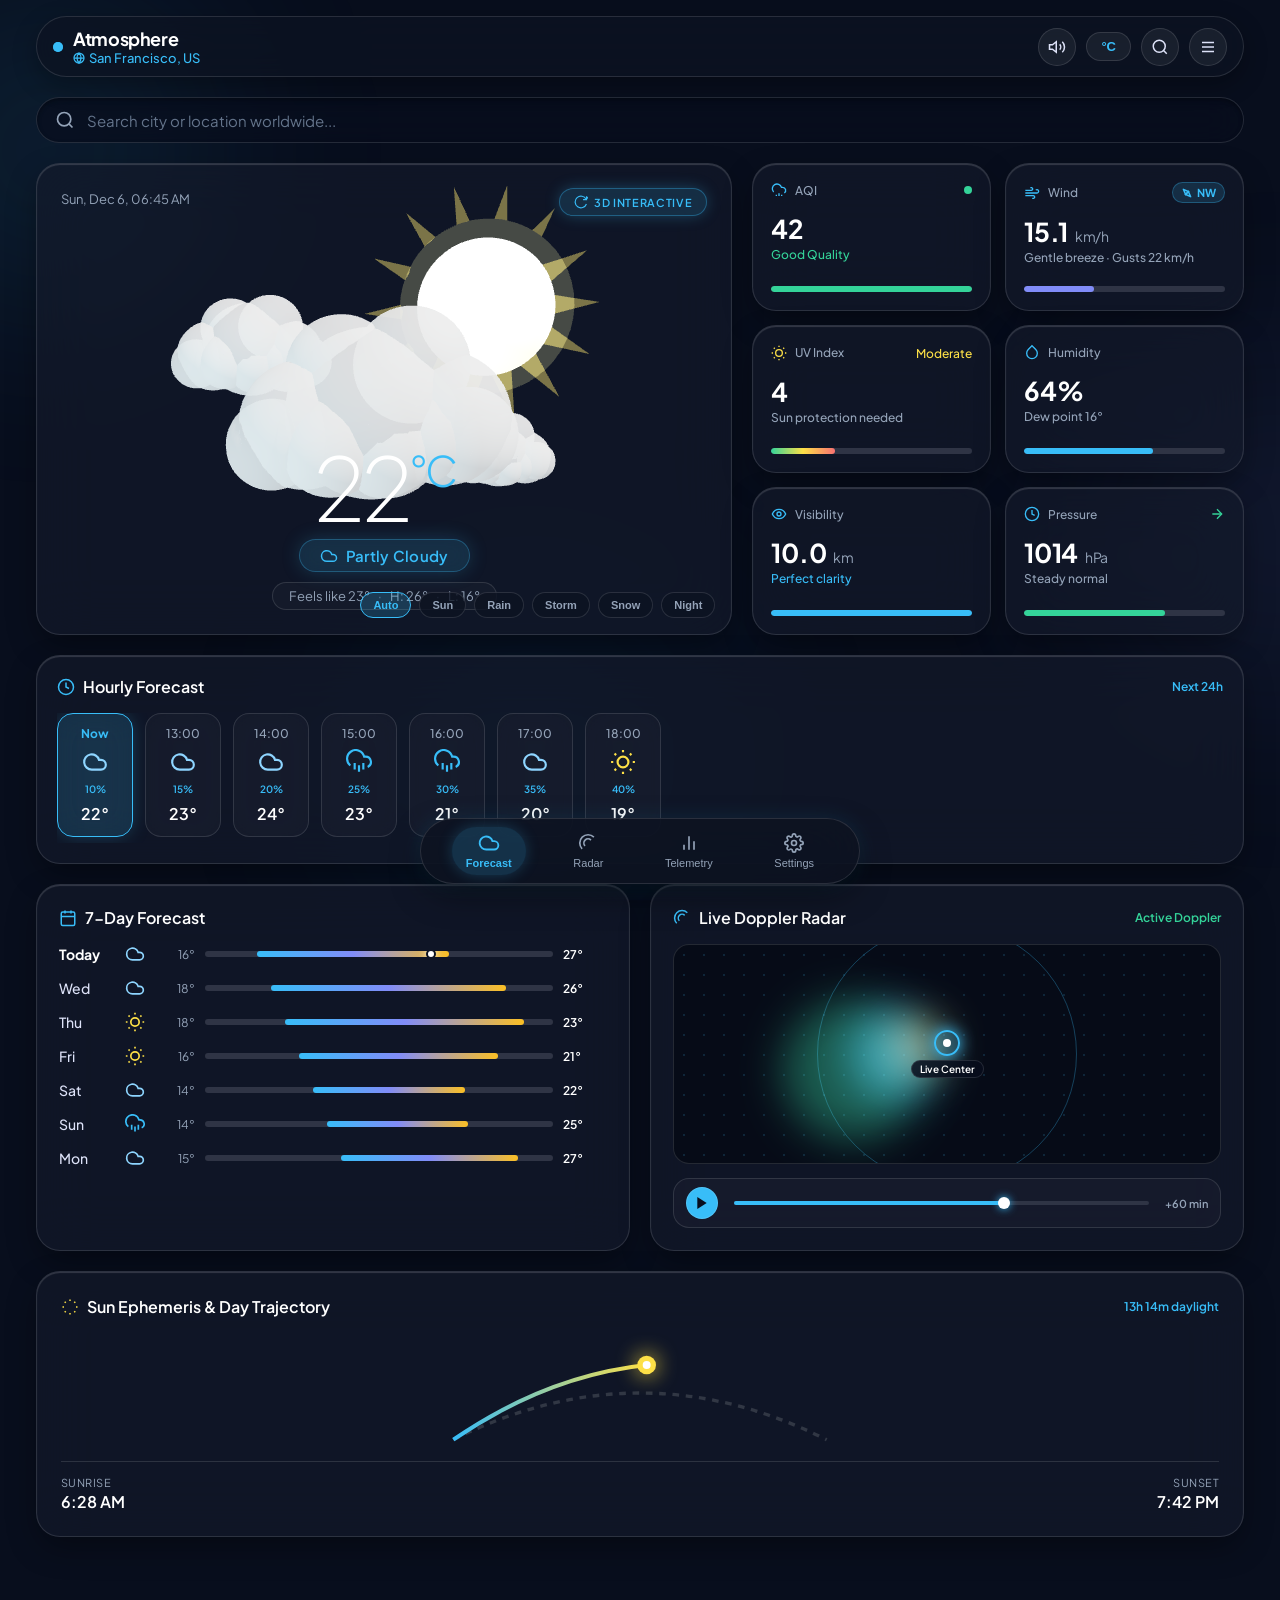
==== app/src/main/assets/weather3d/index.html @ 13c04c40 "feat(3d): Elevate UI into 3D Atmosphere weather application (v2.0.0) - Integrated Three.js WebGL 3D " ====
<!DOCTYPE html>
<html lang="en">
<head>
    <meta charset="UTF-8">
    <meta name="viewport" content="width=device-width, initial-scale=1.0, maximum-scale=1.0, user-scalable=no">
    <title>Atmosphere 3D - Premium Modern Weather Application</title>
    <!-- Google Fonts: Plus Jakarta Sans -->
    <link rel="preconnect" href="https://fonts.googleapis.com">
    <link rel="preconnect" href="https://fonts.gstatic.com" crossorigin>
    <link href="https://fonts.googleapis.com/css2?family=Plus+Jakarta+Sans:wght@200;300;400;500;600;700;800&display=swap" rel="stylesheet">
    <link rel="stylesheet" href="css/style.css">
</head>
<body>

    <!-- Atmospheric Radiant Background Spheres -->
    <div class="aurora-bg">
        <div class="aurora-sphere sphere-1"></div>
        <div class="aurora-sphere sphere-2"></div>
        <div class="aurora-sphere sphere-3"></div>
    </div>

    <!-- Main Application Shell -->
    <div class="app-container">

        <!-- Top Navigation Bar -->
        <header class="top-nav">
            <div class="nav-brand" id="locationBtn">
                <div class="live-dot">
                    <span class="pulse"></span>
                    <span></span>
                </div>
                <div>
                    <div class="brand-text">Atmosphere</div>
                    <div class="location-badge">
                        <svg width="12" height="12" viewBox="0 0 24 24" fill="none" stroke="currentColor" stroke-width="2.5"><circle cx="12" cy="12" r="10"/><path d="M12 2a14.5 14.5 0 0 0 0 20 14.5 14.5 0 0 0 0-20M2 12h20"/></svg>
                        <span id="tvCityName">San Francisco, US</span>
                    </div>
                </div>
            </div>

            <div class="nav-actions">
                <button class="icon-btn" id="soundToggleBtn" aria-label="Toggle Sound" title="Toggle Ambient Audio">
                    <svg width="18" height="18" viewBox="0 0 24 24" fill="none" stroke="currentColor" stroke-width="2"><path d="M11 5L6 9H2v6h4l5 4V5z"/><path d="M19.07 4.93a10 10 0 0 1 0 14.14M15.54 8.46a5 5 0 0 1 0 7.07"/></svg>
                </button>
                <button class="unit-toggle" id="unitToggleBtn" aria-label="Toggle Temperature Unit">°C</button>
                <button class="icon-btn" id="openSearchDrawerBtn" aria-label="Search Locations">
                    <svg width="18" height="18" viewBox="0 0 24 24" fill="none" stroke="currentColor" stroke-width="2"><circle cx="11" cy="11" r="8"/><path d="m21 21-4.3-4.3"/></svg>
                </button>
                <button class="icon-btn" id="openSettingsDrawerBtn" aria-label="Settings & Menu">
                    <svg width="18" height="18" viewBox="0 0 24 24" fill="none" stroke="currentColor" stroke-width="2"><line x1="4" y1="12" x2="20" y2="12"/><line x1="4" y1="6" x2="20" y2="6"/><line x1="4" y1="18" x2="20" y2="18"/></svg>
                </button>
            </div>
        </header>

        <!-- Recessed Search Input Field -->
        <div class="search-bar-wrap">
            <div class="search-bar">
                <svg width="20" height="20" viewBox="0 0 24 24" fill="none" stroke="currentColor" stroke-width="2"><circle cx="11" cy="11" r="8"/><path d="m21 21-4.3-4.3"/></svg>
                <input type="text" id="citySearchInput" placeholder="Search city or location worldwide..." autocomplete="off">
            </div>
        </div>

        <!-- Weather Advisory Banner -->
        <div class="alert-banner" id="alertBanner" style="display: none;">
            <div class="alert-content">
                <svg width="22" height="22" viewBox="0 0 24 24" fill="none" stroke="#f59e0b" stroke-width="2"><path d="m21.73 18-8-14a2 2 0 0 0-3.48 0l-8 14A2 2 0 0 0 4 21h16a2 2 0 0 0 1.73-3Z"/><line x1="12" y1="9" x2="12" y2="13"/><line x1="12" y1="17" x2="12.01" y2="17"/></svg>
                <div>
                    <div class="alert-title" id="alertTitle">High Wind Advisory</div>
                    <div class="alert-desc" id="alertDesc">In effect until 8:00 PM PST · Sustained gusts detected</div>
                </div>
            </div>
            <svg width="18" height="18" viewBox="0 0 24 24" fill="none" stroke="#fde047" stroke-width="2"><path d="m9 18 6-6-6-6"/></svg>
        </div>

        <!-- Bento Grid Dashboard -->
        <div class="dashboard-grid">

            <!-- 1. 3D Hero Weather Stage Card -->
            <div class="glass-panel hero-stage-card hero-weather-col">
                <!-- Three.js Canvas Container -->
                <div class="canvas-3d-wrapper" id="heroWeatherCanvas"></div>

                <!-- Overlay Typography -->
                <div class="hero-overlay-content">
                    <div class="hero-top-meta">
                        <div>
                            <div class="date-subtitle" id="tvCurrentDate">Tuesday, Nov 18 · 10:45 AM</div>
                        </div>
                        <div class="interactive-pill-badge" title="Drag with mouse or touch to rotate 3D scene">
                            <svg width="14" height="14" viewBox="0 0 24 24" fill="none" stroke="currentColor" stroke-width="2"><path d="M21.5 2v6h-6M21.34 15.57a10 10 0 1 1-.57-8.38l5.67-5.67"/></svg>
                            3D Interactive
                        </div>
                    </div>

                    <div class="hero-bottom-metrics">
                        <div class="temperature-display">
                            <span id="tvHeroTemperature">22</span>
                            <span class="temp-unit-symbol" id="tvTempUnitSymbol">°C</span>
                        </div>
                        <div class="weather-condition-pill">
                            <svg width="18" height="18" viewBox="0 0 24 24" fill="none" stroke="currentColor" stroke-width="2"><path d="M17.5 19H9a7 7 0 1 1 6.71-9h1.79a4.5 4.5 0 1 1 0 9Z"/></svg>
                            <span id="tvConditionText">Partly Cloudy</span>
                        </div>
                        <div class="high-low-capsule" id="tvHighLowSummary">
                            Feels like 23° <span class="dot">·</span> H: 26° <span class="dot">·</span> L: 16°
                        </div>
                    </div>
                </div>

                <!-- 3D Scene Controls Preset Switcher -->
                <div class="scene-controls-toolbar">
                    <button class="scene-btn active" data-condition="partly_cloudy" data-day="true">Auto</button>
                    <button class="scene-btn" data-condition="clear" data-day="true">Sun</button>
                    <button class="scene-btn" data-condition="rain" data-day="true">Rain</button>
                    <button class="scene-btn" data-condition="thunderstorm" data-day="true">Storm</button>
                    <button class="scene-btn" data-condition="snow" data-day="true">Snow</button>
                    <button class="scene-btn" data-condition="clear" data-day="false">Night</button>
                </div>
            </div>

            <!-- 2. Precision Weather Telemetry Grid -->
            <div class="telemetry-col" id="telemetrySection">
                <div class="telemetry-grid">
                    <!-- AQI Card -->
                    <div class="glass-panel telemetry-card">
                        <div class="telemetry-top">
                            <div class="telemetry-label">
                                <svg width="16" height="16" viewBox="0 0 24 24" fill="none" stroke="#38bdf8" stroke-width="2"><path d="M4 14.899A7 7 0 1 1 15.71 8h1.79a4.5 4.5 0 0 1 2.5 8.242M8 19v2M12 17v4M16 19v2"/></svg>
                                <span>AQI</span>
                            </div>
                            <div class="telemetry-indicator-dot" id="aqiDot" style="background-color: #34d399;"></div>
                        </div>
                        <div>
                            <div class="telemetry-val" id="tvAqiNumber">42</div>
                            <div class="telemetry-desc" id="tvAqiDescription" style="color: #34d399;">Good Quality</div>
                        </div>
                        <div class="progress-track">
                            <div class="progress-fill" id="aqiFill" style="width: 42%; background-color: #34d399;"></div>
                        </div>
                    </div>

                    <!-- Wind Card with 3D Compass -->
                    <div class="glass-panel telemetry-card">
                        <div class="telemetry-top">
                            <div class="telemetry-label">
                                <svg width="16" height="16" viewBox="0 0 24 24" fill="none" stroke="#38bdf8" stroke-width="2"><path d="M17.7 7.7a2.5 2.5 0 1 1 1.8 4.3H2M9.6 4.6A2 2 0 1 1 11 8H2M12.6 19.4A2 2 0 1 0 14 16H2"/></svg>
                                <span>Wind</span>
                            </div>
                            <div class="compass-badge">
                                <svg class="compass-arrow" id="windNeedleIcon" width="12" height="12" viewBox="0 0 24 24" fill="none" stroke="currentColor" stroke-width="3"><path d="m12 2 4 10H8l4-10Z"/><path d="m12 22 4-10H8l4 10Z"/></svg>
                                <span id="tvWindDirectionBadge">NW</span>
                            </div>
                        </div>
                        <div>
                            <div class="telemetry-val"><span id="tvWindSpeedVal">14</span> <small>km/h</small></div>
                            <div class="telemetry-desc" style="color: var(--text-variant);">Gentle breeze · Gusts 22 km/h</div>
                        </div>
                        <div class="progress-track">
                            <div class="progress-fill" style="width: 35%; background: var(--secondary-indigo);"></div>
                        </div>
                    </div>

                    <!-- UV Index Card -->
                    <div class="glass-panel telemetry-card">
                        <div class="telemetry-top">
                            <div class="telemetry-label">
                                <svg width="16" height="16" viewBox="0 0 24 24" fill="none" stroke="#fde047" stroke-width="2"><circle cx="12" cy="12" r="5"/><path d="M12 1v2M12 21v2M4.22 4.22l1.42 1.42M18.36 18.36l1.42 1.42M1 12h2M21 12h2M4.22 19.78l1.42-1.42M18.36 5.64l1.42-1.42"/></svg>
                                <span>UV Index</span>
                            </div>
                            <span class="telemetry-desc" id="tvUvDesc" style="color: #fde047;">Moderate</span>
                        </div>
                        <div>
                            <div class="telemetry-val" id="tvUvVal">3</div>
                            <div class="telemetry-desc" style="color: var(--text-variant);">Sun protection needed</div>
                        </div>
                        <div class="progress-track">
                            <div class="progress-fill" id="uvFill" style="width: 35%; background: linear-gradient(90deg, #34d399, #fde047, #f87171);"></div>
                        </div>
                    </div>

                    <!-- Humidity Card -->
                    <div class="glass-panel telemetry-card">
                        <div class="telemetry-top">
                            <div class="telemetry-label">
                                <svg width="16" height="16" viewBox="0 0 24 24" fill="none" stroke="#38bdf8" stroke-width="2"><path d="M12 2.69l5.66 5.66a8 8 0 1 1-11.31 0z"/></svg>
                                <span>Humidity</span>
                            </div>
                        </div>
                        <div>
                            <div class="telemetry-val" id="tvHumidityVal">64%</div>
                            <div class="telemetry-desc" style="color: var(--text-variant);">Dew point 16°</div>
                        </div>
                        <div class="progress-track">
                            <div class="progress-fill" id="humFill" style="width: 64%; background: var(--primary-cyan);"></div>
                        </div>
                    </div>

                    <!-- Visibility Card -->
                    <div class="glass-panel telemetry-card">
                        <div class="telemetry-top">
                            <div class="telemetry-label">
                                <svg width="16" height="16" viewBox="0 0 24 24" fill="none" stroke="#38bdf8" stroke-width="2"><path d="M2 12s3-7 10-7 10 7 10 7-3 7-10 7-10-7-10-7Z"/><circle cx="12" cy="12" r="3"/></svg>
                                <span>Visibility</span>
                            </div>
                        </div>
                        <div>
                            <div class="telemetry-val"><span id="tvVisibilityVal">10.0</span> <small>km</small></div>
                            <div class="telemetry-desc" style="color: var(--primary-cyan);">Perfect clarity</div>
                        </div>
                        <div class="progress-track">
                            <div class="progress-fill" style="width: 100%; background: var(--primary-cyan);"></div>
                        </div>
                    </div>

                    <!-- Pressure Card -->
                    <div class="glass-panel telemetry-card">
                        <div class="telemetry-top">
                            <div class="telemetry-label">
                                <svg width="16" height="16" viewBox="0 0 24 24" fill="none" stroke="#38bdf8" stroke-width="2"><circle cx="12" cy="12" r="10"/><path d="M12 6v6l4 2"/></svg>
                                <span>Pressure</span>
                            </div>
                            <svg width="16" height="16" viewBox="0 0 24 24" fill="none" stroke="#34d399" stroke-width="2"><line x1="5" y1="12" x2="19" y2="12"/><polyline points="12 5 19 12 12 19"/></svg>
                        </div>
                        <div>
                            <div class="telemetry-val"><span id="tvPressureVal">1014</span> <small>hPa</small></div>
                            <div class="telemetry-desc" style="color: var(--text-variant);">Steady normal</div>
                        </div>
                        <div class="progress-track">
                            <div class="progress-fill" style="width: 70%; background: var(--emerald-green);"></div>
                        </div>
                    </div>
                </div>
            </div>

            <!-- 3. Hourly Forecast Carousel Card -->
            <div class="glass-panel hourly-card forecast-hourly-col" id="hourlySection">
                <div class="section-header">
                    <div class="section-title">
                        <svg width="18" height="18" viewBox="0 0 24 24" fill="none" stroke="#38bdf8" stroke-width="2"><circle cx="12" cy="12" r="10"/><polyline points="12 6 12 12 16 14"/></svg>
                        <span>Hourly Forecast</span>
                    </div>
                    <span class="section-badge">Next 24h</span>
                </div>
                <div class="hourly-track" id="hourlyTrack">
                    <!-- Injected dynamically by app.js -->
                </div>
            </div>

            <!-- 4. 7-Day Forecast Bento Panel -->
            <div class="glass-panel weekly-forecast-card forecast-weekly-col">
                <div class="section-header">
                    <div class="section-title">
                        <svg width="18" height="18" viewBox="0 0 24 24" fill="none" stroke="#38bdf8" stroke-width="2"><rect x="3" y="4" width="18" height="18" rx="2" ry="2"/><line x1="16" y1="2" x2="16" y2="6"/><line x1="8" y1="2" x2="8" y2="6"/><line x1="3" y1="10" x2="21" y2="10"/></svg>
                        <span>7-Day Forecast</span>
                    </div>
                </div>
                <div class="daily-rows-wrap" id="dailyRowsContainer">
                    <!-- Injected dynamically by app.js with Apple weather gradient range bars -->
                </div>
            </div>

            <!-- 5. Doppler Radar Preview Card -->
            <div class="glass-panel radar-card radar-col" id="radarSection">
                <div class="section-header">
                    <div class="section-title">
                        <svg width="18" height="18" viewBox="0 0 24 24" fill="none" stroke="#38bdf8" stroke-width="2"><path d="M19.07 4.93A10 10 0 0 0 4.93 19.07M15.54 8.46a5 5 0 0 0-7.07 7.07M12 12v.01"/></svg>
                        <span>Live Doppler Radar</span>
                    </div>
                    <span class="section-badge" style="color: #34d399;">Active Doppler</span>
                </div>

                <div class="radar-viewport">
                    <div class="radar-grid"></div>
                    <div class="radar-sweep-beam"></div>
                    <div class="radar-rain-bloom bloom-green"></div>
                    <div class="radar-rain-bloom bloom-cyan"></div>
                    <div class="radar-rain-bloom bloom-yellow"></div>
                    <div class="radar-pin">
                        <div class="pin-ring"><div class="pin-core"></div></div>
                        <div class="pin-label">Live Center</div>
                    </div>
                </div>

                <div class="radar-controls-strip">
                    <button class="icon-btn" id="radarPlayBtn" style="width: 32px; height: 32px; background: var(--primary-cyan); color: #080e1d;">
                        <svg width="16" height="16" viewBox="0 0 24 24" fill="currentColor"><polygon points="5 3 19 12 5 21 5 3"/></svg>
                    </button>
                    <div class="radar-timeline-track">
                        <div class="radar-timeline-progress"></div>
                        <div class="radar-thumb"></div>
                    </div>
                    <span style="font-size: 11px; color: var(--text-variant); font-weight: 600;">+60 min</span>
                </div>
            </div>

            <!-- 6. Solar Ephemeris & Daylight Trajectory Arc Card -->
            <div class="glass-panel ephemeris-card ephemeris-col">
                <div class="section-header">
                    <div class="section-title">
                        <svg width="18" height="18" viewBox="0 0 24 24" fill="none" stroke="#fde047" stroke-width="2"><path d="M12 2v2M12 20v2M4.93 4.93l1.41 1.41M17.66 17.66l1.41 1.41M2 12h2M20 12h2M6.34 17.66l-1.41 1.41M19.07 4.93l-1.41 1.41"/></svg>
                        <span>Sun Ephemeris & Day Trajectory</span>
                    </div>
                    <span class="section-badge">13h 14m daylight</span>
                </div>

                <div class="ephemeris-arc-wrap">
                    <svg viewBox="0 0 320 90" fill="none">
                        <!-- Arched Orbit Track -->
                        <path d="M 20 80 Q 160 10 300 80" stroke="rgba(255, 255, 255, 0.14)" stroke-width="2.5" stroke-dasharray="5 5"/>
                        <!-- Active Day Progress Arc -->
                        <path d="M 20 80 Q 90 32 165 24" stroke="url(#sunArcGrad)" stroke-width="3"/>
                        <defs>
                            <linearGradient id="sunArcGrad" x1="0%" y1="0%" x2="100%" y2="0%">
                                <stop offset="0%" stop-color="#38bdf8"/>
                                <stop offset="100%" stop-color="#fde047"/>
                            </linearGradient>
                        </defs>
                        <!-- Glowing Sun Marker -->
                        <circle cx="165" cy="24" r="7" fill="#fde047" filter="drop-shadow(0 0 8px #fde047)"/>
                        <circle cx="165" cy="24" r="3" fill="#ffffff"/>
                    </svg>
                </div>

                <div class="ephemeris-footer">
                    <div class="sun-stat-col">
                        <span class="sun-stat-label">Sunrise</span>
                        <span class="sun-stat-time" id="tvSunriseTime">6:28 AM</span>
                    </div>
                    <div class="sun-stat-col" style="text-align: right;">
                        <span class="sun-stat-label">Sunset</span>
                        <span class="sun-stat-time" id="tvSunsetTime">7:42 PM</span>
                    </div>
                </div>
            </div>

        </div>

        <!-- Floating Bottom Navigation Dock -->
        <div class="bottom-dock-wrap">
            <nav class="bottom-dock">
                <button class="dock-btn active" data-tab="forecast">
                    <svg viewBox="0 0 24 24" fill="none" stroke="currentColor" stroke-width="2"><path d="M17.5 19H9a7 7 0 1 1 6.71-9h1.79a4.5 4.5 0 1 1 0 9Z"/></svg>
                    <span>Forecast</span>
                </button>
                <button class="dock-btn" data-tab="radar">
                    <svg viewBox="0 0 24 24" fill="none" stroke="currentColor" stroke-width="2"><path d="M19.07 4.93A10 10 0 0 0 4.93 19.07M15.54 8.46a5 5 0 0 0-7.07 7.07M12 12v.01"/></svg>
                    <span>Radar</span>
                </button>
                <button class="dock-btn" data-tab="telemetry">
                    <svg viewBox="0 0 24 24" fill="none" stroke="currentColor" stroke-width="2"><path d="M18 20V10M12 20V4M6 20v-6"/></svg>
                    <span>Telemetry</span>
                </button>
                <button class="dock-btn" data-tab="settings">
                    <svg viewBox="0 0 24 24" fill="none" stroke="currentColor" stroke-width="2"><circle cx="12" cy="12" r="3"/><path d="M19.4 15a1.65 1.65 0 0 0 .33 1.82l.06.06a2 2 0 0 1 0 2.83 2 2 0 0 1-2.83 0l-.06-.06a1.65 1.65 0 0 0-1.82-.33 1.65 1.65 0 0 0-1 1.51V21a2 2 0 0 1-2 2 2 2 0 0 1-2-2v-.09A1.65 1.65 0 0 0 9 19.4a1.65 1.65 0 0 0-1.82.33l-.06.06a2 2 0 0 1-2.83 0 2 2 0 0 1 0-2.83l.06-.06a1.65 1.65 0 0 0 .33-1.82 1.65 1.65 0 0 0-1.51-1H3a2 2 0 0 1-2-2 2 2 0 0 1 2-2h.09A1.65 1.65 0 0 0 4.6 9a1.65 1.65 0 0 0-.33-1.82l-.06-.06a2 2 0 0 1 0-2.83 2 2 0 0 1 2.83 0l.06.06a1.65 1.65 0 0 0 1.82.33H9a1.65 1.65 0 0 0 1-1.51V3a2 2 0 0 1 2-2 2 2 0 0 1 2 2v.09a1.65 1.65 0 0 0 1 1.51 1.65 1.65 0 0 0 1.82-.33l.06-.06a2 2 0 0 1 2.83 0 2 2 0 0 1 0 2.83l-.06.06a1.65 1.65 0 0 0-.33 1.82V9a1.65 1.65 0 0 0 1.51 1H21a2 2 0 0 1 2 2 2 2 0 0 1-2 2h-.09a1.65 1.65 0 0 0-1.51 1z"/></svg>
                    <span>Settings</span>
                </button>
            </nav>
        </div>

    </div>

    <!-- Drawer Backdrop -->
    <div class="drawer-backdrop" id="drawerBackdrop"></div>

    <!-- Locations & Saved Cities Side Drawer -->
    <aside class="side-drawer" id="locationsDrawer">
        <div class="drawer-header">
            <h2 class="drawer-title">Saved Locations</h2>
            <button class="icon-btn close-drawer-btn" aria-label="Close Drawer">
                <svg width="20" height="20" viewBox="0 0 24 24" fill="none" stroke="currentColor" stroke-width="2"><line x1="18" y1="6" x2="6" y2="18"/><line x1="6" y1="6" x2="18" y2="18"/></svg>
            </button>
        </div>

        <div class="saved-city-card" data-city="San Francisco">
            <div>
                <div class="saved-city-name">San Francisco</div>
                <div class="saved-city-country">United States · Current Location</div>
            </div>
            <div class="saved-city-temp">22°</div>
        </div>

        <div class="saved-city-card" data-city="Tokyo">
            <div>
                <div class="saved-city-name">Tokyo</div>
                <div class="saved-city-country">Japan · Night Rain</div>
            </div>
            <div class="saved-city-temp">18°</div>
        </div>

        <div class="saved-city-card" data-city="London">
            <div>
                <div class="saved-city-name">London</div>
                <div class="saved-city-country">United Kingdom · Overcast</div>
            </div>
            <div class="saved-city-temp">14°</div>
        </div>

        <div class="saved-city-card" data-city="New York">
            <div>
                <div class="saved-city-name">New York</div>
                <div class="saved-city-country">United States · Sunny & Clear</div>
            </div>
            <div class="saved-city-temp">27°</div>
        </div>

        <div class="saved-city-card" data-city="Reykjavik">
            <div>
                <div class="saved-city-name">Reykjavik</div>
                <div class="saved-city-country">Iceland · Light Snow</div>
            </div>
            <div class="saved-city-temp">1°</div>
        </div>
    </aside>

    <!-- Settings & System Diagnostics Side Drawer -->
    <aside class="side-drawer" id="settingsDrawer">
        <div class="drawer-header">
            <h2 class="drawer-title">Settings & Diagnostics</h2>
            <button class="icon-btn close-drawer-btn" aria-label="Close Drawer">
                <svg width="20" height="20" viewBox="0 0 24 24" fill="none" stroke="currentColor" stroke-width="2"><line x1="18" y1="6" x2="6" y2="18"/><line x1="6" y1="6" x2="18" y2="18"/></svg>
            </button>
        </div>

        <div class="system-info-row">
            <span class="system-info-label">Application</span>
            <span class="system-info-val">Atmosphere 3D v2.0</span>
        </div>
        <div class="system-info-row">
            <span class="system-info-label">Renderer</span>
            <span class="system-info-val">Three.js WebGL (Hardware Accelerated)</span>
        </div>
        <div class="system-info-row">
            <span class="system-info-label">Weather Provider</span>
            <span class="system-info-val">OpenWeatherMap API 2.5</span>
        </div>
        <div class="system-info-row">
            <span class="system-info-label">Design Framework</span>
            <span class="system-info-val">Google Stitch Raytraced Glass</span>
        </div>
        <div class="system-info-row">
            <span class="system-info-label">GPS Geolocation</span>
            <span class="system-info-val" style="color: #34d399;">Active (Fine Accuracy)</span>
        </div>
        <div class="system-info-row">
            <span class="system-info-label">Target Refresh Rate</span>
            <span class="system-info-val" style="color: var(--primary-cyan);">60 FPS</span>
        </div>
    </aside>

    <!-- Bundled Three.js Engine & App Scripts -->
    <script src="js/three.min.js"></script>
    <script src="js/weather3d.js"></script>
    <script src="js/app.js"></script>
</body>
</html>
---- app/src/main/assets/weather3d/css/style.css ----
/* ==========================================================================
   Atmosphere 3D - Futuristic Premium Weather Application Stylesheet
   Google Stitch Design System & Raytraced Glassmorphism
   ========================================================================== */

:root {
    --bg-dark: #080e1d;
    --surface: #0d1322;
    --surface-low: #151b2b;
    --surface-container: #191f2f;
    --surface-high: #242a3a;
    --surface-highest: #2f3445;
    
    --primary: #8ed5ff;
    --primary-cyan: #38bdf8;
    --primary-glow: rgba(56, 189, 248, 0.35);
    
    --secondary-indigo: #818cf8;
    --secondary-purple: #bdc2ff;
    --tertiary-amber: #fde047;
    --alert-amber: #f59e0b;
    --emerald-green: #34d399;
    
    --text-white: #ffffff;
    --text-on-surface: #dde2f8;
    --text-variant: #94a3b8;
    --text-muted: #64748b;
    
    --border-glass: rgba(255, 255, 255, 0.12);
    --border-glass-light: rgba(255, 255, 255, 0.22);
    --border-focus: rgba(56, 189, 248, 0.55);
    
    --radius-sm: 10px;
    --radius-md: 16px;
    --radius-lg: 24px;
    --radius-pill: 9999px;
    
    --font-family: 'Plus Jakarta Sans', -apple-system, BlinkMacSystemFont, 'Segoe UI', Roboto, sans-serif;
}

* {
    margin: 0;
    padding: 0;
    box-sizing: border-box;
    -webkit-tap-highlight-color: transparent;
}

body {
    font-family: var(--font-family);
    background-color: var(--bg-dark);
    color: var(--text-on-surface);
    min-height: 100vh;
    overflow-x: hidden;
    position: relative;
    user-select: none;
    -webkit-font-smoothing: antialiased;
}

/* ==========================================================================
   Atmospheric Aurora Mesh & Radiance Spheres
   ========================================================================== */
.aurora-bg {
    position: fixed;
    top: 0;
    left: 0;
    width: 100vw;
    height: 100vh;
    pointer-events: none;
    z-index: 0;
    overflow: hidden;
    transition: background 1.5s ease;
}

.aurora-sphere {
    position: absolute;
    border-radius: 50%;
    filter: blur(100px);
    opacity: 0.35;
    animation: aurora-float 18s infinite alternate ease-in-out;
}

.sphere-1 {
    top: -10%;
    left: -15%;
    width: 480px;
    height: 480px;
    background: radial-gradient(circle, rgba(56, 189, 248, 0.45) 0%, transparent 70%);
}

.sphere-2 {
    top: 30%;
    right: -20%;
    width: 520px;
    height: 520px;
    background: radial-gradient(circle, rgba(129, 140, 248, 0.35) 0%, transparent 70%);
    animation-delay: -5s;
}

.sphere-3 {
    bottom: -15%;
    left: 20%;
    width: 550px;
    height: 550px;
    background: radial-gradient(circle, rgba(2, 132, 199, 0.3) 0%, transparent 70%);
    animation-delay: -10s;
}

@keyframes aurora-float {
    0% { transform: translate(0, 0) scale(1); }
    50% { transform: translate(40px, 60px) scale(1.12); }
    100% { transform: translate(-30px, 30px) scale(0.95); }
}

/* ==========================================================================
   Glassmorphism & Specular 3D Slabs
   ========================================================================== */
.glass-panel {
    background: rgba(21, 27, 43, 0.65);
    backdrop-filter: blur(28px);
    -webkit-backdrop-filter: blur(28px);
    border: 1px solid var(--border-glass);
    border-radius: var(--radius-lg);
    box-shadow: 
        inset 0 1px 1px 0 rgba(255, 255, 255, 0.16),
        0 12px 32px -4px rgba(0, 0, 0, 0.4);
    transition: transform 0.3s cubic-bezier(0.16, 1, 0.3, 1), box-shadow 0.3s ease, border-color 0.3s ease;
    position: relative;
    overflow: hidden;
}

.glass-panel:hover {
    border-color: rgba(56, 189, 248, 0.35);
    box-shadow: 
        inset 0 1px 1px 0 rgba(255, 255, 255, 0.22),
        0 16px 40px -6px rgba(56, 189, 248, 0.16),
        0 12px 32px -4px rgba(0, 0, 0, 0.5);
}

.glass-pill {
    background: rgba(25, 31, 47, 0.7);
    backdrop-filter: blur(16px);
    -webkit-backdrop-filter: blur(16px);
    border: 1px solid var(--border-glass);
    border-radius: var(--radius-pill);
    box-shadow: inset 0 1px 1px 0 rgba(255, 255, 255, 0.12);
}

/* ==========================================================================
   App Layout Shell
   ========================================================================== */
.app-container {
    position: relative;
    z-index: 1;
    width: 100%;
    max-width: 1240px;
    margin: 0 auto;
    padding: 16px 16px 100px 16px;
    min-height: 100vh;
}

/* Header & Top Bar */
.top-nav {
    display: flex;
    align-items: center;
    justify-content: space-between;
    padding: 10px 16px;
    border-radius: var(--radius-pill);
    background: rgba(13, 19, 34, 0.75);
    backdrop-filter: blur(24px);
    -webkit-backdrop-filter: blur(24px);
    border: 1px solid var(--border-glass);
    margin-bottom: 20px;
    position: sticky;
    top: 12px;
    z-index: 100;
    box-shadow: 0 8px 24px rgba(0, 0, 0, 0.3);
}

.nav-brand {
    display: flex;
    align-items: center;
    gap: 10px;
    cursor: pointer;
}

.live-dot {
    position: relative;
    width: 10px;
    height: 10px;
}

.live-dot span {
    position: absolute;
    width: 100%;
    height: 100%;
    border-radius: 50%;
    background-color: var(--primary-cyan);
}

.live-dot .pulse {
    animation: ping 1.8s cubic-bezier(0, 0, 0.2, 1) infinite;
    opacity: 0.75;
}

@keyframes ping {
    75%, 100% {
        transform: scale(2.2);
        opacity: 0;
    }
}

.brand-text {
    font-size: 18px;
    font-weight: 700;
    letter-spacing: -0.02em;
    color: var(--text-white);
}

.location-badge {
    font-size: 13px;
    color: var(--primary-cyan);
    font-weight: 500;
    display: flex;
    align-items: center;
    gap: 4px;
}

.nav-actions {
    display: flex;
    align-items: center;
    gap: 10px;
}

.icon-btn {
    width: 38px;
    height: 38px;
    border-radius: 50%;
    background: rgba(255, 255, 255, 0.06);
    border: 1px solid var(--border-glass);
    color: var(--text-on-surface);
    display: flex;
    align-items: center;
    justify-content: center;
    cursor: pointer;
    transition: all 0.2s ease;
}

.icon-btn:hover {
    background: rgba(56, 189, 248, 0.2);
    color: var(--primary-cyan);
    border-color: var(--primary-cyan);
    transform: scale(1.05);
}

.unit-toggle {
    padding: 6px 14px;
    border-radius: var(--radius-pill);
    background: rgba(255, 255, 255, 0.06);
    border: 1px solid var(--border-glass);
    color: var(--primary-cyan);
    font-size: 13px;
    font-weight: 600;
    cursor: pointer;
    transition: all 0.2s ease;
}

.unit-toggle:hover {
    background: rgba(56, 189, 248, 0.18);
}

/* ==========================================================================
   Search Input Bar
   ========================================================================== */
.search-bar-wrap {
    margin-bottom: 20px;
}

.search-bar {
    display: flex;
    align-items: center;
    padding: 12px 18px;
    border-radius: var(--radius-pill);
    background: rgba(8, 14, 29, 0.7);
    backdrop-filter: blur(20px);
    -webkit-backdrop-filter: blur(20px);
    border: 1px solid var(--border-glass);
    transition: all 0.25s ease;
    box-shadow: inset 0 2px 4px rgba(0, 0, 0, 0.3);
}

.search-bar:focus-within {
    border-color: var(--primary-cyan);
    box-shadow: 0 0 16px -2px var(--primary-glow), inset 0 2px 4px rgba(0, 0, 0, 0.2);
}

.search-bar svg {
    color: var(--text-variant);
    margin-right: 12px;
    flex-shrink: 0;
}

.search-bar input {
    flex: 1;
    background: transparent;
    border: none;
    outline: none;
    font-size: 15px;
    font-family: inherit;
    color: var(--text-white);
}

.search-bar input::placeholder {
    color: var(--text-muted);
}

/* Weather Advisory Alert Banner */
.alert-banner {
    display: flex;
    align-items: center;
    justify-content: space-between;
    padding: 14px 18px;
    background: rgba(245, 158, 11, 0.12);
    border: 1px solid rgba(245, 158, 11, 0.3);
    border-radius: var(--radius-md);
    margin-bottom: 24px;
    backdrop-filter: blur(16px);
    box-shadow: 0 0 20px -4px rgba(245, 158, 11, 0.2);
    animation: alert-pulse 3s infinite alternate ease-in-out;
}

@keyframes alert-pulse {
    0% { border-color: rgba(245, 158, 11, 0.3); }
    100% { border-color: rgba(245, 158, 11, 0.55); box-shadow: 0 0 24px -2px rgba(245, 158, 11, 0.35); }
}

.alert-content {
    display: flex;
    align-items: center;
    gap: 12px;
}

.alert-title {
    font-size: 14px;
    font-weight: 600;
    color: var(--tertiary-amber);
}

.alert-desc {
    font-size: 12px;
    color: rgba(253, 224, 71, 0.8);
    margin-top: 2px;
}

/* ==========================================================================
   Dashboard Bento Grid Layout (Responsive Multi-Screen)
   ========================================================================== */
.dashboard-grid {
    display: grid;
    grid-template-columns: 1fr;
    gap: 20px;
}

@media (min-width: 768px) {
    .dashboard-grid {
        grid-template-columns: repeat(12, 1fr);
    }
    
    .hero-weather-col {
        grid-column: span 12;
    }
    
    .forecast-hourly-col {
        grid-column: span 12;
    }
    
    .forecast-weekly-col {
        grid-column: span 6;
    }
    
    .telemetry-col {
        grid-column: span 6;
    }
    
    .ephemeris-col {
        grid-column: span 12;
    }
    
    .radar-col {
        grid-column: span 12;
    }
}

@media (min-width: 1080px) {
    .dashboard-grid {
        grid-template-columns: repeat(12, 1fr);
    }
    
    .hero-weather-col {
        grid-column: span 7;
    }
    
    .telemetry-col {
        grid-column: span 5;
    }
    
    .forecast-hourly-col {
        grid-column: span 12;
    }
    
    .forecast-weekly-col {
        grid-column: span 6;
    }
    
    .radar-col {
        grid-column: span 6;
    }
    
    .ephemeris-col {
        grid-column: span 12;
    }
}

/* ==========================================================================
   3D Hero Weather Stage Card
   ========================================================================== */
.hero-stage-card {
    padding: 24px;
    min-height: 440px;
    display: flex;
    flex-direction: column;
    justify-content: space-between;
    position: relative;
    overflow: hidden;
}

.canvas-3d-wrapper {
    position: absolute;
    top: 0;
    left: 0;
    width: 100%;
    height: 100%;
    z-index: 1;
    cursor: grab;
}

.canvas-3d-wrapper:active {
    cursor: grabbing;
}

.hero-overlay-content {
    position: relative;
    z-index: 10;
    pointer-events: none;
    display: flex;
    flex-direction: column;
    height: 100%;
    justify-content: space-between;
}

.hero-top-meta {
    display: flex;
    align-items: flex-start;
    justify-content: space-between;
}

.city-headline {
    font-size: 32px;
    font-weight: 700;
    letter-spacing: -0.02em;
    color: var(--text-white);
}

.date-subtitle {
    font-size: 13px;
    color: var(--text-variant);
    margin-top: 3px;
}

.interactive-pill-badge {
    pointer-events: auto;
    font-size: 11px;
    font-weight: 600;
    text-transform: uppercase;
    letter-spacing: 0.06em;
    padding: 6px 14px;
    border-radius: var(--radius-pill);
    background: rgba(56, 189, 248, 0.15);
    border: 1px solid rgba(56, 189, 248, 0.35);
    color: var(--primary-cyan);
    box-shadow: 0 0 16px -2px var(--primary-glow);
    display: inline-flex;
    align-items: center;
    gap: 6px;
    cursor: pointer;
    transition: all 0.2s ease;
}

.interactive-pill-badge:hover {
    background: rgba(56, 189, 248, 0.25);
    transform: translateY(-1px);
}

.hero-bottom-metrics {
    display: flex;
    flex-direction: column;
    align-items: center;
    text-align: center;
    margin-top: 140px;
}

.temperature-display {
    font-size: 88px;
    font-weight: 200;
    line-height: 1;
    letter-spacing: -0.04em;
    color: var(--text-white);
    display: flex;
    align-items: flex-start;
}

.temp-unit-symbol {
    font-size: 42px;
    font-weight: 300;
    color: var(--primary-cyan);
    margin-top: 6px;
}

.weather-condition-pill {
    margin-top: 8px;
    padding: 6px 20px;
    border-radius: var(--radius-pill);
    background: rgba(56, 189, 248, 0.14);
    border: 1px solid rgba(56, 189, 248, 0.3);
    backdrop-filter: blur(12px);
    color: var(--primary-cyan);
    font-size: 15px;
    font-weight: 600;
    letter-spacing: 0.02em;
    display: inline-flex;
    align-items: center;
    gap: 8px;
    box-shadow: 0 0 20px -2px rgba(56, 189, 248, 0.25);
}

.high-low-capsule {
    margin-top: 10px;
    padding: 5px 16px;
    border-radius: var(--radius-pill);
    background: rgba(25, 31, 47, 0.65);
    border: 1px solid var(--border-glass);
    font-size: 13px;
    color: var(--text-variant);
    display: inline-flex;
    gap: 8px;
}

.high-low-capsule span.dot {
    color: var(--text-muted);
}

/* 3D Scene Controls Toolbar */
.scene-controls-toolbar {
    pointer-events: auto;
    position: absolute;
    bottom: 16px;
    right: 16px;
    z-index: 20;
    display: flex;
    gap: 8px;
}

.scene-btn {
    padding: 6px 12px;
    border-radius: var(--radius-pill);
    background: rgba(13, 19, 34, 0.8);
    border: 1px solid var(--border-glass);
    color: var(--text-variant);
    font-size: 11px;
    font-weight: 600;
    cursor: pointer;
    transition: all 0.2s ease;
    display: flex;
    align-items: center;
    gap: 4px;
}

.scene-btn:hover, .scene-btn.active {
    background: rgba(56, 189, 248, 0.2);
    border-color: var(--primary-cyan);
    color: var(--primary-cyan);
}

/* ==========================================================================
   Hourly Forecast Horizon Carousel
   ========================================================================== */
.hourly-card {
    padding: 20px;
}

.section-header {
    display: flex;
    align-items: center;
    justify-content: space-between;
    margin-bottom: 16px;
}

.section-title {
    font-size: 16px;
    font-weight: 600;
    color: var(--text-white);
    display: flex;
    align-items: center;
    gap: 8px;
}

.section-badge {
    font-size: 12px;
    color: var(--primary-cyan);
    font-weight: 600;
}

.hourly-track {
    display: flex;
    gap: 12px;
    overflow-x: auto;
    padding-bottom: 6px;
    scrollbar-width: none;
}

.hourly-track::-webkit-scrollbar {
    display: none;
}

.hourly-item {
    flex: 0 0 76px;
    height: 124px;
    padding: 12px 8px;
    border-radius: var(--radius-md);
    background: rgba(25, 31, 47, 0.6);
    border: 1px solid var(--border-glass);
    backdrop-filter: blur(16px);
    display: flex;
    flex-direction: column;
    align-items: center;
    justify-content: space-between;
    transition: all 0.25s cubic-bezier(0.16, 1, 0.3, 1);
    cursor: pointer;
}

.hourly-item:hover {
    transform: translateY(-4px);
    border-color: rgba(56, 189, 248, 0.4);
    box-shadow: 0 8px 20px -4px rgba(56, 189, 248, 0.25);
}

.hourly-item.active {
    background: rgba(56, 189, 248, 0.16);
    border-color: var(--primary-cyan);
    box-shadow: 0 0 20px -4px var(--primary-glow);
}

.hourly-time {
    font-size: 12px;
    font-weight: 500;
    color: var(--text-variant);
}

.hourly-item.active .hourly-time {
    color: var(--primary-cyan);
    font-weight: 700;
}

.hourly-icon {
    width: 28px;
    height: 28px;
}

.hourly-temp {
    font-size: 16px;
    font-weight: 600;
    color: var(--text-white);
}

.hourly-rain {
    font-size: 10px;
    color: var(--primary-cyan);
    font-weight: 600;
}

/* ==========================================================================
   7-Day Forecast Bento Panel
   ========================================================================== */
.weekly-forecast-card {
    padding: 22px;
}

.daily-rows-wrap {
    display: flex;
    flex-direction: column;
    gap: 14px;
    margin-top: 14px;
}

.daily-row {
    display: flex;
    align-items: center;
    justify-content: space-between;
    font-size: 14px;
}

.daily-day {
    width: 60px;
    font-weight: 500;
    color: var(--text-on-surface);
}

.daily-row.today .daily-day {
    color: var(--text-white);
    font-weight: 700;
}

.daily-icon-wrap {
    width: 32px;
    display: flex;
    justify-content: center;
}

.temp-range-bar-wrap {
    flex: 1;
    margin: 0 16px;
    display: flex;
    align-items: center;
    gap: 10px;
}

.temp-min {
    font-size: 12px;
    color: var(--text-variant);
    width: 28px;
    text-align: right;
}

.temp-max {
    font-size: 12px;
    color: var(--text-white);
    width: 28px;
    font-weight: 600;
}

.temp-bar-track {
    flex: 1;
    height: 6px;
    border-radius: var(--radius-pill);
    background: var(--surface-highest);
    position: relative;
    overflow: hidden;
}

.temp-bar-fill {
    position: absolute;
    height: 100%;
    border-radius: var(--radius-pill);
    background: linear-gradient(90deg, #38bdf8 0%, #818cf8 50%, #fbbf24 100%);
}

.current-temp-pin {
    position: absolute;
    top: 50%;
    transform: translate(-50%, -50%);
    width: 10px;
    height: 10px;
    border-radius: 50%;
    background: #ffffff;
    box-shadow: 0 0 8px #ffffff;
    border: 2px solid var(--surface);
}

/* ==========================================================================
   Precision Telemetry 2-Column Bento Grid
   ========================================================================== */
.telemetry-grid {
    display: grid;
    grid-template-columns: repeat(2, 1fr);
    gap: 14px;
}

.telemetry-card {
    padding: 18px;
    min-height: 148px;
    display: flex;
    flex-direction: column;
    justify-content: space-between;
}

.telemetry-top {
    display: flex;
    align-items: center;
    justify-content: space-between;
}

.telemetry-label {
    display: flex;
    align-items: center;
    gap: 8px;
    font-size: 12px;
    font-weight: 500;
    color: var(--text-variant);
}

.telemetry-indicator-dot {
    width: 8px;
    height: 8px;
    border-radius: 50%;
}

.telemetry-val {
    font-size: 26px;
    font-weight: 700;
    color: var(--text-white);
    letter-spacing: -0.01em;
}

.telemetry-val small {
    font-size: 14px;
    font-weight: 400;
    color: var(--text-variant);
    margin-left: 2px;
}

.telemetry-desc {
    font-size: 12px;
    margin-top: 2px;
    font-weight: 500;
}

.progress-track {
    width: 100%;
    height: 6px;
    border-radius: var(--radius-pill);
    background: var(--surface-highest);
    overflow: hidden;
    margin-top: 10px;
}

.progress-fill {
    height: 100%;
    border-radius: var(--radius-pill);
    transition: width 0.6s ease;
}

/* Compass Needle Icon Animation */
.compass-badge {
    display: inline-flex;
    align-items: center;
    gap: 4px;
    padding: 3px 8px;
    border-radius: var(--radius-pill);
    background: rgba(56, 189, 248, 0.15);
    border: 1px solid rgba(56, 189, 248, 0.3);
    color: var(--primary-cyan);
    font-size: 11px;
    font-weight: 700;
}

.compass-arrow {
    transition: transform 0.8s cubic-bezier(0.16, 1, 0.3, 1);
}

/* ==========================================================================
   Solar Ephemeris Card (Sunrise / Sunset Trajectory Arc)
   ========================================================================== */
.ephemeris-card {
    padding: 24px;
}

.ephemeris-arc-wrap {
    position: relative;
    width: 100%;
    height: 120px;
    margin: 16px 0 8px 0;
}

.ephemeris-arc-wrap svg {
    width: 100%;
    height: 100%;
    overflow: visible;
}

.ephemeris-footer {
    display: flex;
    justify-content: space-between;
    align-items: center;
    padding-top: 14px;
    border-top: 1px solid var(--border-glass);
}

.sun-stat-col {
    display: flex;
    flex-direction: column;
}

.sun-stat-label {
    font-size: 11px;
    color: var(--text-variant);
    text-transform: uppercase;
    letter-spacing: 0.04em;
}

.sun-stat-time {
    font-size: 16px;
    font-weight: 600;
    color: var(--text-white);
    margin-top: 2px;
}

/* ==========================================================================
   Doppler Precipitation Radar Preview Card
   ========================================================================== */
.radar-card {
    padding: 22px;
}

.radar-viewport {
    position: relative;
    height: 220px;
    border-radius: var(--radius-md);
    background: #060b17;
    overflow: hidden;
    margin-top: 14px;
    border: 1px solid var(--border-glass);
    display: flex;
    align-items: center;
    justify-content: center;
}

.radar-grid {
    position: absolute;
    inset: 0;
    opacity: 0.15;
    background-image: radial-gradient(var(--primary-cyan) 1px, transparent 1px);
    background-size: 20px 20px;
}

.radar-sweep-beam {
    position: absolute;
    width: 260px;
    height: 260px;
    border-radius: 50%;
    border: 1px solid rgba(56, 189, 248, 0.3);
    animation: radar-sweep 6s linear infinite;
}

@keyframes radar-sweep {
    from { transform: rotate(0deg); }
    to { transform: rotate(360deg); }
}

.radar-rain-bloom {
    position: absolute;
    border-radius: 50%;
    filter: blur(20px);
    mix-blend-mode: screen;
}

.bloom-green {
    width: 140px;
    height: 140px;
    top: 25%;
    left: 20%;
    background: rgba(52, 211, 153, 0.4);
    animation: pulse-bloom 3s infinite alternate;
}

.bloom-cyan {
    width: 90px;
    height: 90px;
    top: 30%;
    left: 32%;
    background: rgba(56, 189, 248, 0.55);
}

.bloom-yellow {
    width: 50px;
    height: 50px;
    top: 35%;
    left: 40%;
    background: rgba(251, 191, 36, 0.6);
}

@keyframes pulse-bloom {
    0% { transform: scale(0.95); opacity: 0.8; }
    100% { transform: scale(1.08); opacity: 1; }
}

.radar-pin {
    position: absolute;
    z-index: 5;
    display: flex;
    flex-direction: column;
    align-items: center;
}

.pin-ring {
    width: 26px;
    height: 26px;
    border-radius: 50%;
    background: rgba(56, 189, 248, 0.25);
    border: 2px solid var(--primary-cyan);
    box-shadow: 0 0 16px var(--primary-cyan);
    display: flex;
    align-items: center;
    justify-content: center;
}

.pin-core {
    width: 8px;
    height: 8px;
    border-radius: 50%;
    background: #ffffff;
}

.pin-label {
    margin-top: 4px;
    padding: 2px 8px;
    border-radius: var(--radius-sm);
    background: rgba(8, 14, 29, 0.85);
    border: 1px solid var(--border-glass);
    font-size: 10px;
    font-weight: 600;
    color: var(--text-white);
}

.radar-controls-strip {
    display: flex;
    align-items: center;
    justify-content: space-between;
    margin-top: 14px;
    padding: 8px 12px;
    border-radius: var(--radius-md);
    background: rgba(25, 31, 47, 0.6);
    border: 1px solid var(--border-glass);
}

.radar-timeline-track {
    flex: 1;
    margin: 0 16px;
    height: 4px;
    border-radius: var(--radius-pill);
    background: var(--surface-highest);
    position: relative;
    cursor: pointer;
}

.radar-timeline-progress {
    width: 65%;
    height: 100%;
    background: var(--primary-cyan);
    border-radius: var(--radius-pill);
}

.radar-thumb {
    position: absolute;
    top: 50%;
    left: 65%;
    transform: translate(-50%, -50%);
    width: 12px;
    height: 12px;
    border-radius: 50%;
    background: #ffffff;
    box-shadow: 0 0 8px var(--primary-cyan);
}

/* ==========================================================================
   Floating Bottom Navigation Pill Dock
   ========================================================================== */
.bottom-dock-wrap {
    position: fixed;
    bottom: 16px;
    left: 50%;
    transform: translateX(-50%);
    z-index: 100;
    width: 90%;
    max-width: 440px;
    pointer-events: none;
}

.bottom-dock {
    pointer-events: auto;
    display: flex;
    align-items: center;
    justify-content: space-around;
    padding: 8px 14px;
    border-radius: var(--radius-pill);
    background: rgba(13, 19, 34, 0.85);
    backdrop-filter: blur(28px);
    -webkit-backdrop-filter: blur(28px);
    border: 1px solid var(--border-glass);
    box-shadow: 0 12px 32px -4px rgba(0, 0, 0, 0.5), 0 0 24px -2px rgba(56, 189, 248, 0.15);
}

.dock-btn {
    display: flex;
    flex-direction: column;
    align-items: center;
    gap: 4px;
    background: transparent;
    border: none;
    color: var(--text-variant);
    font-size: 11px;
    font-weight: 500;
    cursor: pointer;
    padding: 6px 14px;
    border-radius: var(--radius-pill);
    transition: all 0.2s ease;
}

.dock-btn svg {
    width: 20px;
    height: 20px;
    transition: transform 0.2s ease;
}

.dock-btn:hover {
    color: var(--primary-cyan);
}

.dock-btn.active {
    background: rgba(56, 189, 248, 0.18);
    color: var(--primary-cyan);
    font-weight: 700;
    box-shadow: 0 0 16px -2px rgba(56, 189, 248, 0.3);
}

.dock-btn.active svg {
    transform: scale(1.12);
}

/* ==========================================================================
   Modals & Drawers (Locations Search & System Status)
   ========================================================================== */
.drawer-backdrop {
    position: fixed;
    inset: 0;
    background: rgba(4, 7, 15, 0.7);
    backdrop-filter: blur(12px);
    -webkit-backdrop-filter: blur(12px);
    z-index: 200;
    opacity: 0;
    pointer-events: none;
    transition: opacity 0.3s ease;
}

.drawer-backdrop.open {
    opacity: 1;
    pointer-events: auto;
}

.side-drawer {
    position: fixed;
    top: 0;
    right: 0;
    width: 100%;
    max-width: 420px;
    height: 100vh;
    background: rgba(13, 19, 34, 0.95);
    backdrop-filter: blur(32px);
    -webkit-backdrop-filter: blur(32px);
    border-left: 1px solid var(--border-glass);
    z-index: 210;
    transform: translateX(100%);
    transition: transform 0.35s cubic-bezier(0.16, 1, 0.3, 1);
    display: flex;
    flex-direction: column;
    padding: 24px;
    overflow-y: auto;
}

.side-drawer.open {
    transform: translateX(0);
}

.drawer-header {
    display: flex;
    align-items: center;
    justify-content: space-between;
    padding-bottom: 18px;
    border-bottom: 1px solid var(--border-glass);
    margin-bottom: 20px;
}

.drawer-title {
    font-size: 20px;
    font-weight: 700;
    color: var(--text-white);
}

.saved-city-card {
    padding: 16px 18px;
    border-radius: var(--radius-md);
    background: rgba(25, 31, 47, 0.65);
    border: 1px solid var(--border-glass);
    margin-bottom: 12px;
    display: flex;
    align-items: center;
    justify-content: space-between;
    cursor: pointer;
    transition: all 0.2s ease;
}

.saved-city-card:hover {
    background: rgba(56, 189, 248, 0.12);
    border-color: rgba(56, 189, 248, 0.4);
    transform: scale(1.01);
}

.saved-city-name {
    font-size: 16px;
    font-weight: 700;
    color: var(--text-white);
}

.saved-city-country {
    font-size: 12px;
    color: var(--text-variant);
    margin-top: 2px;
}

.saved-city-temp {
    font-size: 26px;
    font-weight: 300;
    color: var(--text-white);
}

/* System Diagnostics Info Rows */
.system-info-row {
    display: flex;
    justify-content: space-between;
    align-items: center;
    padding: 12px 0;
    border-bottom: 1px solid rgba(255, 255, 255, 0.06);
    font-size: 13px;
}

.system-info-label {
    color: var(--text-variant);
}

.system-info-val {
    color: var(--text-white);
    font-weight: 600;
}
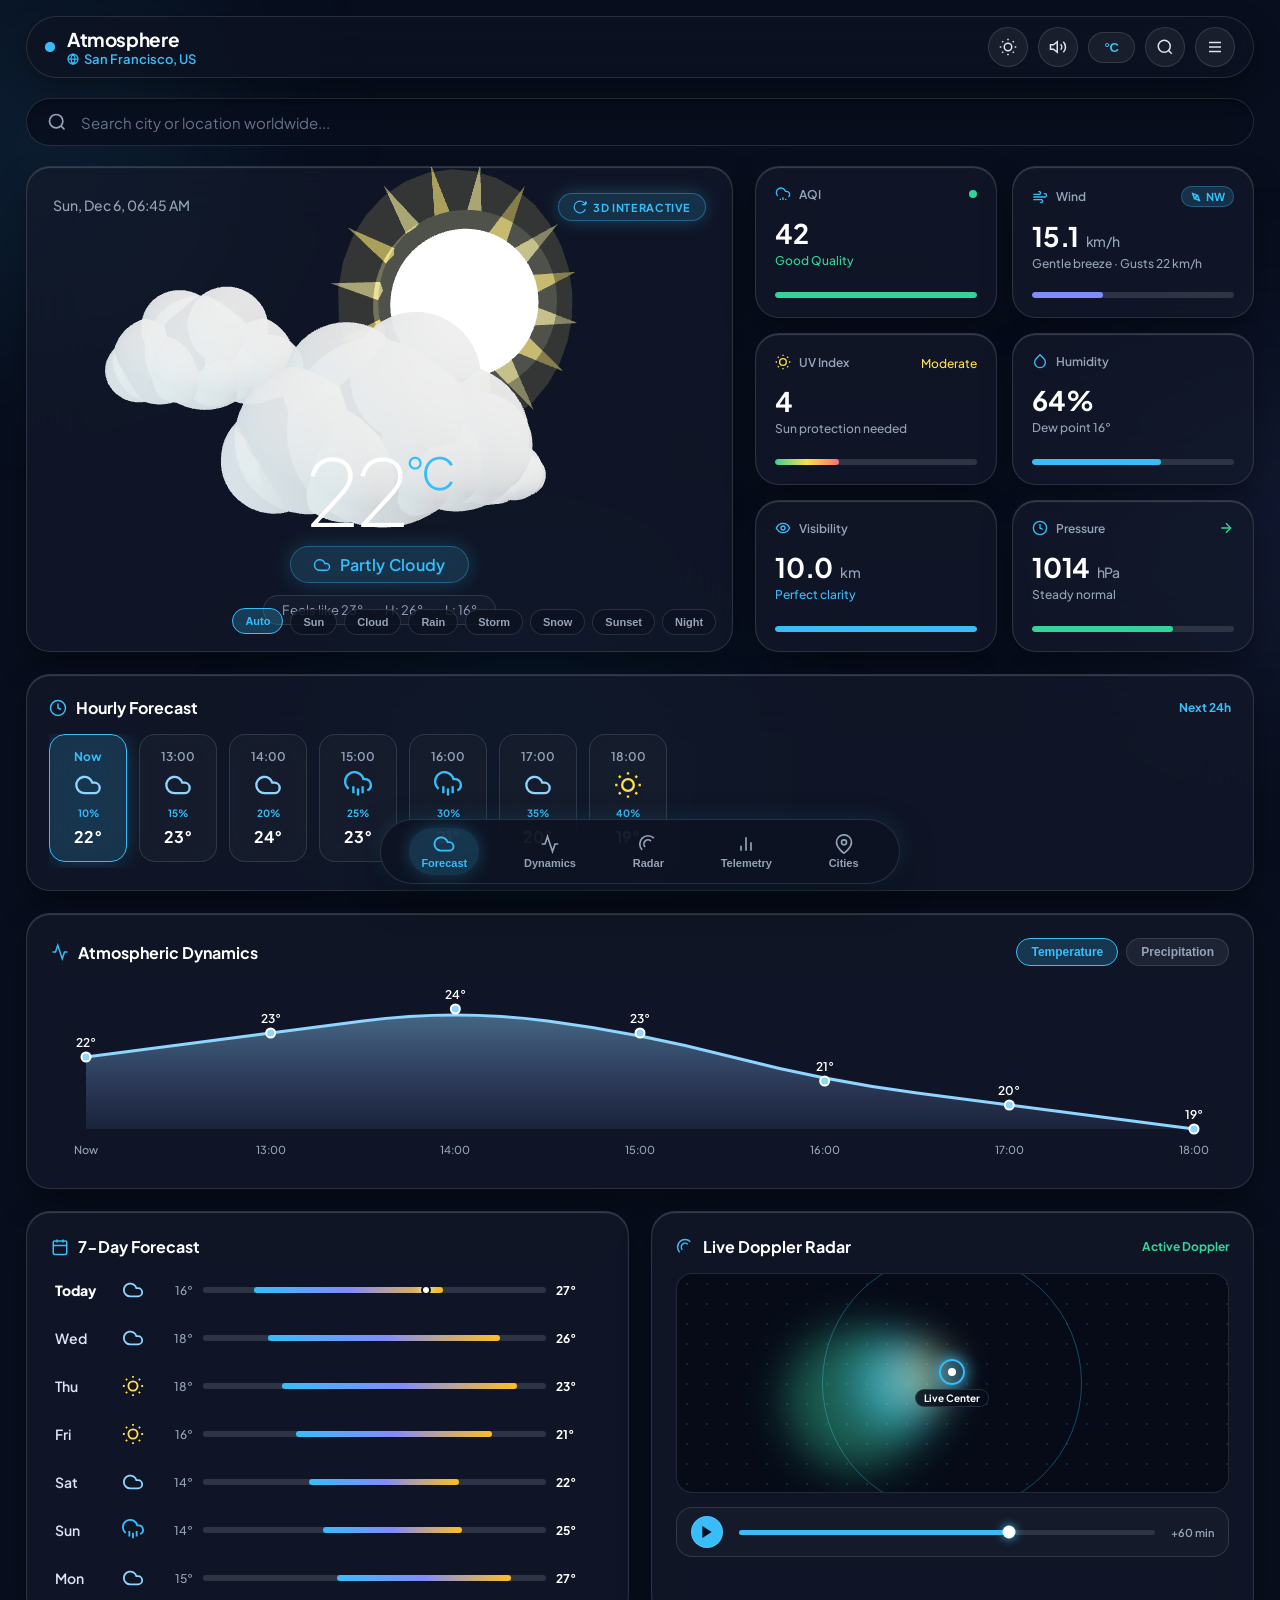
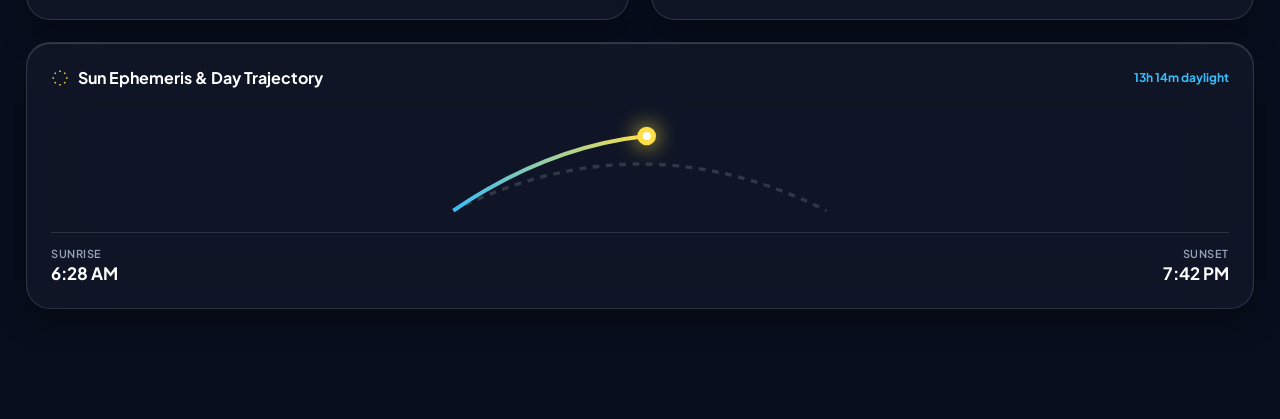
==== commit 8304c4df: "feat: Ultra-realistic 3D weather environments, interactive Bezier charts, light/dark mode, and dynam" ====
--- a/app/src/main/assets/weather3d/index.html
+++ b/app/src/main/assets/weather3d/index.html
@@ -39,6 +39,9 @@
             </div>
 
             <div class="nav-actions">
+                <button class="icon-btn" id="themeToggleBtn" aria-label="Toggle Theme" title="Toggle Light/Dark Theme">
+                    <svg width="18" height="18" viewBox="0 0 24 24" fill="none" stroke="currentColor" stroke-width="2"><circle cx="12" cy="12" r="5"/><path d="M12 1v2M12 21v2M4.22 4.22l1.42 1.42M18.36 18.36l1.42 1.42M1 12h2M21 12h2M4.22 19.78l1.42-1.42M18.36 5.64l1.42-1.42"/></svg>
+                </button>
                 <button class="icon-btn" id="soundToggleBtn" aria-label="Toggle Sound" title="Toggle Ambient Audio">
                     <svg width="18" height="18" viewBox="0 0 24 24" fill="none" stroke="currentColor" stroke-width="2"><path d="M11 5L6 9H2v6h4l5 4V5z"/><path d="M19.07 4.93a10 10 0 0 1 0 14.14M15.54 8.46a5 5 0 0 1 0 7.07"/></svg>
                 </button>
@@ -111,9 +114,11 @@
                 <div class="scene-controls-toolbar">
                     <button class="scene-btn active" data-condition="partly_cloudy" data-day="true">Auto</button>
                     <button class="scene-btn" data-condition="clear" data-day="true">Sun</button>
+                    <button class="scene-btn" data-condition="cloudy" data-day="true">Cloud</button>
                     <button class="scene-btn" data-condition="rain" data-day="true">Rain</button>
                     <button class="scene-btn" data-condition="thunderstorm" data-day="true">Storm</button>
                     <button class="scene-btn" data-condition="snow" data-day="true">Snow</button>
+                    <button class="scene-btn" data-condition="sunset" data-day="true" data-sunset="true">Sunset</button>
                     <button class="scene-btn" data-condition="clear" data-day="false">Night</button>
                 </div>
             </div>
@@ -243,6 +248,23 @@
                 </div>
                 <div class="hourly-track" id="hourlyTrack">
                     <!-- Injected dynamically by app.js -->
+                </div>
+            </div>
+
+            <!-- 4. Atmospheric Dynamics Interactive Bezier Curve Chart -->
+            <div class="glass-panel chart-card chart-col" id="chartSection">
+                <div class="section-header">
+                    <div class="section-title">
+                        <svg width="18" height="18" viewBox="0 0 24 24" fill="none" stroke="#38bdf8" stroke-width="2"><polyline points="22 12 18 12 15 21 9 3 6 12 2 12"/></svg>
+                        <span>Atmospheric Dynamics</span>
+                    </div>
+                    <div class="chart-header-actions">
+                        <button class="chart-pill-btn active" data-chart="temp">Temperature</button>
+                        <button class="chart-pill-btn" data-chart="rain">Precipitation</button>
+                    </div>
+                </div>
+                <div class="chart-canvas-wrap">
+                    <canvas id="tempCurveCanvas"></canvas>
                 </div>
             </div>
 
@@ -342,6 +364,10 @@
                     <svg viewBox="0 0 24 24" fill="none" stroke="currentColor" stroke-width="2"><path d="M17.5 19H9a7 7 0 1 1 6.71-9h1.79a4.5 4.5 0 1 1 0 9Z"/></svg>
                     <span>Forecast</span>
                 </button>
+                <button class="dock-btn" data-tab="chart">
+                    <svg viewBox="0 0 24 24" fill="none" stroke="currentColor" stroke-width="2"><polyline points="22 12 18 12 15 21 9 3 6 12 2 12"/></svg>
+                    <span>Dynamics</span>
+                </button>
                 <button class="dock-btn" data-tab="radar">
                     <svg viewBox="0 0 24 24" fill="none" stroke="currentColor" stroke-width="2"><path d="M19.07 4.93A10 10 0 0 0 4.93 19.07M15.54 8.46a5 5 0 0 0-7.07 7.07M12 12v.01"/></svg>
                     <span>Radar</span>
@@ -350,9 +376,9 @@
                     <svg viewBox="0 0 24 24" fill="none" stroke="currentColor" stroke-width="2"><path d="M18 20V10M12 20V4M6 20v-6"/></svg>
                     <span>Telemetry</span>
                 </button>
-                <button class="dock-btn" data-tab="settings">
-                    <svg viewBox="0 0 24 24" fill="none" stroke="currentColor" stroke-width="2"><circle cx="12" cy="12" r="3"/><path d="M19.4 15a1.65 1.65 0 0 0 .33 1.82l.06.06a2 2 0 0 1 0 2.83 2 2 0 0 1-2.83 0l-.06-.06a1.65 1.65 0 0 0-1.82-.33 1.65 1.65 0 0 0-1 1.51V21a2 2 0 0 1-2 2 2 2 0 0 1-2-2v-.09A1.65 1.65 0 0 0 9 19.4a1.65 1.65 0 0 0-1.82.33l-.06.06a2 2 0 0 1-2.83 0 2 2 0 0 1 0-2.83l.06-.06a1.65 1.65 0 0 0 .33-1.82 1.65 1.65 0 0 0-1.51-1H3a2 2 0 0 1-2-2 2 2 0 0 1 2-2h.09A1.65 1.65 0 0 0 4.6 9a1.65 1.65 0 0 0-.33-1.82l-.06-.06a2 2 0 0 1 0-2.83 2 2 0 0 1 2.83 0l.06.06a1.65 1.65 0 0 0 1.82.33H9a1.65 1.65 0 0 0 1-1.51V3a2 2 0 0 1 2-2 2 2 0 0 1 2 2v.09a1.65 1.65 0 0 0 1 1.51 1.65 1.65 0 0 0 1.82-.33l.06-.06a2 2 0 0 1 2.83 0 2 2 0 0 1 0 2.83l-.06.06a1.65 1.65 0 0 0-.33 1.82V9a1.65 1.65 0 0 0 1.51 1H21a2 2 0 0 1 2 2 2 2 0 0 1-2 2h-.09a1.65 1.65 0 0 0-1.51 1z"/></svg>
-                    <span>Settings</span>
+                <button class="dock-btn" data-tab="cities">
+                    <svg viewBox="0 0 24 24" fill="none" stroke="currentColor" stroke-width="2"><path d="M21 10c0 7-9 13-9 13s-9-6-9-13a9 9 0 0 1 18 0z"/><circle cx="12" cy="10" r="3"/></svg>
+                    <span>Cities</span>
                 </button>
             </nav>
         </div>
@@ -371,45 +397,14 @@
             </button>
         </div>
 
-        <div class="saved-city-card" data-city="San Francisco">
-            <div>
-                <div class="saved-city-name">San Francisco</div>
-                <div class="saved-city-country">United States · Current Location</div>
-            </div>
-            <div class="saved-city-temp">22°</div>
-        </div>
-
-        <div class="saved-city-card" data-city="Tokyo">
-            <div>
-                <div class="saved-city-name">Tokyo</div>
-                <div class="saved-city-country">Japan · Night Rain</div>
-            </div>
-            <div class="saved-city-temp">18°</div>
-        </div>
-
-        <div class="saved-city-card" data-city="London">
-            <div>
-                <div class="saved-city-name">London</div>
-                <div class="saved-city-country">United Kingdom · Overcast</div>
-            </div>
-            <div class="saved-city-temp">14°</div>
-        </div>
-
-        <div class="saved-city-card" data-city="New York">
-            <div>
-                <div class="saved-city-name">New York</div>
-                <div class="saved-city-country">United States · Sunny & Clear</div>
-            </div>
-            <div class="saved-city-temp">27°</div>
-        </div>
-
-        <div class="saved-city-card" data-city="Reykjavik">
-            <div>
-                <div class="saved-city-name">Reykjavik</div>
-                <div class="saved-city-country">Iceland · Light Snow</div>
-            </div>
-            <div class="saved-city-temp">1°</div>
-        </div>
+        <!-- Add City to Saved List -->
+        <div class="add-city-wrap">
+            <input type="text" id="inputAddSavedCity" class="add-city-input" placeholder="Add city name (e.g. Paris)..." autocomplete="off">
+            <button class="add-city-btn" id="btnAddSavedCity">Add</button>
+        </div>
+
+        <!-- Dynamic Saved Cities List Container -->
+        <div id="savedCitiesList"></div>
     </aside>
 
     <!-- Settings & System Diagnostics Side Drawer -->
@@ -447,6 +442,15 @@
         </div>
     </aside>
 
+    <!-- Cinematic Radar Loading Overlay -->
+    <div class="loading-overlay" id="loadingOverlay">
+        <div class="loading-content">
+            <div class="loading-radar-ring"></div>
+            <div class="loading-title">Updating Atmosphere 3D</div>
+            <div class="loading-subtitle">Synchronizing live satellite telemetry...</div>
+        </div>
+    </div>
+
     <!-- Bundled Three.js Engine & App Scripts -->
     <script src="js/three.min.js"></script>
     <script src="js/weather3d.js"></script>
--- a/app/src/main/assets/weather3d/css/style.css
+++ b/app/src/main/assets/weather3d/css/style.css
@@ -1,9 +1,10 @@
 /* ==========================================================================
-   Atmosphere 3D - Futuristic Premium Weather Application Stylesheet
-   Google Stitch Design System & Raytraced Glassmorphism
+   Atmosphere 3D - World-Class Ultra-Realistic Weather Application Stylesheet
+   Google Stitch Design System & Raytraced Glassmorphism Architecture
    ========================================================================== */
 
 :root {
+    /* Obsidian Midnight Dark Mode (Default) */
     --bg-dark: #080e1d;
     --surface: #0d1322;
     --surface-low: #151b2b;
@@ -18,6 +19,8 @@
     --secondary-indigo: #818cf8;
     --secondary-purple: #bdc2ff;
     --tertiary-amber: #fde047;
+    --sunset-orange: #f97316;
+    --sunset-magenta: #e11d48;
     --alert-amber: #f59e0b;
     --emerald-green: #34d399;
     
@@ -29,6 +32,7 @@
     --border-glass: rgba(255, 255, 255, 0.12);
     --border-glass-light: rgba(255, 255, 255, 0.22);
     --border-focus: rgba(56, 189, 248, 0.55);
+    --glass-card-bg: rgba(21, 27, 43, 0.65);
     
     --radius-sm: 10px;
     --radius-md: 16px;
@@ -36,6 +40,37 @@
     --radius-pill: 9999px;
     
     --font-family: 'Plus Jakarta Sans', -apple-system, BlinkMacSystemFont, 'Segoe UI', Roboto, sans-serif;
+    --transition-smooth: all 0.3s cubic-bezier(0.16, 1, 0.3, 1);
+}
+
+/* Light Theme Mode (Aero Aurora) */
+[data-theme="light"] {
+    --bg-dark: #f0f4f9;
+    --surface: #ffffff;
+    --surface-low: #f8fafc;
+    --surface-container: #ffffff;
+    --surface-high: #f1f5f9;
+    --surface-highest: #e2e8f0;
+    
+    --primary: #0284c7;
+    --primary-cyan: #0284c7;
+    --primary-glow: rgba(2, 132, 199, 0.25);
+    
+    --secondary-indigo: #6366f1;
+    --secondary-purple: #818cf8;
+    --tertiary-amber: #d97706;
+    --alert-amber: #d97706;
+    --emerald-green: #059669;
+    
+    --text-white: #0f172a;
+    --text-on-surface: #1e293b;
+    --text-variant: #475569;
+    --text-muted: #64748b;
+    
+    --border-glass: rgba(0, 0, 0, 0.09);
+    --border-glass-light: rgba(0, 0, 0, 0.15);
+    --border-focus: rgba(2, 132, 199, 0.45);
+    --glass-card-bg: rgba(255, 255, 255, 0.75);
 }
 
 * {
@@ -54,10 +89,11 @@
     position: relative;
     user-select: none;
     -webkit-font-smoothing: antialiased;
+    transition: background-color 0.5s ease, color 0.5s ease;
 }
 
 /* ==========================================================================
-   Atmospheric Aurora Mesh & Radiance Spheres
+   Atmospheric Aurora Mesh & Dynamic Radiance Spheres
    ========================================================================== */
 .aurora-bg {
     position: fixed;
@@ -75,8 +111,9 @@
     position: absolute;
     border-radius: 50%;
     filter: blur(100px);
-    opacity: 0.35;
+    opacity: 0.38;
     animation: aurora-float 18s infinite alternate ease-in-out;
+    transition: background 1.5s ease, opacity 1.5s ease;
 }
 
 .sphere-1 {
@@ -92,7 +129,7 @@
     right: -20%;
     width: 520px;
     height: 520px;
-    background: radial-gradient(circle, rgba(129, 140, 248, 0.35) 0%, transparent 70%);
+    background: radial-gradient(circle, rgba(129, 140, 248, 0.38) 0%, transparent 70%);
     animation-delay: -5s;
 }
 
@@ -101,48 +138,59 @@
     left: 20%;
     width: 550px;
     height: 550px;
-    background: radial-gradient(circle, rgba(2, 132, 199, 0.3) 0%, transparent 70%);
+    background: radial-gradient(circle, rgba(2, 132, 199, 0.32) 0%, transparent 70%);
     animation-delay: -10s;
+}
+
+/* Sunset Atmosphere Gradients */
+.sunset-theme .sphere-1 {
+    background: radial-gradient(circle, rgba(249, 115, 22, 0.5) 0%, transparent 70%);
+}
+.sunset-theme .sphere-2 {
+    background: radial-gradient(circle, rgba(225, 29, 72, 0.45) 0%, transparent 70%);
+}
+.sunset-theme .sphere-3 {
+    background: radial-gradient(circle, rgba(147, 51, 234, 0.4) 0%, transparent 70%);
 }
 
 @keyframes aurora-float {
     0% { transform: translate(0, 0) scale(1); }
-    50% { transform: translate(40px, 60px) scale(1.12); }
-    100% { transform: translate(-30px, 30px) scale(0.95); }
+    50% { transform: translate(45px, 65px) scale(1.14); }
+    100% { transform: translate(-35px, 35px) scale(0.94); }
 }
 
 /* ==========================================================================
    Glassmorphism & Specular 3D Slabs
    ========================================================================== */
 .glass-panel {
-    background: rgba(21, 27, 43, 0.65);
-    backdrop-filter: blur(28px);
-    -webkit-backdrop-filter: blur(28px);
+    background: var(--glass-card-bg);
+    backdrop-filter: blur(32px);
+    -webkit-backdrop-filter: blur(32px);
     border: 1px solid var(--border-glass);
     border-radius: var(--radius-lg);
     box-shadow: 
-        inset 0 1px 1px 0 rgba(255, 255, 255, 0.16),
-        0 12px 32px -4px rgba(0, 0, 0, 0.4);
-    transition: transform 0.3s cubic-bezier(0.16, 1, 0.3, 1), box-shadow 0.3s ease, border-color 0.3s ease;
+        inset 0 1px 1px 0 rgba(255, 255, 255, 0.18),
+        0 14px 34px -4px rgba(0, 0, 0, 0.42);
+    transition: var(--transition-smooth);
     position: relative;
     overflow: hidden;
 }
 
 .glass-panel:hover {
-    border-color: rgba(56, 189, 248, 0.35);
+    border-color: rgba(56, 189, 248, 0.42);
     box-shadow: 
-        inset 0 1px 1px 0 rgba(255, 255, 255, 0.22),
-        0 16px 40px -6px rgba(56, 189, 248, 0.16),
-        0 12px 32px -4px rgba(0, 0, 0, 0.5);
+        inset 0 1px 1px 0 rgba(255, 255, 255, 0.26),
+        0 20px 45px -6px rgba(56, 189, 248, 0.2),
+        0 14px 34px -4px rgba(0, 0, 0, 0.5);
 }
 
 .glass-pill {
-    background: rgba(25, 31, 47, 0.7);
-    backdrop-filter: blur(16px);
-    -webkit-backdrop-filter: blur(16px);
+    background: rgba(25, 31, 47, 0.72);
+    backdrop-filter: blur(18px);
+    -webkit-backdrop-filter: blur(18px);
     border: 1px solid var(--border-glass);
     border-radius: var(--radius-pill);
-    box-shadow: inset 0 1px 1px 0 rgba(255, 255, 255, 0.12);
+    box-shadow: inset 0 1px 1px 0 rgba(255, 255, 255, 0.14);
 }
 
 /* ==========================================================================
@@ -152,34 +200,39 @@
     position: relative;
     z-index: 1;
     width: 100%;
-    max-width: 1240px;
+    max-width: 1260px;
     margin: 0 auto;
-    padding: 16px 16px 100px 16px;
+    padding: 16px 16px 110px 16px;
     min-height: 100vh;
 }
 
-/* Header & Top Bar */
+/* Top Navigation Bar */
 .top-nav {
     display: flex;
     align-items: center;
     justify-content: space-between;
-    padding: 10px 16px;
-    border-radius: var(--radius-pill);
-    background: rgba(13, 19, 34, 0.75);
-    backdrop-filter: blur(24px);
-    -webkit-backdrop-filter: blur(24px);
+    padding: 10px 18px;
+    border-radius: var(--radius-pill);
+    background: rgba(13, 19, 34, 0.78);
+    backdrop-filter: blur(28px);
+    -webkit-backdrop-filter: blur(28px);
     border: 1px solid var(--border-glass);
     margin-bottom: 20px;
     position: sticky;
     top: 12px;
     z-index: 100;
-    box-shadow: 0 8px 24px rgba(0, 0, 0, 0.3);
+    box-shadow: 0 10px 28px rgba(0, 0, 0, 0.35);
+}
+
+[data-theme="light"] .top-nav {
+    background: rgba(255, 255, 255, 0.85);
+    box-shadow: 0 10px 28px rgba(0, 0, 0, 0.08);
 }
 
 .nav-brand {
     display: flex;
     align-items: center;
-    gap: 10px;
+    gap: 12px;
     cursor: pointer;
 }
 
@@ -204,13 +257,13 @@
 
 @keyframes ping {
     75%, 100% {
-        transform: scale(2.2);
+        transform: scale(2.4);
         opacity: 0;
     }
 }
 
 .brand-text {
-    font-size: 18px;
+    font-size: 19px;
     font-weight: 700;
     letter-spacing: -0.02em;
     color: var(--text-white);
@@ -219,10 +272,10 @@
 .location-badge {
     font-size: 13px;
     color: var(--primary-cyan);
-    font-weight: 500;
-    display: flex;
-    align-items: center;
-    gap: 4px;
+    font-weight: 600;
+    display: flex;
+    align-items: center;
+    gap: 5px;
 }
 
 .nav-actions {
@@ -232,8 +285,8 @@
 }
 
 .icon-btn {
-    width: 38px;
-    height: 38px;
+    width: 40px;
+    height: 40px;
     border-radius: 50%;
     background: rgba(255, 255, 255, 0.06);
     border: 1px solid var(--border-glass);
@@ -242,30 +295,39 @@
     align-items: center;
     justify-content: center;
     cursor: pointer;
-    transition: all 0.2s ease;
+    transition: var(--transition-smooth);
+}
+
+[data-theme="light"] .icon-btn {
+    background: rgba(0, 0, 0, 0.04);
 }
 
 .icon-btn:hover {
-    background: rgba(56, 189, 248, 0.2);
+    background: rgba(56, 189, 248, 0.22);
     color: var(--primary-cyan);
     border-color: var(--primary-cyan);
-    transform: scale(1.05);
+    transform: scale(1.06);
 }
 
 .unit-toggle {
-    padding: 6px 14px;
+    padding: 7px 15px;
     border-radius: var(--radius-pill);
     background: rgba(255, 255, 255, 0.06);
     border: 1px solid var(--border-glass);
     color: var(--primary-cyan);
     font-size: 13px;
-    font-weight: 600;
+    font-weight: 700;
     cursor: pointer;
-    transition: all 0.2s ease;
+    transition: var(--transition-smooth);
+}
+
+[data-theme="light"] .unit-toggle {
+    background: rgba(0, 0, 0, 0.04);
 }
 
 .unit-toggle:hover {
-    background: rgba(56, 189, 248, 0.18);
+    background: rgba(56, 189, 248, 0.2);
+    transform: scale(1.04);
 }
 
 /* ==========================================================================
@@ -278,24 +340,29 @@
 .search-bar {
     display: flex;
     align-items: center;
-    padding: 12px 18px;
-    border-radius: var(--radius-pill);
-    background: rgba(8, 14, 29, 0.7);
-    backdrop-filter: blur(20px);
-    -webkit-backdrop-filter: blur(20px);
+    padding: 13px 20px;
+    border-radius: var(--radius-pill);
+    background: rgba(8, 14, 29, 0.75);
+    backdrop-filter: blur(24px);
+    -webkit-backdrop-filter: blur(24px);
     border: 1px solid var(--border-glass);
-    transition: all 0.25s ease;
-    box-shadow: inset 0 2px 4px rgba(0, 0, 0, 0.3);
+    transition: var(--transition-smooth);
+    box-shadow: inset 0 2px 4px rgba(0, 0, 0, 0.35);
+}
+
+[data-theme="light"] .search-bar {
+    background: rgba(255, 255, 255, 0.85);
+    box-shadow: inset 0 1px 3px rgba(0, 0, 0, 0.06);
 }
 
 .search-bar:focus-within {
     border-color: var(--primary-cyan);
-    box-shadow: 0 0 16px -2px var(--primary-glow), inset 0 2px 4px rgba(0, 0, 0, 0.2);
+    box-shadow: 0 0 20px -2px var(--primary-glow), inset 0 2px 4px rgba(0, 0, 0, 0.2);
 }
 
 .search-bar svg {
     color: var(--text-variant);
-    margin-right: 12px;
+    margin-right: 14px;
     flex-shrink: 0;
 }
 
@@ -318,46 +385,46 @@
     display: flex;
     align-items: center;
     justify-content: space-between;
-    padding: 14px 18px;
-    background: rgba(245, 158, 11, 0.12);
-    border: 1px solid rgba(245, 158, 11, 0.3);
+    padding: 14px 20px;
+    background: rgba(245, 158, 11, 0.14);
+    border: 1px solid rgba(245, 158, 11, 0.35);
     border-radius: var(--radius-md);
     margin-bottom: 24px;
-    backdrop-filter: blur(16px);
-    box-shadow: 0 0 20px -4px rgba(245, 158, 11, 0.2);
+    backdrop-filter: blur(18px);
+    box-shadow: 0 0 24px -4px rgba(245, 158, 11, 0.25);
     animation: alert-pulse 3s infinite alternate ease-in-out;
 }
 
 @keyframes alert-pulse {
-    0% { border-color: rgba(245, 158, 11, 0.3); }
-    100% { border-color: rgba(245, 158, 11, 0.55); box-shadow: 0 0 24px -2px rgba(245, 158, 11, 0.35); }
+    0% { border-color: rgba(245, 158, 11, 0.35); }
+    100% { border-color: rgba(245, 158, 11, 0.65); box-shadow: 0 0 30px -2px rgba(245, 158, 11, 0.4); }
 }
 
 .alert-content {
     display: flex;
     align-items: center;
-    gap: 12px;
+    gap: 14px;
 }
 
 .alert-title {
     font-size: 14px;
-    font-weight: 600;
+    font-weight: 700;
     color: var(--tertiary-amber);
 }
 
 .alert-desc {
     font-size: 12px;
-    color: rgba(253, 224, 71, 0.8);
+    color: rgba(253, 224, 71, 0.85);
     margin-top: 2px;
 }
 
 /* ==========================================================================
-   Dashboard Bento Grid Layout (Responsive Multi-Screen)
+   Dashboard Bento Grid Layout
    ========================================================================== */
 .dashboard-grid {
     display: grid;
     grid-template-columns: 1fr;
-    gap: 20px;
+    gap: 22px;
 }
 
 @media (min-width: 768px) {
@@ -373,6 +440,10 @@
         grid-column: span 12;
     }
     
+    .chart-col {
+        grid-column: span 12;
+    }
+    
     .forecast-weekly-col {
         grid-column: span 6;
     }
@@ -401,6 +472,10 @@
     
     .telemetry-col {
         grid-column: span 5;
+    }
+    
+    .chart-col {
+        grid-column: span 12;
     }
     
     .forecast-hourly-col {
@@ -424,8 +499,8 @@
    3D Hero Weather Stage Card
    ========================================================================== */
 .hero-stage-card {
-    padding: 24px;
-    min-height: 440px;
+    padding: 26px;
+    min-height: 460px;
     display: flex;
     flex-direction: column;
     justify-content: space-between;
@@ -463,41 +538,35 @@
     justify-content: space-between;
 }
 
-.city-headline {
-    font-size: 32px;
-    font-weight: 700;
-    letter-spacing: -0.02em;
-    color: var(--text-white);
-}
-
 .date-subtitle {
-    font-size: 13px;
+    font-size: 14px;
     color: var(--text-variant);
     margin-top: 3px;
+    font-weight: 500;
 }
 
 .interactive-pill-badge {
     pointer-events: auto;
     font-size: 11px;
-    font-weight: 600;
+    font-weight: 700;
     text-transform: uppercase;
     letter-spacing: 0.06em;
     padding: 6px 14px;
     border-radius: var(--radius-pill);
-    background: rgba(56, 189, 248, 0.15);
-    border: 1px solid rgba(56, 189, 248, 0.35);
+    background: rgba(56, 189, 248, 0.16);
+    border: 1px solid rgba(56, 189, 248, 0.38);
     color: var(--primary-cyan);
-    box-shadow: 0 0 16px -2px var(--primary-glow);
+    box-shadow: 0 0 18px -2px var(--primary-glow);
     display: inline-flex;
     align-items: center;
     gap: 6px;
     cursor: pointer;
-    transition: all 0.2s ease;
+    transition: var(--transition-smooth);
 }
 
 .interactive-pill-badge:hover {
-    background: rgba(56, 189, 248, 0.25);
-    transform: translateY(-1px);
+    background: rgba(56, 189, 248, 0.28);
+    transform: translateY(-2px);
 }
 
 .hero-bottom-metrics {
@@ -505,11 +574,11 @@
     flex-direction: column;
     align-items: center;
     text-align: center;
-    margin-top: 140px;
+    margin-top: 150px;
 }
 
 .temperature-display {
-    font-size: 88px;
+    font-size: 92px;
     font-weight: 200;
     line-height: 1;
     letter-spacing: -0.04em;
@@ -519,46 +588,50 @@
 }
 
 .temp-unit-symbol {
-    font-size: 42px;
+    font-size: 44px;
     font-weight: 300;
     color: var(--primary-cyan);
     margin-top: 6px;
 }
 
 .weather-condition-pill {
-    margin-top: 8px;
-    padding: 6px 20px;
-    border-radius: var(--radius-pill);
-    background: rgba(56, 189, 248, 0.14);
-    border: 1px solid rgba(56, 189, 248, 0.3);
-    backdrop-filter: blur(12px);
+    margin-top: 10px;
+    padding: 7px 22px;
+    border-radius: var(--radius-pill);
+    background: rgba(56, 189, 248, 0.16);
+    border: 1px solid rgba(56, 189, 248, 0.35);
+    backdrop-filter: blur(14px);
     color: var(--primary-cyan);
-    font-size: 15px;
+    font-size: 16px;
     font-weight: 600;
     letter-spacing: 0.02em;
     display: inline-flex;
     align-items: center;
-    gap: 8px;
-    box-shadow: 0 0 20px -2px rgba(56, 189, 248, 0.25);
+    gap: 9px;
+    box-shadow: 0 0 22px -2px rgba(56, 189, 248, 0.28);
 }
 
 .high-low-capsule {
-    margin-top: 10px;
-    padding: 5px 16px;
-    border-radius: var(--radius-pill);
-    background: rgba(25, 31, 47, 0.65);
+    margin-top: 12px;
+    padding: 6px 18px;
+    border-radius: var(--radius-pill);
+    background: rgba(25, 31, 47, 0.7);
     border: 1px solid var(--border-glass);
     font-size: 13px;
     color: var(--text-variant);
     display: inline-flex;
-    gap: 8px;
+    gap: 9px;
+}
+
+[data-theme="light"] .high-low-capsule {
+    background: rgba(255, 255, 255, 0.8);
 }
 
 .high-low-capsule span.dot {
     color: var(--text-muted);
 }
 
-/* 3D Scene Controls Toolbar */
+/* 3D Scene Controls Preset Switcher */
 .scene-controls-toolbar {
     pointer-events: auto;
     position: absolute;
@@ -566,35 +639,90 @@
     right: 16px;
     z-index: 20;
     display: flex;
-    gap: 8px;
+    flex-wrap: wrap;
+    gap: 7px;
+    max-width: 90%;
+    justify-content: flex-end;
 }
 
 .scene-btn {
     padding: 6px 12px;
     border-radius: var(--radius-pill);
-    background: rgba(13, 19, 34, 0.8);
+    background: rgba(13, 19, 34, 0.85);
     border: 1px solid var(--border-glass);
     color: var(--text-variant);
     font-size: 11px;
     font-weight: 600;
     cursor: pointer;
-    transition: all 0.2s ease;
+    transition: var(--transition-smooth);
     display: flex;
     align-items: center;
     gap: 4px;
 }
 
+[data-theme="light"] .scene-btn {
+    background: rgba(255, 255, 255, 0.85);
+}
+
 .scene-btn:hover, .scene-btn.active {
+    background: rgba(56, 189, 248, 0.24);
+    border-color: var(--primary-cyan);
+    color: var(--primary-cyan);
+    transform: translateY(-1px);
+}
+
+/* ==========================================================================
+   Interactive 24-Hour Temperature Curve Chart
+   ========================================================================== */
+.chart-card {
+    padding: 24px;
+}
+
+.chart-header-actions {
+    display: flex;
+    gap: 8px;
+}
+
+.chart-pill-btn {
+    padding: 6px 14px;
+    border-radius: var(--radius-pill);
+    background: rgba(255, 255, 255, 0.06);
+    border: 1px solid var(--border-glass);
+    color: var(--text-variant);
+    font-size: 12px;
+    font-weight: 600;
+    cursor: pointer;
+    transition: var(--transition-smooth);
+}
+
+[data-theme="light"] .chart-pill-btn {
+    background: rgba(0, 0, 0, 0.04);
+}
+
+.chart-pill-btn.active {
     background: rgba(56, 189, 248, 0.2);
     border-color: var(--primary-cyan);
     color: var(--primary-cyan);
+}
+
+.chart-canvas-wrap {
+    position: relative;
+    width: 100%;
+    height: 180px;
+    margin-top: 18px;
+}
+
+.chart-canvas-wrap canvas {
+    width: 100%;
+    height: 100%;
+    display: block;
 }
 
 /* ==========================================================================
    Hourly Forecast Horizon Carousel
    ========================================================================== */
 .hourly-card {
-    padding: 20px;
+    padding: 22px;
 }
 
 .section-header {
@@ -606,17 +734,17 @@
 
 .section-title {
     font-size: 16px;
-    font-weight: 600;
+    font-weight: 700;
     color: var(--text-white);
     display: flex;
     align-items: center;
-    gap: 8px;
+    gap: 9px;
 }
 
 .section-badge {
     font-size: 12px;
     color: var(--primary-cyan);
-    font-weight: 600;
+    font-weight: 700;
 }
 
 .hourly-track {
@@ -632,36 +760,40 @@
 }
 
 .hourly-item {
-    flex: 0 0 76px;
-    height: 124px;
-    padding: 12px 8px;
+    flex: 0 0 78px;
+    height: 128px;
+    padding: 14px 8px;
     border-radius: var(--radius-md);
-    background: rgba(25, 31, 47, 0.6);
+    background: rgba(25, 31, 47, 0.65);
     border: 1px solid var(--border-glass);
-    backdrop-filter: blur(16px);
+    backdrop-filter: blur(18px);
     display: flex;
     flex-direction: column;
     align-items: center;
     justify-content: space-between;
-    transition: all 0.25s cubic-bezier(0.16, 1, 0.3, 1);
+    transition: var(--transition-smooth);
     cursor: pointer;
+}
+
+[data-theme="light"] .hourly-item {
+    background: rgba(255, 255, 255, 0.7);
 }
 
 .hourly-item:hover {
     transform: translateY(-4px);
-    border-color: rgba(56, 189, 248, 0.4);
-    box-shadow: 0 8px 20px -4px rgba(56, 189, 248, 0.25);
+    border-color: rgba(56, 189, 248, 0.45);
+    box-shadow: 0 10px 24px -4px rgba(56, 189, 248, 0.3);
 }
 
 .hourly-item.active {
-    background: rgba(56, 189, 248, 0.16);
+    background: rgba(56, 189, 248, 0.18);
     border-color: var(--primary-cyan);
-    box-shadow: 0 0 20px -4px var(--primary-glow);
+    box-shadow: 0 0 24px -4px var(--primary-glow);
 }
 
 .hourly-time {
     font-size: 12px;
-    font-weight: 500;
+    font-weight: 600;
     color: var(--text-variant);
 }
 
@@ -670,28 +802,23 @@
     font-weight: 700;
 }
 
-.hourly-icon {
-    width: 28px;
-    height: 28px;
-}
-
 .hourly-temp {
     font-size: 16px;
-    font-weight: 600;
+    font-weight: 700;
     color: var(--text-white);
 }
 
 .hourly-rain {
     font-size: 10px;
     color: var(--primary-cyan);
-    font-weight: 600;
+    font-weight: 700;
 }
 
 /* ==========================================================================
    7-Day Forecast Bento Panel
    ========================================================================== */
 .weekly-forecast-card {
-    padding: 22px;
+    padding: 24px;
 }
 
 .daily-rows-wrap {
@@ -706,17 +833,24 @@
     align-items: center;
     justify-content: space-between;
     font-size: 14px;
+    padding: 6px 4px;
+    border-radius: var(--radius-sm);
+    transition: background 0.2s ease;
+}
+
+.daily-row:hover {
+    background: rgba(255, 255, 255, 0.04);
 }
 
 .daily-day {
-    width: 60px;
-    font-weight: 500;
+    width: 62px;
+    font-weight: 600;
     color: var(--text-on-surface);
 }
 
 .daily-row.today .daily-day {
     color: var(--text-white);
-    font-weight: 700;
+    font-weight: 800;
 }
 
 .daily-icon-wrap {
@@ -738,13 +872,14 @@
     color: var(--text-variant);
     width: 28px;
     text-align: right;
+    font-weight: 500;
 }
 
 .temp-max {
     font-size: 12px;
     color: var(--text-white);
     width: 28px;
-    font-weight: 600;
+    font-weight: 700;
 }
 
 .temp-bar-track {
@@ -776,17 +911,17 @@
 }
 
 /* ==========================================================================
-   Precision Telemetry 2-Column Bento Grid
+   Precision Telemetry Bento Grid
    ========================================================================== */
 .telemetry-grid {
     display: grid;
     grid-template-columns: repeat(2, 1fr);
-    gap: 14px;
+    gap: 15px;
 }
 
 .telemetry-card {
-    padding: 18px;
-    min-height: 148px;
+    padding: 19px;
+    min-height: 152px;
     display: flex;
     flex-direction: column;
     justify-content: space-between;
@@ -803,7 +938,7 @@
     align-items: center;
     gap: 8px;
     font-size: 12px;
-    font-weight: 500;
+    font-weight: 600;
     color: var(--text-variant);
 }
 
@@ -814,7 +949,7 @@
 }
 
 .telemetry-val {
-    font-size: 26px;
+    font-size: 27px;
     font-weight: 700;
     color: var(--text-white);
     letter-spacing: -0.01em;
@@ -822,14 +957,14 @@
 
 .telemetry-val small {
     font-size: 14px;
-    font-weight: 400;
+    font-weight: 500;
     color: var(--text-variant);
     margin-left: 2px;
 }
 
 .telemetry-desc {
     font-size: 12px;
-    margin-top: 2px;
+    margin-top: 3px;
     font-weight: 500;
 }
 
@@ -848,15 +983,14 @@
     transition: width 0.6s ease;
 }
 
-/* Compass Needle Icon Animation */
 .compass-badge {
     display: inline-flex;
     align-items: center;
     gap: 4px;
     padding: 3px 8px;
     border-radius: var(--radius-pill);
-    background: rgba(56, 189, 248, 0.15);
-    border: 1px solid rgba(56, 189, 248, 0.3);
+    background: rgba(56, 189, 248, 0.16);
+    border: 1px solid rgba(56, 189, 248, 0.32);
     color: var(--primary-cyan);
     font-size: 11px;
     font-weight: 700;
@@ -867,7 +1001,7 @@
 }
 
 /* ==========================================================================
-   Solar Ephemeris Card (Sunrise / Sunset Trajectory Arc)
+   Solar Ephemeris Card
    ========================================================================== */
 .ephemeris-card {
     padding: 24px;
@@ -903,21 +1037,22 @@
     font-size: 11px;
     color: var(--text-variant);
     text-transform: uppercase;
-    letter-spacing: 0.04em;
+    letter-spacing: 0.05em;
+    font-weight: 600;
 }
 
 .sun-stat-time {
-    font-size: 16px;
-    font-weight: 600;
+    font-size: 17px;
+    font-weight: 700;
     color: var(--text-white);
     margin-top: 2px;
 }
 
 /* ==========================================================================
-   Doppler Precipitation Radar Preview Card
+   Doppler Radar Card
    ========================================================================== */
 .radar-card {
-    padding: 22px;
+    padding: 24px;
 }
 
 .radar-viewport {
@@ -946,7 +1081,7 @@
     width: 260px;
     height: 260px;
     border-radius: 50%;
-    border: 1px solid rgba(56, 189, 248, 0.3);
+    border: 1px solid rgba(56, 189, 248, 0.35);
     animation: radar-sweep 6s linear infinite;
 }
 
@@ -1026,7 +1161,7 @@
     background: rgba(8, 14, 29, 0.85);
     border: 1px solid var(--border-glass);
     font-size: 10px;
-    font-weight: 600;
+    font-weight: 700;
     color: var(--text-white);
 }
 
@@ -1035,16 +1170,16 @@
     align-items: center;
     justify-content: space-between;
     margin-top: 14px;
-    padding: 8px 12px;
+    padding: 8px 14px;
     border-radius: var(--radius-md);
-    background: rgba(25, 31, 47, 0.6);
+    background: rgba(25, 31, 47, 0.65);
     border: 1px solid var(--border-glass);
 }
 
 .radar-timeline-track {
     flex: 1;
     margin: 0 16px;
-    height: 4px;
+    height: 5px;
     border-radius: var(--radius-pill);
     background: var(--surface-highest);
     position: relative;
@@ -1063,11 +1198,11 @@
     top: 50%;
     left: 65%;
     transform: translate(-50%, -50%);
-    width: 12px;
-    height: 12px;
+    width: 13px;
+    height: 13px;
     border-radius: 50%;
     background: #ffffff;
-    box-shadow: 0 0 8px var(--primary-cyan);
+    box-shadow: 0 0 10px var(--primary-cyan);
 }
 
 /* ==========================================================================
@@ -1079,8 +1214,8 @@
     left: 50%;
     transform: translateX(-50%);
     z-index: 100;
-    width: 90%;
-    max-width: 440px;
+    width: 92%;
+    max-width: 520px;
     pointer-events: none;
 }
 
@@ -1089,29 +1224,34 @@
     display: flex;
     align-items: center;
     justify-content: space-around;
-    padding: 8px 14px;
-    border-radius: var(--radius-pill);
-    background: rgba(13, 19, 34, 0.85);
-    backdrop-filter: blur(28px);
-    -webkit-backdrop-filter: blur(28px);
+    padding: 8px 12px;
+    border-radius: var(--radius-pill);
+    background: rgba(13, 19, 34, 0.88);
+    backdrop-filter: blur(32px);
+    -webkit-backdrop-filter: blur(32px);
     border: 1px solid var(--border-glass);
-    box-shadow: 0 12px 32px -4px rgba(0, 0, 0, 0.5), 0 0 24px -2px rgba(56, 189, 248, 0.15);
+    box-shadow: 0 14px 36px -4px rgba(0, 0, 0, 0.55), 0 0 24px -2px rgba(56, 189, 248, 0.18);
+}
+
+[data-theme="light"] .bottom-dock {
+    background: rgba(255, 255, 255, 0.88);
+    box-shadow: 0 14px 36px -4px rgba(0, 0, 0, 0.12);
 }
 
 .dock-btn {
     display: flex;
     flex-direction: column;
     align-items: center;
-    gap: 4px;
+    gap: 3px;
     background: transparent;
     border: none;
     color: var(--text-variant);
     font-size: 11px;
-    font-weight: 500;
+    font-weight: 600;
     cursor: pointer;
-    padding: 6px 14px;
-    border-radius: var(--radius-pill);
-    transition: all 0.2s ease;
+    padding: 6px 12px;
+    border-radius: var(--radius-pill);
+    transition: var(--transition-smooth);
 }
 
 .dock-btn svg {
@@ -1125,25 +1265,25 @@
 }
 
 .dock-btn.active {
-    background: rgba(56, 189, 248, 0.18);
+    background: rgba(56, 189, 248, 0.2);
     color: var(--primary-cyan);
-    font-weight: 700;
-    box-shadow: 0 0 16px -2px rgba(56, 189, 248, 0.3);
+    font-weight: 800;
+    box-shadow: 0 0 18px -2px rgba(56, 189, 248, 0.35);
 }
 
 .dock-btn.active svg {
-    transform: scale(1.12);
+    transform: scale(1.14);
 }
 
 /* ==========================================================================
-   Modals & Drawers (Locations Search & System Status)
+   Modals, Drawers & Saved Locations Manager
    ========================================================================== */
 .drawer-backdrop {
     position: fixed;
     inset: 0;
-    background: rgba(4, 7, 15, 0.7);
-    backdrop-filter: blur(12px);
-    -webkit-backdrop-filter: blur(12px);
+    background: rgba(4, 7, 15, 0.72);
+    backdrop-filter: blur(14px);
+    -webkit-backdrop-filter: blur(14px);
     z-index: 200;
     opacity: 0;
     pointer-events: none;
@@ -1160,11 +1300,11 @@
     top: 0;
     right: 0;
     width: 100%;
-    max-width: 420px;
+    max-width: 440px;
     height: 100vh;
-    background: rgba(13, 19, 34, 0.95);
-    backdrop-filter: blur(32px);
-    -webkit-backdrop-filter: blur(32px);
+    background: rgba(13, 19, 34, 0.96);
+    backdrop-filter: blur(36px);
+    -webkit-backdrop-filter: blur(36px);
     border-left: 1px solid var(--border-glass);
     z-index: 210;
     transform: translateX(100%);
@@ -1175,6 +1315,10 @@
     overflow-y: auto;
 }
 
+[data-theme="light"] .side-drawer {
+    background: rgba(255, 255, 255, 0.96);
+}
+
 .side-drawer.open {
     transform: translateX(0);
 }
@@ -1194,23 +1338,71 @@
     color: var(--text-white);
 }
 
+/* Saved Location Add Bar */
+.add-city-wrap {
+    display: flex;
+    gap: 8px;
+    margin-bottom: 16px;
+}
+
+.add-city-input {
+    flex: 1;
+    padding: 10px 16px;
+    border-radius: var(--radius-pill);
+    background: rgba(25, 31, 47, 0.8);
+    border: 1px solid var(--border-glass);
+    color: var(--text-white);
+    font-size: 14px;
+    outline: none;
+}
+
+[data-theme="light"] .add-city-input {
+    background: rgba(0, 0, 0, 0.05);
+}
+
+.add-city-btn {
+    padding: 10px 18px;
+    border-radius: var(--radius-pill);
+    background: var(--primary-cyan);
+    color: #080e1d;
+    font-weight: 700;
+    border: none;
+    font-size: 13px;
+    cursor: pointer;
+    transition: var(--transition-smooth);
+}
+
+.add-city-btn:hover {
+    transform: scale(1.04);
+}
+
 .saved-city-card {
     padding: 16px 18px;
     border-radius: var(--radius-md);
-    background: rgba(25, 31, 47, 0.65);
+    background: rgba(25, 31, 47, 0.68);
     border: 1px solid var(--border-glass);
     margin-bottom: 12px;
     display: flex;
     align-items: center;
     justify-content: space-between;
     cursor: pointer;
-    transition: all 0.2s ease;
+    transition: var(--transition-smooth);
+    position: relative;
+}
+
+[data-theme="light"] .saved-city-card {
+    background: rgba(0, 0, 0, 0.04);
 }
 
 .saved-city-card:hover {
-    background: rgba(56, 189, 248, 0.12);
-    border-color: rgba(56, 189, 248, 0.4);
-    transform: scale(1.01);
+    background: rgba(56, 189, 248, 0.15);
+    border-color: rgba(56, 189, 248, 0.45);
+    transform: scale(1.02);
+}
+
+.saved-city-card.active {
+    border-color: var(--primary-cyan);
+    box-shadow: 0 0 18px -2px var(--primary-glow);
 }
 
 .saved-city-name {
@@ -1231,21 +1423,120 @@
     color: var(--text-white);
 }
 
+.remove-city-btn {
+    background: transparent;
+    border: none;
+    color: var(--text-muted);
+    cursor: pointer;
+    font-size: 16px;
+    margin-left: 12px;
+    transition: color 0.2s;
+}
+
+.remove-city-btn:hover {
+    color: #f87171;
+}
+
 /* System Diagnostics Info Rows */
 .system-info-row {
     display: flex;
     justify-content: space-between;
     align-items: center;
     padding: 12px 0;
-    border-bottom: 1px solid rgba(255, 255, 255, 0.06);
+    border-bottom: 1px solid rgba(255, 255, 255, 0.08);
     font-size: 13px;
 }
 
 .system-info-label {
     color: var(--text-variant);
+    font-weight: 500;
 }
 
 .system-info-val {
     color: var(--text-white);
+    font-weight: 700;
+}
+
+/* ==========================================================================
+   Cinematic Animated Loading Screen Overlay
+   ========================================================================== */
+.loading-overlay {
+    position: fixed;
+    inset: 0;
+    z-index: 999;
+    background: rgba(8, 14, 29, 0.88);
+    backdrop-filter: blur(28px);
+    -webkit-backdrop-filter: blur(28px);
+    display: flex;
+    flex-direction: column;
+    align-items: center;
+    justify-content: center;
+    opacity: 0;
+    pointer-events: none;
+    transition: opacity 0.4s ease;
+}
+
+.loading-overlay.active {
+    opacity: 1;
+    pointer-events: auto;
+}
+
+.loading-radar-ring {
+    position: relative;
+    width: 90px;
+    height: 90px;
+    border-radius: 50%;
+    border: 2px solid rgba(56, 189, 248, 0.2);
+    display: flex;
+    align-items: center;
+    justify-content: center;
+    box-shadow: 0 0 30px var(--primary-glow);
+}
+
+.loading-radar-ring::before {
+    content: '';
+    position: absolute;
+    width: 60px;
+    height: 60px;
+    border-radius: 50%;
+    border: 2px dashed rgba(56, 189, 248, 0.45);
+    animation: radar-spin 3s linear infinite;
+}
+
+.loading-radar-ring::after {
+    content: '';
+    position: absolute;
+    width: 14px;
+    height: 14px;
+    border-radius: 50%;
+    background: var(--primary-cyan);
+    box-shadow: 0 0 16px var(--primary-cyan);
+    animation: pulse-dot 1.4s infinite ease-in-out;
+}
+
+@keyframes radar-spin {
+    from { transform: rotate(0deg); }
+    to { transform: rotate(360deg); }
+}
+
+@keyframes pulse-dot {
+    0%, 100% { transform: scale(0.8); opacity: 0.7; }
+    50% { transform: scale(1.3); opacity: 1; }
+}
+
+.loading-title {
+    margin-top: 24px;
+    font-size: 16px;
+    font-weight: 700;
+    color: var(--text-white);
+    letter-spacing: -0.01em;
+}
+
+.loading-subtitle {
+    margin-top: 6px;
+    font-size: 12px;
+    color: var(--primary-cyan);
     font-weight: 600;
-}
+    letter-spacing: 0.05em;
+    text-transform: uppercase;
+}
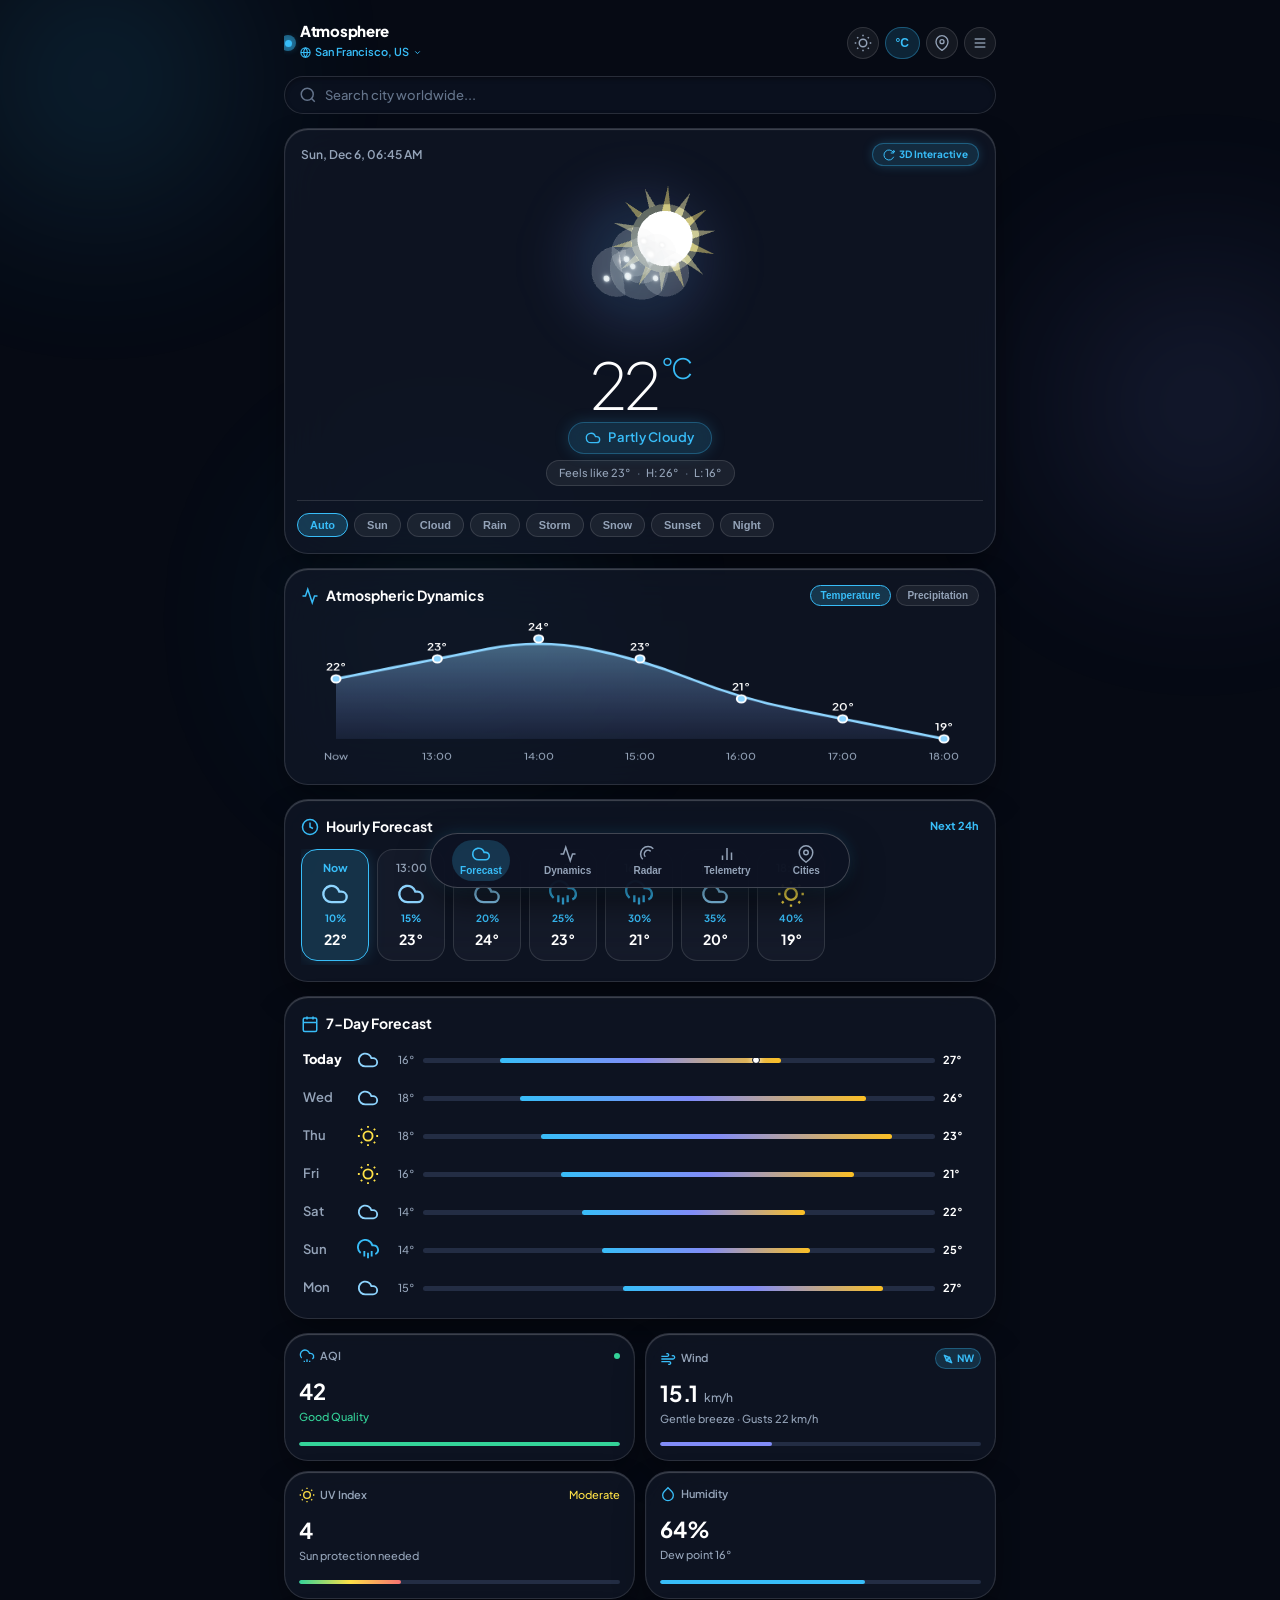
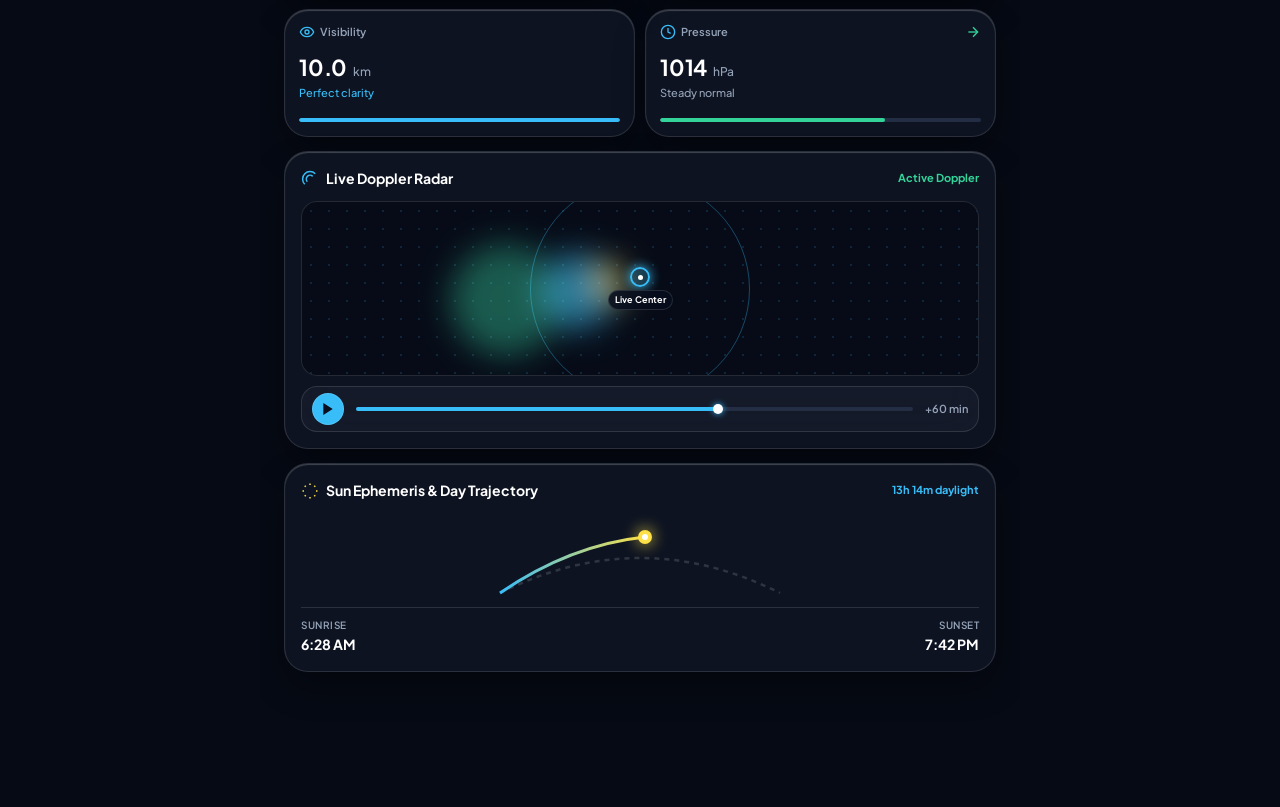
==== commit c4c2eaf4: "fix(ui): Redesign layout with zero collisions, wide-viewport support, centered 3D stage, and mobile-" ====
--- a/app/src/main/assets/weather3d/index.html
+++ b/app/src/main/assets/weather3d/index.html
@@ -12,233 +12,137 @@
 </head>
 <body>
 
-    <!-- Atmospheric Radiant Background Spheres -->
+    <!-- Atmospheric Radiant Background Glowing Spheres -->
     <div class="aurora-bg">
         <div class="aurora-sphere sphere-1"></div>
         <div class="aurora-sphere sphere-2"></div>
         <div class="aurora-sphere sphere-3"></div>
     </div>
 
-    <!-- Main Application Shell -->
+    <!-- Main Responsive Application Container -->
     <div class="app-container">
 
-        <!-- Top Navigation Bar -->
+        <!-- Top Navigation Bar (Sleek, No-Overflow Design) -->
         <header class="top-nav">
-            <div class="nav-brand" id="locationBtn">
+            <div class="nav-brand" id="locationBtn" title="Detect GPS Current Location">
                 <div class="live-dot">
                     <span class="pulse"></span>
                     <span></span>
                 </div>
-                <div>
+                <div class="brand-info">
                     <div class="brand-text">Atmosphere</div>
                     <div class="location-badge">
-                        <svg width="12" height="12" viewBox="0 0 24 24" fill="none" stroke="currentColor" stroke-width="2.5"><circle cx="12" cy="12" r="10"/><path d="M12 2a14.5 14.5 0 0 0 0 20 14.5 14.5 0 0 0 0-20M2 12h20"/></svg>
-                        <span id="tvCityName">San Francisco, US</span>
+                        <svg width="11" height="11" viewBox="0 0 24 24" fill="none" stroke="currentColor" stroke-width="2.5"><circle cx="12" cy="12" r="10"/><path d="M12 2a14.5 14.5 0 0 0 0 20 14.5 14.5 0 0 0 0-20M2 12h20"/></svg>
+                        <span id="tvCityName">San Francisco</span>
+                        <svg width="9" height="9" viewBox="0 0 24 24" fill="none" stroke="currentColor" stroke-width="2.5"><polyline points="6 9 12 15 18 9"/></svg>
                     </div>
                 </div>
             </div>
 
             <div class="nav-actions">
                 <button class="icon-btn" id="themeToggleBtn" aria-label="Toggle Theme" title="Toggle Light/Dark Theme">
-                    <svg width="18" height="18" viewBox="0 0 24 24" fill="none" stroke="currentColor" stroke-width="2"><circle cx="12" cy="12" r="5"/><path d="M12 1v2M12 21v2M4.22 4.22l1.42 1.42M18.36 18.36l1.42 1.42M1 12h2M21 12h2M4.22 19.78l1.42-1.42M18.36 5.64l1.42-1.42"/></svg>
-                </button>
-                <button class="icon-btn" id="soundToggleBtn" aria-label="Toggle Sound" title="Toggle Ambient Audio">
-                    <svg width="18" height="18" viewBox="0 0 24 24" fill="none" stroke="currentColor" stroke-width="2"><path d="M11 5L6 9H2v6h4l5 4V5z"/><path d="M19.07 4.93a10 10 0 0 1 0 14.14M15.54 8.46a5 5 0 0 1 0 7.07"/></svg>
-                </button>
-                <button class="unit-toggle" id="unitToggleBtn" aria-label="Toggle Temperature Unit">°C</button>
-                <button class="icon-btn" id="openSearchDrawerBtn" aria-label="Search Locations">
-                    <svg width="18" height="18" viewBox="0 0 24 24" fill="none" stroke="currentColor" stroke-width="2"><circle cx="11" cy="11" r="8"/><path d="m21 21-4.3-4.3"/></svg>
-                </button>
-                <button class="icon-btn" id="openSettingsDrawerBtn" aria-label="Settings & Menu">
-                    <svg width="18" height="18" viewBox="0 0 24 24" fill="none" stroke="currentColor" stroke-width="2"><line x1="4" y1="12" x2="20" y2="12"/><line x1="4" y1="6" x2="20" y2="6"/><line x1="4" y1="18" x2="20" y2="18"/></svg>
+                    <svg width="16" height="16" viewBox="0 0 24 24" fill="none" stroke="currentColor" stroke-width="2"><circle cx="12" cy="12" r="5"/><path d="M12 1v2M12 21v2M4.22 4.22l1.42 1.42M18.36 18.36l1.42 1.42M1 12h2M21 12h2M4.22 19.78l1.42-1.42M18.36 5.64l1.42-1.42"/></svg>
+                </button>
+                <button class="unit-toggle" id="unitToggleBtn" aria-label="Toggle Unit" title="Toggle °C / °F">°C</button>
+                <button class="icon-btn" id="openSearchDrawerBtn" aria-label="Saved Cities" title="Saved Locations">
+                    <svg width="16" height="16" viewBox="0 0 24 24" fill="none" stroke="currentColor" stroke-width="2"><path d="M21 10c0 7-9 13-9 13s-9-6-9-13a9 9 0 0 1 18 0z"/><circle cx="12" cy="10" r="3"/></svg>
+                </button>
+                <button class="icon-btn" id="openSettingsDrawerBtn" aria-label="Settings" title="Diagnostics & Settings">
+                    <svg width="16" height="16" viewBox="0 0 24 24" fill="none" stroke="currentColor" stroke-width="2"><line x1="4" y1="12" x2="20" y2="12"/><line x1="4" y1="6" x2="20" y2="6"/><line x1="4" y1="18" x2="20" y2="18"/></svg>
                 </button>
             </div>
         </header>
 
-        <!-- Recessed Search Input Field -->
+        <!-- Recessed Global Search Bar -->
         <div class="search-bar-wrap">
             <div class="search-bar">
-                <svg width="20" height="20" viewBox="0 0 24 24" fill="none" stroke="currentColor" stroke-width="2"><circle cx="11" cy="11" r="8"/><path d="m21 21-4.3-4.3"/></svg>
-                <input type="text" id="citySearchInput" placeholder="Search city or location worldwide..." autocomplete="off">
+                <svg width="18" height="18" viewBox="0 0 24 24" fill="none" stroke="currentColor" stroke-width="2"><circle cx="11" cy="11" r="8"/><path d="m21 21-4.3-4.3"/></svg>
+                <input type="text" id="citySearchInput" placeholder="Search city worldwide..." autocomplete="off">
             </div>
         </div>
 
         <!-- Weather Advisory Banner -->
         <div class="alert-banner" id="alertBanner" style="display: none;">
             <div class="alert-content">
-                <svg width="22" height="22" viewBox="0 0 24 24" fill="none" stroke="#f59e0b" stroke-width="2"><path d="m21.73 18-8-14a2 2 0 0 0-3.48 0l-8 14A2 2 0 0 0 4 21h16a2 2 0 0 0 1.73-3Z"/><line x1="12" y1="9" x2="12" y2="13"/><line x1="12" y1="17" x2="12.01" y2="17"/></svg>
+                <svg width="20" height="20" viewBox="0 0 24 24" fill="none" stroke="#f59e0b" stroke-width="2"><path d="m21.73 18-8-14a2 2 0 0 0-3.48 0l-8 14A2 2 0 0 0 4 21h16a2 2 0 0 0 1.73-3Z"/><line x1="12" y1="9" x2="12" y2="13"/><line x1="12" y1="17" x2="12.01" y2="17"/></svg>
                 <div>
                     <div class="alert-title" id="alertTitle">High Wind Advisory</div>
                     <div class="alert-desc" id="alertDesc">In effect until 8:00 PM PST · Sustained gusts detected</div>
                 </div>
             </div>
-            <svg width="18" height="18" viewBox="0 0 24 24" fill="none" stroke="#fde047" stroke-width="2"><path d="m9 18 6-6-6-6"/></svg>
+            <svg width="18" height="18" viewBox="0 0 24 24" fill="none" stroke="#fde047" stroke-width="2"><polyline points="9 18 15 12 9 6"/></svg>
         </div>
 
         <!-- Bento Grid Dashboard -->
         <div class="dashboard-grid">
 
-            <!-- 1. 3D Hero Weather Stage Card -->
-            <div class="glass-panel hero-stage-card hero-weather-col">
-                <!-- Three.js Canvas Container -->
-                <div class="canvas-3d-wrapper" id="heroWeatherCanvas"></div>
-
-                <!-- Overlay Typography -->
-                <div class="hero-overlay-content">
-                    <div class="hero-top-meta">
-                        <div>
-                            <div class="date-subtitle" id="tvCurrentDate">Tuesday, Nov 18 · 10:45 AM</div>
-                        </div>
-                        <div class="interactive-pill-badge" title="Drag with mouse or touch to rotate 3D scene">
-                            <svg width="14" height="14" viewBox="0 0 24 24" fill="none" stroke="currentColor" stroke-width="2"><path d="M21.5 2v6h-6M21.34 15.57a10 10 0 1 1-.57-8.38l5.67-5.67"/></svg>
-                            3D Interactive
-                        </div>
-                    </div>
-
-                    <div class="hero-bottom-metrics">
-                        <div class="temperature-display">
-                            <span id="tvHeroTemperature">22</span>
-                            <span class="temp-unit-symbol" id="tvTempUnitSymbol">°C</span>
-                        </div>
-                        <div class="weather-condition-pill">
-                            <svg width="18" height="18" viewBox="0 0 24 24" fill="none" stroke="currentColor" stroke-width="2"><path d="M17.5 19H9a7 7 0 1 1 6.71-9h1.79a4.5 4.5 0 1 1 0 9Z"/></svg>
-                            <span id="tvConditionText">Partly Cloudy</span>
-                        </div>
-                        <div class="high-low-capsule" id="tvHighLowSummary">
-                            Feels like 23° <span class="dot">·</span> H: 26° <span class="dot">·</span> L: 16°
-                        </div>
-                    </div>
-                </div>
-
-                <!-- 3D Scene Controls Preset Switcher -->
-                <div class="scene-controls-toolbar">
-                    <button class="scene-btn active" data-condition="partly_cloudy" data-day="true">Auto</button>
-                    <button class="scene-btn" data-condition="clear" data-day="true">Sun</button>
-                    <button class="scene-btn" data-condition="cloudy" data-day="true">Cloud</button>
-                    <button class="scene-btn" data-condition="rain" data-day="true">Rain</button>
-                    <button class="scene-btn" data-condition="thunderstorm" data-day="true">Storm</button>
-                    <button class="scene-btn" data-condition="snow" data-day="true">Snow</button>
-                    <button class="scene-btn" data-condition="sunset" data-day="true" data-sunset="true">Sunset</button>
-                    <button class="scene-btn" data-condition="clear" data-day="false">Night</button>
-                </div>
-            </div>
-
-            <!-- 2. Precision Weather Telemetry Grid -->
-            <div class="telemetry-col" id="telemetrySection">
-                <div class="telemetry-grid">
-                    <!-- AQI Card -->
-                    <div class="glass-panel telemetry-card">
-                        <div class="telemetry-top">
-                            <div class="telemetry-label">
-                                <svg width="16" height="16" viewBox="0 0 24 24" fill="none" stroke="#38bdf8" stroke-width="2"><path d="M4 14.899A7 7 0 1 1 15.71 8h1.79a4.5 4.5 0 0 1 2.5 8.242M8 19v2M12 17v4M16 19v2"/></svg>
-                                <span>AQI</span>
-                            </div>
-                            <div class="telemetry-indicator-dot" id="aqiDot" style="background-color: #34d399;"></div>
-                        </div>
-                        <div>
-                            <div class="telemetry-val" id="tvAqiNumber">42</div>
-                            <div class="telemetry-desc" id="tvAqiDescription" style="color: #34d399;">Good Quality</div>
-                        </div>
-                        <div class="progress-track">
-                            <div class="progress-fill" id="aqiFill" style="width: 42%; background-color: #34d399;"></div>
-                        </div>
-                    </div>
-
-                    <!-- Wind Card with 3D Compass -->
-                    <div class="glass-panel telemetry-card">
-                        <div class="telemetry-top">
-                            <div class="telemetry-label">
-                                <svg width="16" height="16" viewBox="0 0 24 24" fill="none" stroke="#38bdf8" stroke-width="2"><path d="M17.7 7.7a2.5 2.5 0 1 1 1.8 4.3H2M9.6 4.6A2 2 0 1 1 11 8H2M12.6 19.4A2 2 0 1 0 14 16H2"/></svg>
-                                <span>Wind</span>
-                            </div>
-                            <div class="compass-badge">
-                                <svg class="compass-arrow" id="windNeedleIcon" width="12" height="12" viewBox="0 0 24 24" fill="none" stroke="currentColor" stroke-width="3"><path d="m12 2 4 10H8l4-10Z"/><path d="m12 22 4-10H8l4 10Z"/></svg>
-                                <span id="tvWindDirectionBadge">NW</span>
-                            </div>
-                        </div>
-                        <div>
-                            <div class="telemetry-val"><span id="tvWindSpeedVal">14</span> <small>km/h</small></div>
-                            <div class="telemetry-desc" style="color: var(--text-variant);">Gentle breeze · Gusts 22 km/h</div>
-                        </div>
-                        <div class="progress-track">
-                            <div class="progress-fill" style="width: 35%; background: var(--secondary-indigo);"></div>
-                        </div>
-                    </div>
-
-                    <!-- UV Index Card -->
-                    <div class="glass-panel telemetry-card">
-                        <div class="telemetry-top">
-                            <div class="telemetry-label">
-                                <svg width="16" height="16" viewBox="0 0 24 24" fill="none" stroke="#fde047" stroke-width="2"><circle cx="12" cy="12" r="5"/><path d="M12 1v2M12 21v2M4.22 4.22l1.42 1.42M18.36 18.36l1.42 1.42M1 12h2M21 12h2M4.22 19.78l1.42-1.42M18.36 5.64l1.42-1.42"/></svg>
-                                <span>UV Index</span>
-                            </div>
-                            <span class="telemetry-desc" id="tvUvDesc" style="color: #fde047;">Moderate</span>
-                        </div>
-                        <div>
-                            <div class="telemetry-val" id="tvUvVal">3</div>
-                            <div class="telemetry-desc" style="color: var(--text-variant);">Sun protection needed</div>
-                        </div>
-                        <div class="progress-track">
-                            <div class="progress-fill" id="uvFill" style="width: 35%; background: linear-gradient(90deg, #34d399, #fde047, #f87171);"></div>
-                        </div>
-                    </div>
-
-                    <!-- Humidity Card -->
-                    <div class="glass-panel telemetry-card">
-                        <div class="telemetry-top">
-                            <div class="telemetry-label">
-                                <svg width="16" height="16" viewBox="0 0 24 24" fill="none" stroke="#38bdf8" stroke-width="2"><path d="M12 2.69l5.66 5.66a8 8 0 1 1-11.31 0z"/></svg>
-                                <span>Humidity</span>
-                            </div>
-                        </div>
-                        <div>
-                            <div class="telemetry-val" id="tvHumidityVal">64%</div>
-                            <div class="telemetry-desc" style="color: var(--text-variant);">Dew point 16°</div>
-                        </div>
-                        <div class="progress-track">
-                            <div class="progress-fill" id="humFill" style="width: 64%; background: var(--primary-cyan);"></div>
-                        </div>
-                    </div>
-
-                    <!-- Visibility Card -->
-                    <div class="glass-panel telemetry-card">
-                        <div class="telemetry-top">
-                            <div class="telemetry-label">
-                                <svg width="16" height="16" viewBox="0 0 24 24" fill="none" stroke="#38bdf8" stroke-width="2"><path d="M2 12s3-7 10-7 10 7 10 7-3 7-10 7-10-7-10-7Z"/><circle cx="12" cy="12" r="3"/></svg>
-                                <span>Visibility</span>
-                            </div>
-                        </div>
-                        <div>
-                            <div class="telemetry-val"><span id="tvVisibilityVal">10.0</span> <small>km</small></div>
-                            <div class="telemetry-desc" style="color: var(--primary-cyan);">Perfect clarity</div>
-                        </div>
-                        <div class="progress-track">
-                            <div class="progress-fill" style="width: 100%; background: var(--primary-cyan);"></div>
-                        </div>
-                    </div>
-
-                    <!-- Pressure Card -->
-                    <div class="glass-panel telemetry-card">
-                        <div class="telemetry-top">
-                            <div class="telemetry-label">
-                                <svg width="16" height="16" viewBox="0 0 24 24" fill="none" stroke="#38bdf8" stroke-width="2"><circle cx="12" cy="12" r="10"/><path d="M12 6v6l4 2"/></svg>
-                                <span>Pressure</span>
-                            </div>
-                            <svg width="16" height="16" viewBox="0 0 24 24" fill="none" stroke="#34d399" stroke-width="2"><line x1="5" y1="12" x2="19" y2="12"/><polyline points="12 5 19 12 12 19"/></svg>
-                        </div>
-                        <div>
-                            <div class="telemetry-val"><span id="tvPressureVal">1014</span> <small>hPa</small></div>
-                            <div class="telemetry-desc" style="color: var(--text-variant);">Steady normal</div>
-                        </div>
-                        <div class="progress-track">
-                            <div class="progress-fill" style="width: 70%; background: var(--emerald-green);"></div>
-                        </div>
-                    </div>
+            <!-- 1. Redesigned 3D Hero Weather Stage Card -->
+            <div class="glass-panel hero-stage-card">
+                <!-- Top Card Meta Header -->
+                <div class="hero-card-header">
+                    <span class="hero-date" id="tvCurrentDate">Sunday, Nov 22 · 10:02 PM</span>
+                    <div class="hero-3d-badge" title="Touch & drag to rotate 3D weather world">
+                        <svg width="12" height="12" viewBox="0 0 24 24" fill="none" stroke="currentColor" stroke-width="2"><path d="M21.5 2v6h-6M21.34 15.57a10 10 0 1 1-.57-8.38l5.67-5.67"/></svg>
+                        <span>3D Interactive</span>
+                    </div>
+                </div>
+
+                <!-- Dedicated 3D Artwork Stage Frame -->
+                <div class="hero-3d-stage">
+                    <div class="hero-stage-glow"></div>
+                    <div class="canvas-3d-wrapper" id="heroWeatherCanvas"></div>
+                </div>
+
+                <!-- Hero Metrics (Crisp, Spacious, Centered) -->
+                <div class="hero-info-section">
+                    <div class="temperature-display">
+                        <span id="tvHeroTemperature">22</span><span class="temp-unit-symbol" id="tvTempUnitSymbol">°</span>
+                    </div>
+                    
+                    <div class="weather-condition-pill">
+                        <svg width="16" height="16" viewBox="0 0 24 24" fill="none" stroke="currentColor" stroke-width="2"><path d="M17.5 19H9a7 7 0 1 1 6.71-9h1.79a4.5 4.5 0 1 1 0 9Z"/></svg>
+                        <span id="tvConditionText">Partly Cloudy</span>
+                    </div>
+
+                    <div class="high-low-capsule" id="tvHighLowSummary">
+                        Feels like 22° <span class="dot">·</span> H: 26° <span class="dot">·</span> L: 16°
+                    </div>
+                </div>
+
+                <!-- Sleek 3D Environment Preset Switcher Strip -->
+                <div class="scene-presets-strip">
+                    <div class="scene-controls-toolbar">
+                        <button class="scene-btn active" data-condition="partly_cloudy" data-day="true">Auto</button>
+                        <button class="scene-btn" data-condition="clear" data-day="true">Sun</button>
+                        <button class="scene-btn" data-condition="cloudy" data-day="true">Cloud</button>
+                        <button class="scene-btn" data-condition="rain" data-day="true">Rain</button>
+                        <button class="scene-btn" data-condition="thunderstorm" data-day="true">Storm</button>
+                        <button class="scene-btn" data-condition="snow" data-day="true">Snow</button>
+                        <button class="scene-btn" data-condition="sunset" data-day="true" data-sunset="true">Sunset</button>
+                        <button class="scene-btn" data-condition="clear" data-day="false">Night</button>
+                    </div>
+                </div>
+            </div>
+
+            <!-- 2. Atmospheric Dynamics Interactive Bezier Curve Chart -->
+            <div class="glass-panel chart-card" id="chartSection">
+                <div class="section-header">
+                    <div class="section-title">
+                        <svg width="18" height="18" viewBox="0 0 24 24" fill="none" stroke="#38bdf8" stroke-width="2"><polyline points="22 12 18 12 15 21 9 3 6 12 2 12"/></svg>
+                        <span>Atmospheric Dynamics</span>
+                    </div>
+                    <div class="chart-header-actions">
+                        <button class="chart-pill-btn active" data-chart="temp">Temperature</button>
+                        <button class="chart-pill-btn" data-chart="rain">Precipitation</button>
+                    </div>
+                </div>
+                <div class="chart-canvas-wrap">
+                    <canvas id="tempCurveCanvas"></canvas>
                 </div>
             </div>
 
             <!-- 3. Hourly Forecast Carousel Card -->
-            <div class="glass-panel hourly-card forecast-hourly-col" id="hourlySection">
+            <div class="glass-panel hourly-card" id="hourlySection">
                 <div class="section-header">
                     <div class="section-title">
                         <svg width="18" height="18" viewBox="0 0 24 24" fill="none" stroke="#38bdf8" stroke-width="2"><circle cx="12" cy="12" r="10"/><polyline points="12 6 12 12 16 14"/></svg>
@@ -251,25 +155,8 @@
                 </div>
             </div>
 
-            <!-- 4. Atmospheric Dynamics Interactive Bezier Curve Chart -->
-            <div class="glass-panel chart-card chart-col" id="chartSection">
-                <div class="section-header">
-                    <div class="section-title">
-                        <svg width="18" height="18" viewBox="0 0 24 24" fill="none" stroke="#38bdf8" stroke-width="2"><polyline points="22 12 18 12 15 21 9 3 6 12 2 12"/></svg>
-                        <span>Atmospheric Dynamics</span>
-                    </div>
-                    <div class="chart-header-actions">
-                        <button class="chart-pill-btn active" data-chart="temp">Temperature</button>
-                        <button class="chart-pill-btn" data-chart="rain">Precipitation</button>
-                    </div>
-                </div>
-                <div class="chart-canvas-wrap">
-                    <canvas id="tempCurveCanvas"></canvas>
-                </div>
-            </div>
-
             <!-- 4. 7-Day Forecast Bento Panel -->
-            <div class="glass-panel weekly-forecast-card forecast-weekly-col">
+            <div class="glass-panel weekly-forecast-card" id="weeklySection">
                 <div class="section-header">
                     <div class="section-title">
                         <svg width="18" height="18" viewBox="0 0 24 24" fill="none" stroke="#38bdf8" stroke-width="2"><rect x="3" y="4" width="18" height="18" rx="2" ry="2"/><line x1="16" y1="2" x2="16" y2="6"/><line x1="8" y1="2" x2="8" y2="6"/><line x1="3" y1="10" x2="21" y2="10"/></svg>
@@ -281,8 +168,122 @@
                 </div>
             </div>
 
-            <!-- 5. Doppler Radar Preview Card -->
-            <div class="glass-panel radar-card radar-col" id="radarSection">
+            <!-- 5. Precision Weather Telemetry Grid -->
+            <div class="telemetry-section" id="telemetrySection">
+                <div class="telemetry-grid">
+                    <!-- AQI Card -->
+                    <div class="glass-panel telemetry-card">
+                        <div class="telemetry-top">
+                            <div class="telemetry-label">
+                                <svg width="16" height="16" viewBox="0 0 24 24" fill="none" stroke="#38bdf8" stroke-width="2"><path d="M4 14.899A7 7 0 1 1 15.71 8h1.79a4.5 4.5 0 0 1 2.5 8.242M8 19v2M12 17v4M16 19v2"/></svg>
+                                <span>AQI</span>
+                            </div>
+                            <div class="telemetry-indicator-dot" id="aqiDot" style="background-color: #34d399;"></div>
+                        </div>
+                        <div>
+                            <div class="telemetry-val" id="tvAqiNumber">42</div>
+                            <div class="telemetry-desc" id="tvAqiDescription" style="color: #34d399;">Good Quality</div>
+                        </div>
+                        <div class="progress-track">
+                            <div class="progress-fill" id="aqiFill" style="width: 42%; background-color: #34d399;"></div>
+                        </div>
+                    </div>
+
+                    <!-- Wind Card with 3D Compass -->
+                    <div class="glass-panel telemetry-card">
+                        <div class="telemetry-top">
+                            <div class="telemetry-label">
+                                <svg width="16" height="16" viewBox="0 0 24 24" fill="none" stroke="#38bdf8" stroke-width="2"><path d="M17.7 7.7a2.5 2.5 0 1 1 1.8 4.3H2M9.6 4.6A2 2 0 1 1 11 8H2M12.6 19.4A2 2 0 1 0 14 16H2"/></svg>
+                                <span>Wind</span>
+                            </div>
+                            <div class="compass-badge">
+                                <svg class="compass-arrow" id="windNeedleIcon" width="12" height="12" viewBox="0 0 24 24" fill="none" stroke="currentColor" stroke-width="3"><path d="m12 2 4 10H8l4-10Z"/><path d="m12 22 4-10H8l4 10Z"/></svg>
+                                <span id="tvWindDirectionBadge">NW</span>
+                            </div>
+                        </div>
+                        <div>
+                            <div class="telemetry-val"><span id="tvWindSpeedVal">14</span> <small>km/h</small></div>
+                            <div class="telemetry-desc" style="color: var(--text-variant);">Gentle breeze · Gusts 22 km/h</div>
+                        </div>
+                        <div class="progress-track">
+                            <div class="progress-fill" style="width: 35%; background: var(--secondary-indigo);"></div>
+                        </div>
+                    </div>
+
+                    <!-- UV Index Card -->
+                    <div class="glass-panel telemetry-card">
+                        <div class="telemetry-top">
+                            <div class="telemetry-label">
+                                <svg width="16" height="16" viewBox="0 0 24 24" fill="none" stroke="#fde047" stroke-width="2"><circle cx="12" cy="12" r="5"/><path d="M12 1v2M12 21v2M4.22 4.22l1.42 1.42M18.36 18.36l1.42 1.42M1 12h2M21 12h2M4.22 19.78l1.42-1.42M18.36 5.64l1.42-1.42"/></svg>
+                                <span>UV Index</span>
+                            </div>
+                            <span class="telemetry-desc" id="tvUvDesc" style="color: #fde047;">Moderate</span>
+                        </div>
+                        <div>
+                            <div class="telemetry-val" id="tvUvVal">3</div>
+                            <div class="telemetry-desc" style="color: var(--text-variant);">Sun protection needed</div>
+                        </div>
+                        <div class="progress-track">
+                            <div class="progress-fill" id="uvFill" style="width: 35%; background: linear-gradient(90deg, #34d399, #fde047, #f87171);"></div>
+                        </div>
+                    </div>
+
+                    <!-- Humidity Card -->
+                    <div class="glass-panel telemetry-card">
+                        <div class="telemetry-top">
+                            <div class="telemetry-label">
+                                <svg width="16" height="16" viewBox="0 0 24 24" fill="none" stroke="#38bdf8" stroke-width="2"><path d="M12 2.69l5.66 5.66a8 8 0 1 1-11.31 0z"/></svg>
+                                <span>Humidity</span>
+                            </div>
+                        </div>
+                        <div>
+                            <div class="telemetry-val" id="tvHumidityVal">64%</div>
+                            <div class="telemetry-desc" style="color: var(--text-variant);">Dew point 16°</div>
+                        </div>
+                        <div class="progress-track">
+                            <div class="progress-fill" id="humFill" style="width: 64%; background: var(--primary-cyan);"></div>
+                        </div>
+                    </div>
+
+                    <!-- Visibility Card -->
+                    <div class="glass-panel telemetry-card">
+                        <div class="telemetry-top">
+                            <div class="telemetry-label">
+                                <svg width="16" height="16" viewBox="0 0 24 24" fill="none" stroke="#38bdf8" stroke-width="2"><path d="M2 12s3-7 10-7 10 7 10 7-3 7-10 7-10-7-10-7Z"/><circle cx="12" cy="12" r="3"/></svg>
+                                <span>Visibility</span>
+                            </div>
+                        </div>
+                        <div>
+                            <div class="telemetry-val"><span id="tvVisibilityVal">10.0</span> <small>km</small></div>
+                            <div class="telemetry-desc" style="color: var(--primary-cyan);">Perfect clarity</div>
+                        </div>
+                        <div class="progress-track">
+                            <div class="progress-fill" style="width: 100%; background: var(--primary-cyan);"></div>
+                        </div>
+                    </div>
+
+                    <!-- Pressure Card -->
+                    <div class="glass-panel telemetry-card">
+                        <div class="telemetry-top">
+                            <div class="telemetry-label">
+                                <svg width="16" height="16" viewBox="0 0 24 24" fill="none" stroke="#38bdf8" stroke-width="2"><circle cx="12" cy="12" r="10"/><path d="M12 6v6l4 2"/></svg>
+                                <span>Pressure</span>
+                            </div>
+                            <svg width="16" height="16" viewBox="0 0 24 24" fill="none" stroke="#34d399" stroke-width="2"><line x1="5" y1="12" x2="19" y2="12"/><polyline points="12 5 19 12 12 19"/></svg>
+                        </div>
+                        <div>
+                            <div class="telemetry-val"><span id="tvPressureVal">1014</span> <small>hPa</small></div>
+                            <div class="telemetry-desc" style="color: var(--text-variant);">Steady normal</div>
+                        </div>
+                        <div class="progress-track">
+                            <div class="progress-fill" style="width: 70%; background: var(--emerald-green);"></div>
+                        </div>
+                    </div>
+                </div>
+            </div>
+
+            <!-- 6. Doppler Radar Preview Card -->
+            <div class="glass-panel radar-card" id="radarSection">
                 <div class="section-header">
                     <div class="section-title">
                         <svg width="18" height="18" viewBox="0 0 24 24" fill="none" stroke="#38bdf8" stroke-width="2"><path d="M19.07 4.93A10 10 0 0 0 4.93 19.07M15.54 8.46a5 5 0 0 0-7.07 7.07M12 12v.01"/></svg>
@@ -315,8 +316,8 @@
                 </div>
             </div>
 
-            <!-- 6. Solar Ephemeris & Daylight Trajectory Arc Card -->
-            <div class="glass-panel ephemeris-card ephemeris-col">
+            <!-- 7. Solar Ephemeris & Daylight Trajectory Arc Card -->
+            <div class="glass-panel ephemeris-card" id="ephemerisSection">
                 <div class="section-header">
                     <div class="section-title">
                         <svg width="18" height="18" viewBox="0 0 24 24" fill="none" stroke="#fde047" stroke-width="2"><path d="M12 2v2M12 20v2M4.93 4.93l1.41 1.41M17.66 17.66l1.41 1.41M2 12h2M20 12h2M6.34 17.66l-1.41 1.41M19.07 4.93l-1.41 1.41"/></svg>
@@ -388,7 +389,7 @@
     <!-- Drawer Backdrop -->
     <div class="drawer-backdrop" id="drawerBackdrop"></div>
 
-    <!-- Locations & Saved Cities Side Drawer -->
+    <!-- Saved Locations Side Drawer -->
     <aside class="side-drawer" id="locationsDrawer">
         <div class="drawer-header">
             <h2 class="drawer-title">Saved Locations</h2>
@@ -397,17 +398,17 @@
             </button>
         </div>
 
-        <!-- Add City to Saved List -->
+        <!-- Add City Form -->
         <div class="add-city-wrap">
             <input type="text" id="inputAddSavedCity" class="add-city-input" placeholder="Add city name (e.g. Paris)..." autocomplete="off">
             <button class="add-city-btn" id="btnAddSavedCity">Add</button>
         </div>
 
-        <!-- Dynamic Saved Cities List Container -->
+        <!-- Dynamic Saved Cities Container -->
         <div id="savedCitiesList"></div>
     </aside>
 
-    <!-- Settings & System Diagnostics Side Drawer -->
+    <!-- Settings & Diagnostics Side Drawer -->
     <aside class="side-drawer" id="settingsDrawer">
         <div class="drawer-header">
             <h2 class="drawer-title">Settings & Diagnostics</h2>
@@ -418,7 +419,7 @@
 
         <div class="system-info-row">
             <span class="system-info-label">Application</span>
-            <span class="system-info-val">Atmosphere 3D v2.0</span>
+            <span class="system-info-val">Atmosphere 3D v2.2</span>
         </div>
         <div class="system-info-row">
             <span class="system-info-label">Renderer</span>
--- a/app/src/main/assets/weather3d/css/style.css
+++ b/app/src/main/assets/weather3d/css/style.css
@@ -1,301 +1,313 @@
 /* ==========================================================================
-   Atmosphere 3D - World-Class Ultra-Realistic Weather Application Stylesheet
-   Google Stitch Design System & Raytraced Glassmorphism Architecture
+   Atmosphere 3D - World-Class Glassmorphic Stylesheet
+   Google Stitch Raytraced Glass Design Framework
    ========================================================================== */
 
 :root {
-    /* Obsidian Midnight Dark Mode (Default) */
-    --bg-dark: #080e1d;
-    --surface: #0d1322;
-    --surface-low: #151b2b;
-    --surface-container: #191f2f;
-    --surface-high: #242a3a;
-    --surface-highest: #2f3445;
+    /* Color Palette - Midnight Obsidian Dark (Default) */
+    --surface-lowest: #060a14;
+    --surface: #0a0f1d;
+    --surface-container: #111828;
+    --surface-high: #1a2236;
+    --surface-highest: #232d44;
     
-    --primary: #8ed5ff;
     --primary-cyan: #38bdf8;
+    --primary-light: #7dd3fc;
+    --primary-container: #0284c7;
     --primary-glow: rgba(56, 189, 248, 0.35);
-    
+
     --secondary-indigo: #818cf8;
-    --secondary-purple: #bdc2ff;
+    --secondary-glow: rgba(129, 140, 248, 0.25);
+
     --tertiary-amber: #fde047;
-    --sunset-orange: #f97316;
-    --sunset-magenta: #e11d48;
-    --alert-amber: #f59e0b;
     --emerald-green: #34d399;
-    
+    --coral-rose: #f43f5e;
+
     --text-white: #ffffff;
-    --text-on-surface: #dde2f8;
     --text-variant: #94a3b8;
     --text-muted: #64748b;
-    
     --border-glass: rgba(255, 255, 255, 0.12);
-    --border-glass-light: rgba(255, 255, 255, 0.22);
-    --border-focus: rgba(56, 189, 248, 0.55);
-    --glass-card-bg: rgba(21, 27, 43, 0.65);
-    
+    --border-glass-specular: rgba(255, 255, 255, 0.22);
+
+    /* Radii */
     --radius-sm: 10px;
     --radius-md: 16px;
     --radius-lg: 24px;
     --radius-pill: 9999px;
-    
-    --font-family: 'Plus Jakarta Sans', -apple-system, BlinkMacSystemFont, 'Segoe UI', Roboto, sans-serif;
-    --transition-smooth: all 0.3s cubic-bezier(0.16, 1, 0.3, 1);
-}
-
-/* Light Theme Mode (Aero Aurora) */
+
+    /* Transitions */
+    --transition-smooth: all 0.25s cubic-bezier(0.16, 1, 0.3, 1);
+}
+
+/* Light Theme Variables */
 [data-theme="light"] {
-    --bg-dark: #f0f4f9;
-    --surface: #ffffff;
-    --surface-low: #f8fafc;
+    --surface-lowest: #f1f5f9;
+    --surface: #f8fafc;
     --surface-container: #ffffff;
-    --surface-high: #f1f5f9;
-    --surface-highest: #e2e8f0;
-    
-    --primary: #0284c7;
+    --surface-high: #e2e8f0;
+    --surface-highest: #cbd5e1;
+
     --primary-cyan: #0284c7;
-    --primary-glow: rgba(2, 132, 199, 0.25);
-    
-    --secondary-indigo: #6366f1;
-    --secondary-purple: #818cf8;
-    --tertiary-amber: #d97706;
-    --alert-amber: #d97706;
-    --emerald-green: #059669;
-    
+    --primary-light: #0369a1;
+    --primary-container: #e0f2fe;
+    --primary-glow: rgba(2, 132, 199, 0.2);
+
+    --secondary-indigo: #4f46e5;
+    --secondary-glow: rgba(79, 70, 229, 0.15);
+
     --text-white: #0f172a;
-    --text-on-surface: #1e293b;
     --text-variant: #475569;
-    --text-muted: #64748b;
-    
-    --border-glass: rgba(0, 0, 0, 0.09);
-    --border-glass-light: rgba(0, 0, 0, 0.15);
-    --border-focus: rgba(2, 132, 199, 0.45);
-    --glass-card-bg: rgba(255, 255, 255, 0.75);
-}
-
+    --text-muted: #94a3b8;
+    --border-glass: rgba(0, 0, 0, 0.08);
+    --border-glass-specular: rgba(0, 0, 0, 0.14);
+}
+
+/* Base Document Reset */
 * {
     margin: 0;
     padding: 0;
     box-sizing: border-box;
     -webkit-tap-highlight-color: transparent;
+    user-select: none;
+    -webkit-user-select: none;
+}
+
+html, body {
+    width: 100%;
+    max-width: 100vw;
+    overflow-x: hidden;
+    margin: 0;
+    padding: 0;
 }
 
 body {
-    font-family: var(--font-family);
-    background-color: var(--bg-dark);
-    color: var(--text-on-surface);
+    font-family: 'Plus Jakarta Sans', -apple-system, BlinkMacSystemFont, "Segoe UI", Roboto, sans-serif;
+    background-color: var(--surface-lowest);
+    color: var(--text-white);
     min-height: 100vh;
-    overflow-x: hidden;
-    position: relative;
-    user-select: none;
+    line-height: 1.5;
     -webkit-font-smoothing: antialiased;
-    transition: background-color 0.5s ease, color 0.5s ease;
-}
-
-/* ==========================================================================
-   Atmospheric Aurora Mesh & Dynamic Radiance Spheres
+}
+
+/* ==========================================================================
+   Atmospheric Radiant Aurora Spheres
    ========================================================================== */
 .aurora-bg {
     position: fixed;
-    top: 0;
-    left: 0;
-    width: 100vw;
-    height: 100vh;
+    inset: 0;
     pointer-events: none;
     z-index: 0;
     overflow: hidden;
-    transition: background 1.5s ease;
+    transition: opacity 1.2s ease;
 }
 
 .aurora-sphere {
     position: absolute;
     border-radius: 50%;
     filter: blur(100px);
-    opacity: 0.38;
-    animation: aurora-float 18s infinite alternate ease-in-out;
-    transition: background 1.5s ease, opacity 1.5s ease;
+    opacity: 0.45;
+    will-change: transform;
 }
 
 .sphere-1 {
-    top: -10%;
-    left: -15%;
-    width: 480px;
-    height: 480px;
-    background: radial-gradient(circle, rgba(56, 189, 248, 0.45) 0%, transparent 70%);
+    width: 320px;
+    height: 320px;
+    top: -80px;
+    left: -60px;
+    background: radial-gradient(circle, rgba(56, 189, 248, 0.7) 0%, transparent 70%);
+    animation: drift-1 18s infinite alternate ease-in-out;
 }
 
 .sphere-2 {
-    top: 30%;
-    right: -20%;
-    width: 520px;
-    height: 520px;
-    background: radial-gradient(circle, rgba(129, 140, 248, 0.38) 0%, transparent 70%);
-    animation-delay: -5s;
+    width: 360px;
+    height: 360px;
+    top: 25%;
+    right: -100px;
+    background: radial-gradient(circle, rgba(129, 140, 248, 0.6) 0%, transparent 70%);
+    animation: drift-2 22s infinite alternate ease-in-out;
 }
 
 .sphere-3 {
-    bottom: -15%;
+    width: 380px;
+    height: 380px;
+    bottom: 10%;
     left: 20%;
-    width: 550px;
-    height: 550px;
-    background: radial-gradient(circle, rgba(2, 132, 199, 0.32) 0%, transparent 70%);
-    animation-delay: -10s;
-}
-
-/* Sunset Atmosphere Gradients */
-.sunset-theme .sphere-1 {
-    background: radial-gradient(circle, rgba(249, 115, 22, 0.5) 0%, transparent 70%);
-}
-.sunset-theme .sphere-2 {
-    background: radial-gradient(circle, rgba(225, 29, 72, 0.45) 0%, transparent 70%);
-}
-.sunset-theme .sphere-3 {
-    background: radial-gradient(circle, rgba(147, 51, 234, 0.4) 0%, transparent 70%);
-}
-
-@keyframes aurora-float {
+    background: radial-gradient(circle, rgba(56, 189, 248, 0.4) 0%, transparent 70%);
+    animation: drift-3 26s infinite alternate ease-in-out;
+}
+
+.aurora-bg.sunset-theme .sphere-1 {
+    background: radial-gradient(circle, rgba(249, 115, 22, 0.7) 0%, transparent 70%);
+}
+
+.aurora-bg.sunset-theme .sphere-2 {
+    background: radial-gradient(circle, rgba(244, 63, 94, 0.65) 0%, transparent 70%);
+}
+
+.aurora-bg.sunset-theme .sphere-3 {
+    background: radial-gradient(circle, rgba(168, 85, 247, 0.5) 0%, transparent 70%);
+}
+
+@keyframes drift-1 {
     0% { transform: translate(0, 0) scale(1); }
-    50% { transform: translate(45px, 65px) scale(1.14); }
-    100% { transform: translate(-35px, 35px) scale(0.94); }
-}
-
-/* ==========================================================================
-   Glassmorphism & Specular 3D Slabs
-   ========================================================================== */
-.glass-panel {
-    background: var(--glass-card-bg);
-    backdrop-filter: blur(32px);
-    -webkit-backdrop-filter: blur(32px);
-    border: 1px solid var(--border-glass);
-    border-radius: var(--radius-lg);
-    box-shadow: 
-        inset 0 1px 1px 0 rgba(255, 255, 255, 0.18),
-        0 14px 34px -4px rgba(0, 0, 0, 0.42);
-    transition: var(--transition-smooth);
-    position: relative;
-    overflow: hidden;
-}
-
-.glass-panel:hover {
-    border-color: rgba(56, 189, 248, 0.42);
-    box-shadow: 
-        inset 0 1px 1px 0 rgba(255, 255, 255, 0.26),
-        0 20px 45px -6px rgba(56, 189, 248, 0.2),
-        0 14px 34px -4px rgba(0, 0, 0, 0.5);
-}
-
-.glass-pill {
-    background: rgba(25, 31, 47, 0.72);
-    backdrop-filter: blur(18px);
-    -webkit-backdrop-filter: blur(18px);
-    border: 1px solid var(--border-glass);
-    border-radius: var(--radius-pill);
-    box-shadow: inset 0 1px 1px 0 rgba(255, 255, 255, 0.14);
-}
-
-/* ==========================================================================
-   App Layout Shell
+    100% { transform: translate(60px, 40px) scale(1.12); }
+}
+
+@keyframes drift-2 {
+    0% { transform: translate(0, 0) scale(1); }
+    100% { transform: translate(-50px, 60px) scale(1.15); }
+}
+
+@keyframes drift-3 {
+    0% { transform: translate(0, 0) scale(1); }
+    100% { transform: translate(40px, -50px) scale(0.9); }
+}
+
+/* ==========================================================================
+   Application Shell
    ========================================================================== */
 .app-container {
     position: relative;
-    z-index: 1;
-    width: 100%;
-    max-width: 1260px;
+    z-index: 10;
+    width: 100%;
+    max-width: 480px;
     margin: 0 auto;
-    padding: 16px 16px 110px 16px;
+    padding: 12px 14px 125px 14px; /* Generous bottom padding so cards are NEVER covered by the dock */
     min-height: 100vh;
-}
-
-/* Top Navigation Bar */
-.top-nav {
-    display: flex;
-    align-items: center;
-    justify-content: space-between;
-    padding: 10px 18px;
-    border-radius: var(--radius-pill);
-    background: rgba(13, 19, 34, 0.78);
+    overflow-x: hidden;
+}
+
+@media (min-width: 1024px) {
+    .app-container {
+        max-width: 760px;
+        padding: 20px 24px 135px 24px;
+    }
+}
+
+/* Glassmorphism Panel Primitive */
+.glass-panel {
+    background: rgba(17, 24, 40, 0.72);
     backdrop-filter: blur(28px);
     -webkit-backdrop-filter: blur(28px);
     border: 1px solid var(--border-glass);
-    margin-bottom: 20px;
-    position: sticky;
-    top: 12px;
-    z-index: 100;
-    box-shadow: 0 10px 28px rgba(0, 0, 0, 0.35);
-}
-
-[data-theme="light"] .top-nav {
-    background: rgba(255, 255, 255, 0.85);
-    box-shadow: 0 10px 28px rgba(0, 0, 0, 0.08);
+    box-shadow: 0 16px 36px -6px rgba(0, 0, 0, 0.45), inset 0 1px 1px 0 var(--border-glass-specular);
+    border-radius: var(--radius-lg);
+    position: relative;
+    width: 100%;
+    transition: transform 0.2s cubic-bezier(0.16, 1, 0.3, 1), box-shadow 0.2s ease, border-color 0.2s ease;
+}
+
+[data-theme="light"] .glass-panel {
+    background: rgba(255, 255, 255, 0.82);
+    box-shadow: 0 14px 32px -6px rgba(0, 0, 0, 0.08), inset 0 1px 1px 0 rgba(255, 255, 255, 0.9);
+}
+
+/* ==========================================================================
+   Top Navigation Bar (Zero Overflow)
+   ========================================================================== */
+.top-nav {
+    display: flex;
+    align-items: center;
+    justify-content: space-between;
+    padding: 2px 0 12px 0;
+    width: 100%;
+    overflow: hidden;
 }
 
 .nav-brand {
     display: flex;
     align-items: center;
-    gap: 12px;
+    gap: 8px;
     cursor: pointer;
+    flex: 1;
+    min-width: 0;
 }
 
 .live-dot {
     position: relative;
-    width: 10px;
-    height: 10px;
-}
-
-.live-dot span {
-    position: absolute;
-    width: 100%;
-    height: 100%;
+    width: 8px;
+    height: 8px;
+    display: flex;
+    align-items: center;
+    justify-content: center;
+    flex-shrink: 0;
+}
+
+.live-dot span:last-child {
+    width: 7px;
+    height: 7px;
     border-radius: 50%;
     background-color: var(--primary-cyan);
+    box-shadow: 0 0 8px var(--primary-cyan);
 }
 
 .live-dot .pulse {
-    animation: ping 1.8s cubic-bezier(0, 0, 0.2, 1) infinite;
-    opacity: 0.75;
-}
-
-@keyframes ping {
-    75%, 100% {
-        transform: scale(2.4);
-        opacity: 0;
-    }
+    position: absolute;
+    width: 16px;
+    height: 16px;
+    border-radius: 50%;
+    background-color: var(--primary-cyan);
+    opacity: 0.45;
+    animation: live-pulse 2.2s infinite ease-out;
+}
+
+@keyframes live-pulse {
+    0% { transform: scale(0.6); opacity: 0.8; }
+    100% { transform: scale(1.8); opacity: 0; }
+}
+
+.brand-info {
+    min-width: 0;
+    overflow: hidden;
 }
 
 .brand-text {
-    font-size: 19px;
-    font-weight: 700;
+    font-size: 15px;
+    font-weight: 800;
+    color: var(--text-white);
     letter-spacing: -0.02em;
-    color: var(--text-white);
+    line-height: 1.2;
 }
 
 .location-badge {
-    font-size: 13px;
+    display: inline-flex;
+    align-items: center;
+    gap: 4px;
+    font-size: 11px;
+    font-weight: 600;
     color: var(--primary-cyan);
-    font-weight: 600;
-    display: flex;
-    align-items: center;
-    gap: 5px;
+    white-space: nowrap;
+    overflow: hidden;
+    text-overflow: ellipsis;
+    max-width: 140px;
+}
+
+.location-badge span {
+    overflow: hidden;
+    text-overflow: ellipsis;
+    white-space: nowrap;
 }
 
 .nav-actions {
     display: flex;
     align-items: center;
-    gap: 10px;
+    gap: 6px;
+    flex-shrink: 0;
 }
 
 .icon-btn {
-    width: 40px;
-    height: 40px;
+    width: 32px;
+    height: 32px;
     border-radius: 50%;
     background: rgba(255, 255, 255, 0.06);
     border: 1px solid var(--border-glass);
-    color: var(--text-on-surface);
+    color: var(--text-variant);
     display: flex;
     align-items: center;
     justify-content: center;
     cursor: pointer;
     transition: var(--transition-smooth);
+    flex-shrink: 0;
 }
 
 [data-theme="light"] .icon-btn {
@@ -303,51 +315,48 @@
 }
 
 .icon-btn:hover {
-    background: rgba(56, 189, 248, 0.22);
     color: var(--primary-cyan);
-    border-color: var(--primary-cyan);
+    border-color: rgba(56, 189, 248, 0.45);
     transform: scale(1.06);
 }
 
 .unit-toggle {
-    padding: 7px 15px;
-    border-radius: var(--radius-pill);
-    background: rgba(255, 255, 255, 0.06);
-    border: 1px solid var(--border-glass);
+    height: 32px;
+    padding: 0 10px;
+    border-radius: var(--radius-pill);
+    background: rgba(56, 189, 248, 0.15);
+    border: 1px solid rgba(56, 189, 248, 0.35);
     color: var(--primary-cyan);
-    font-size: 13px;
-    font-weight: 700;
+    font-weight: 700;
+    font-size: 12px;
     cursor: pointer;
     transition: var(--transition-smooth);
-}
-
-[data-theme="light"] .unit-toggle {
-    background: rgba(0, 0, 0, 0.04);
+    flex-shrink: 0;
 }
 
 .unit-toggle:hover {
-    background: rgba(56, 189, 248, 0.2);
-    transform: scale(1.04);
-}
-
-/* ==========================================================================
-   Search Input Bar
+    background: rgba(56, 189, 248, 0.28);
+    transform: scale(1.05);
+}
+
+/* ==========================================================================
+   Recessed Search Input Field
    ========================================================================== */
 .search-bar-wrap {
-    margin-bottom: 20px;
+    margin-bottom: 14px;
+    width: 100%;
 }
 
 .search-bar {
     display: flex;
     align-items: center;
-    padding: 13px 20px;
-    border-radius: var(--radius-pill);
-    background: rgba(8, 14, 29, 0.75);
-    backdrop-filter: blur(24px);
-    -webkit-backdrop-filter: blur(24px);
+    padding: 9px 14px;
+    border-radius: var(--radius-pill);
+    background: rgba(13, 19, 34, 0.75);
     border: 1px solid var(--border-glass);
+    box-shadow: inset 0 2px 4px rgba(0, 0, 0, 0.3);
     transition: var(--transition-smooth);
-    box-shadow: inset 0 2px 4px rgba(0, 0, 0, 0.35);
+    width: 100%;
 }
 
 [data-theme="light"] .search-bar {
@@ -357,13 +366,13 @@
 
 .search-bar:focus-within {
     border-color: var(--primary-cyan);
-    box-shadow: 0 0 20px -2px var(--primary-glow), inset 0 2px 4px rgba(0, 0, 0, 0.2);
+    box-shadow: 0 0 16px -2px var(--primary-glow);
 }
 
 .search-bar svg {
-    color: var(--text-variant);
-    margin-right: 14px;
+    color: var(--text-muted);
     flex-shrink: 0;
+    margin-right: 8px;
 }
 
 .search-bar input {
@@ -371,150 +380,128 @@
     background: transparent;
     border: none;
     outline: none;
-    font-size: 15px;
+    color: var(--text-white);
+    font-size: 13px;
+    font-weight: 500;
     font-family: inherit;
-    color: var(--text-white);
+    width: 100%;
 }
 
 .search-bar input::placeholder {
     color: var(--text-muted);
 }
 
-/* Weather Advisory Alert Banner */
+/* Weather Advisory Banner */
 .alert-banner {
     display: flex;
     align-items: center;
     justify-content: space-between;
-    padding: 14px 20px;
+    padding: 10px 14px;
     background: rgba(245, 158, 11, 0.14);
     border: 1px solid rgba(245, 158, 11, 0.35);
     border-radius: var(--radius-md);
-    margin-bottom: 24px;
+    margin-bottom: 14px;
     backdrop-filter: blur(18px);
-    box-shadow: 0 0 24px -4px rgba(245, 158, 11, 0.25);
-    animation: alert-pulse 3s infinite alternate ease-in-out;
-}
-
-@keyframes alert-pulse {
-    0% { border-color: rgba(245, 158, 11, 0.35); }
-    100% { border-color: rgba(245, 158, 11, 0.65); box-shadow: 0 0 30px -2px rgba(245, 158, 11, 0.4); }
+    width: 100%;
 }
 
 .alert-content {
     display: flex;
     align-items: center;
+    gap: 10px;
+}
+
+.alert-title {
+    font-size: 12px;
+    font-weight: 700;
+    color: var(--tertiary-amber);
+}
+
+.alert-desc {
+    font-size: 11px;
+    color: rgba(253, 224, 71, 0.85);
+    margin-top: 1px;
+}
+
+/* ==========================================================================
+   Dashboard Bento Stack (Pure Flex Column on Mobile for 100% Reliability)
+   ========================================================================== */
+.dashboard-grid {
+    display: flex;
+    flex-direction: column;
     gap: 14px;
-}
-
-.alert-title {
-    font-size: 14px;
-    font-weight: 700;
-    color: var(--tertiary-amber);
-}
-
-.alert-desc {
-    font-size: 12px;
-    color: rgba(253, 224, 71, 0.85);
-    margin-top: 2px;
-}
-
-/* ==========================================================================
-   Dashboard Bento Grid Layout
-   ========================================================================== */
-.dashboard-grid {
-    display: grid;
-    grid-template-columns: 1fr;
-    gap: 22px;
-}
-
-@media (min-width: 768px) {
-    .dashboard-grid {
-        grid-template-columns: repeat(12, 1fr);
-    }
-    
-    .hero-weather-col {
-        grid-column: span 12;
-    }
-    
-    .forecast-hourly-col {
-        grid-column: span 12;
-    }
-    
-    .chart-col {
-        grid-column: span 12;
-    }
-    
-    .forecast-weekly-col {
-        grid-column: span 6;
-    }
-    
-    .telemetry-col {
-        grid-column: span 6;
-    }
-    
-    .ephemeris-col {
-        grid-column: span 12;
-    }
-    
-    .radar-col {
-        grid-column: span 12;
-    }
-}
-
-@media (min-width: 1080px) {
-    .dashboard-grid {
-        grid-template-columns: repeat(12, 1fr);
-    }
-    
-    .hero-weather-col {
-        grid-column: span 7;
-    }
-    
-    .telemetry-col {
-        grid-column: span 5;
-    }
-    
-    .chart-col {
-        grid-column: span 12;
-    }
-    
-    .forecast-hourly-col {
-        grid-column: span 12;
-    }
-    
-    .forecast-weekly-col {
-        grid-column: span 6;
-    }
-    
-    .radar-col {
-        grid-column: span 6;
-    }
-    
-    .ephemeris-col {
-        grid-column: span 12;
-    }
-}
-
-/* ==========================================================================
-   3D Hero Weather Stage Card
+    width: 100%;
+}
+
+/* ==========================================================================
+   1. Redesigned 3D Hero Weather Stage Card (Centered, Collision-Free)
    ========================================================================== */
 .hero-stage-card {
-    padding: 26px;
-    min-height: 460px;
+    padding: 14px 12px 14px 12px;
     display: flex;
     flex-direction: column;
-    justify-content: space-between;
+    align-items: center;
+    text-align: center;
     position: relative;
     overflow: hidden;
+    width: 100%;
+}
+
+.hero-card-header {
+    width: 100%;
+    display: flex;
+    align-items: center;
+    justify-content: space-between;
+    margin-bottom: 4px;
+    padding: 0 4px;
+}
+
+.hero-date {
+    font-size: 12px;
+    font-weight: 600;
+    color: var(--text-variant);
+}
+
+.hero-3d-badge {
+    font-size: 10px;
+    font-weight: 700;
+    color: var(--primary-cyan);
+    padding: 3px 10px;
+    border-radius: var(--radius-pill);
+    background: rgba(56, 189, 248, 0.14);
+    border: 1px solid rgba(56, 189, 248, 0.35);
+    display: flex;
+    align-items: center;
+    gap: 4px;
+    cursor: pointer;
+    box-shadow: 0 0 12px -2px var(--primary-glow);
+}
+
+/* Dedicated 3D Stage Container (Centered, No text overlay) */
+.hero-3d-stage {
+    position: relative;
+    width: 200px;
+    height: 180px;
+    margin: 0 auto;
+    display: flex;
+    align-items: center;
+    justify-content: center;
+}
+
+.hero-stage-glow {
+    position: absolute;
+    inset: 10px;
+    border-radius: 50%;
+    background: radial-gradient(circle, rgba(56, 189, 248, 0.22) 0%, rgba(129, 140, 248, 0.12) 50%, transparent 75%);
+    filter: blur(24px);
+    pointer-events: none;
 }
 
 .canvas-3d-wrapper {
-    position: absolute;
-    top: 0;
-    left: 0;
     width: 100%;
     height: 100%;
-    z-index: 1;
+    position: relative;
+    z-index: 2;
     cursor: grab;
 }
 
@@ -522,174 +509,160 @@
     cursor: grabbing;
 }
 
-.hero-overlay-content {
-    position: relative;
-    z-index: 10;
-    pointer-events: none;
+/* Hero Info & Typography (Directly below 3D stage with ample breathing room) */
+.hero-info-section {
     display: flex;
     flex-direction: column;
-    height: 100%;
-    justify-content: space-between;
-}
-
-.hero-top-meta {
-    display: flex;
-    align-items: flex-start;
-    justify-content: space-between;
-}
-
-.date-subtitle {
-    font-size: 14px;
-    color: var(--text-variant);
-    margin-top: 3px;
-    font-weight: 500;
-}
-
-.interactive-pill-badge {
-    pointer-events: auto;
-    font-size: 11px;
-    font-weight: 700;
-    text-transform: uppercase;
-    letter-spacing: 0.06em;
-    padding: 6px 14px;
-    border-radius: var(--radius-pill);
-    background: rgba(56, 189, 248, 0.16);
-    border: 1px solid rgba(56, 189, 248, 0.38);
-    color: var(--primary-cyan);
-    box-shadow: 0 0 18px -2px var(--primary-glow);
-    display: inline-flex;
-    align-items: center;
-    gap: 6px;
-    cursor: pointer;
-    transition: var(--transition-smooth);
-}
-
-.interactive-pill-badge:hover {
-    background: rgba(56, 189, 248, 0.28);
-    transform: translateY(-2px);
-}
-
-.hero-bottom-metrics {
-    display: flex;
-    flex-direction: column;
-    align-items: center;
-    text-align: center;
-    margin-top: 150px;
+    align-items: center;
+    width: 100%;
+    margin-top: 2px;
 }
 
 .temperature-display {
-    font-size: 92px;
+    font-size: 64px;
     font-weight: 200;
     line-height: 1;
     letter-spacing: -0.04em;
     color: var(--text-white);
     display: flex;
     align-items: flex-start;
+    justify-content: center;
 }
 
 .temp-unit-symbol {
-    font-size: 44px;
+    font-size: 28px;
     font-weight: 300;
     color: var(--primary-cyan);
+    margin-left: 2px;
+    margin-top: 2px;
+}
+
+.weather-condition-pill {
     margin-top: 6px;
-}
-
-.weather-condition-pill {
-    margin-top: 10px;
-    padding: 7px 22px;
-    border-radius: var(--radius-pill);
-    background: rgba(56, 189, 248, 0.16);
-    border: 1px solid rgba(56, 189, 248, 0.35);
-    backdrop-filter: blur(14px);
+    padding: 5px 16px;
+    border-radius: var(--radius-pill);
+    background: rgba(56, 189, 248, 0.15);
+    border: 1px solid rgba(56, 189, 248, 0.3);
+    backdrop-filter: blur(12px);
     color: var(--primary-cyan);
-    font-size: 16px;
+    font-size: 13px;
     font-weight: 600;
     letter-spacing: 0.02em;
     display: inline-flex;
     align-items: center;
-    gap: 9px;
-    box-shadow: 0 0 22px -2px rgba(56, 189, 248, 0.28);
+    gap: 7px;
+    box-shadow: 0 0 16px -2px rgba(56, 189, 248, 0.25);
 }
 
 .high-low-capsule {
-    margin-top: 12px;
-    padding: 6px 18px;
-    border-radius: var(--radius-pill);
-    background: rgba(25, 31, 47, 0.7);
+    margin-top: 6px;
+    padding: 4px 12px;
+    border-radius: var(--radius-pill);
+    background: rgba(255, 255, 255, 0.06);
     border: 1px solid var(--border-glass);
-    font-size: 13px;
+    font-size: 11px;
+    font-weight: 500;
     color: var(--text-variant);
     display: inline-flex;
-    gap: 9px;
+    align-items: center;
+    gap: 6px;
 }
 
 [data-theme="light"] .high-low-capsule {
-    background: rgba(255, 255, 255, 0.8);
-}
-
-.high-low-capsule span.dot {
+    background: rgba(0, 0, 0, 0.04);
+}
+
+.high-low-capsule .dot {
     color: var(--text-muted);
 }
 
-/* 3D Scene Controls Preset Switcher */
+/* 3D Scene Controls Preset Switcher Strip */
+.scene-presets-strip {
+    margin-top: 14px;
+    padding-top: 12px;
+    border-top: 1px solid var(--border-glass);
+    width: 100%;
+    overflow: hidden;
+}
+
 .scene-controls-toolbar {
-    pointer-events: auto;
-    position: absolute;
-    bottom: 16px;
-    right: 16px;
-    z-index: 20;
-    display: flex;
-    flex-wrap: wrap;
-    gap: 7px;
-    max-width: 90%;
-    justify-content: flex-end;
+    display: flex;
+    gap: 6px;
+    overflow-x: auto;
+    scrollbar-width: none;
+    padding-bottom: 2px;
+    justify-content: flex-start;
+}
+
+.scene-controls-toolbar::-webkit-scrollbar {
+    display: none;
 }
 
 .scene-btn {
-    padding: 6px 12px;
-    border-radius: var(--radius-pill);
-    background: rgba(13, 19, 34, 0.85);
+    flex-shrink: 0;
+    padding: 5px 12px;
+    border-radius: var(--radius-pill);
+    background: rgba(255, 255, 255, 0.06);
     border: 1px solid var(--border-glass);
     color: var(--text-variant);
     font-size: 11px;
     font-weight: 600;
     cursor: pointer;
     transition: var(--transition-smooth);
-    display: flex;
-    align-items: center;
-    gap: 4px;
 }
 
 [data-theme="light"] .scene-btn {
-    background: rgba(255, 255, 255, 0.85);
+    background: rgba(0, 0, 0, 0.04);
 }
 
 .scene-btn:hover, .scene-btn.active {
-    background: rgba(56, 189, 248, 0.24);
+    background: rgba(56, 189, 248, 0.22);
     border-color: var(--primary-cyan);
     color: var(--primary-cyan);
-    transform: translateY(-1px);
-}
-
-/* ==========================================================================
-   Interactive 24-Hour Temperature Curve Chart
+    font-weight: 700;
+}
+
+/* ==========================================================================
+   2. Interactive 24-Hour Temperature Curve Chart
    ========================================================================== */
 .chart-card {
-    padding: 24px;
+    padding: 16px;
+}
+
+.section-header {
+    display: flex;
+    align-items: center;
+    justify-content: space-between;
+    margin-bottom: 12px;
+}
+
+.section-title {
+    font-size: 14px;
+    font-weight: 700;
+    color: var(--text-white);
+    display: flex;
+    align-items: center;
+    gap: 7px;
+}
+
+.section-badge {
+    font-size: 11px;
+    color: var(--primary-cyan);
+    font-weight: 700;
 }
 
 .chart-header-actions {
     display: flex;
-    gap: 8px;
+    gap: 5px;
 }
 
 .chart-pill-btn {
-    padding: 6px 14px;
+    padding: 4px 10px;
     border-radius: var(--radius-pill);
     background: rgba(255, 255, 255, 0.06);
     border: 1px solid var(--border-glass);
     color: var(--text-variant);
-    font-size: 12px;
+    font-size: 10px;
     font-weight: 600;
     cursor: pointer;
     transition: var(--transition-smooth);
@@ -703,13 +676,14 @@
     background: rgba(56, 189, 248, 0.2);
     border-color: var(--primary-cyan);
     color: var(--primary-cyan);
+    font-weight: 700;
 }
 
 .chart-canvas-wrap {
     position: relative;
     width: 100%;
-    height: 180px;
-    margin-top: 18px;
+    height: 150px;
+    margin-top: 8px;
 }
 
 .chart-canvas-wrap canvas {
@@ -719,39 +693,17 @@
 }
 
 /* ==========================================================================
-   Hourly Forecast Horizon Carousel
+   3. Hourly Forecast Horizon Carousel
    ========================================================================== */
 .hourly-card {
-    padding: 22px;
-}
-
-.section-header {
-    display: flex;
-    align-items: center;
-    justify-content: space-between;
-    margin-bottom: 16px;
-}
-
-.section-title {
-    font-size: 16px;
-    font-weight: 700;
-    color: var(--text-white);
-    display: flex;
-    align-items: center;
-    gap: 9px;
-}
-
-.section-badge {
-    font-size: 12px;
-    color: var(--primary-cyan);
-    font-weight: 700;
+    padding: 16px;
 }
 
 .hourly-track {
     display: flex;
-    gap: 12px;
+    gap: 8px;
     overflow-x: auto;
-    padding-bottom: 6px;
+    padding-bottom: 4px;
     scrollbar-width: none;
 }
 
@@ -760,13 +712,12 @@
 }
 
 .hourly-item {
-    flex: 0 0 78px;
-    height: 128px;
-    padding: 14px 8px;
+    flex: 0 0 68px;
+    height: 112px;
+    padding: 10px 5px;
     border-radius: var(--radius-md);
     background: rgba(25, 31, 47, 0.65);
     border: 1px solid var(--border-glass);
-    backdrop-filter: blur(18px);
     display: flex;
     flex-direction: column;
     align-items: center;
@@ -780,19 +731,18 @@
 }
 
 .hourly-item:hover {
-    transform: translateY(-4px);
+    transform: translateY(-2px);
     border-color: rgba(56, 189, 248, 0.45);
-    box-shadow: 0 10px 24px -4px rgba(56, 189, 248, 0.3);
 }
 
 .hourly-item.active {
     background: rgba(56, 189, 248, 0.18);
     border-color: var(--primary-cyan);
-    box-shadow: 0 0 24px -4px var(--primary-glow);
+    box-shadow: 0 0 18px -4px var(--primary-glow);
 }
 
 .hourly-time {
-    font-size: 12px;
+    font-size: 11px;
     font-weight: 600;
     color: var(--text-variant);
 }
@@ -803,7 +753,7 @@
 }
 
 .hourly-temp {
-    font-size: 16px;
+    font-size: 14px;
     font-weight: 700;
     color: var(--text-white);
 }
@@ -815,37 +765,32 @@
 }
 
 /* ==========================================================================
-   7-Day Forecast Bento Panel
+   4. 7-Day Forecast Bento Panel
    ========================================================================== */
 .weekly-forecast-card {
-    padding: 24px;
+    padding: 16px;
 }
 
 .daily-rows-wrap {
     display: flex;
     flex-direction: column;
-    gap: 14px;
-    margin-top: 14px;
+    gap: 10px;
+    margin-top: 8px;
 }
 
 .daily-row {
     display: flex;
     align-items: center;
     justify-content: space-between;
-    font-size: 14px;
-    padding: 6px 4px;
+    font-size: 13px;
+    padding: 3px 2px;
     border-radius: var(--radius-sm);
-    transition: background 0.2s ease;
-}
-
-.daily-row:hover {
-    background: rgba(255, 255, 255, 0.04);
 }
 
 .daily-day {
-    width: 62px;
+    width: 52px;
     font-weight: 600;
-    color: var(--text-on-surface);
+    color: var(--text-variant);
 }
 
 .daily-row.today .daily-day {
@@ -854,37 +799,37 @@
 }
 
 .daily-icon-wrap {
-    width: 32px;
+    width: 26px;
     display: flex;
     justify-content: center;
 }
 
 .temp-range-bar-wrap {
     flex: 1;
-    margin: 0 16px;
-    display: flex;
-    align-items: center;
-    gap: 10px;
+    margin: 0 10px;
+    display: flex;
+    align-items: center;
+    gap: 8px;
 }
 
 .temp-min {
-    font-size: 12px;
+    font-size: 11px;
     color: var(--text-variant);
-    width: 28px;
+    width: 24px;
     text-align: right;
     font-weight: 500;
 }
 
 .temp-max {
-    font-size: 12px;
-    color: var(--text-white);
-    width: 28px;
+    font-size: 11px;
+    color: var(--text-white);
+    width: 24px;
     font-weight: 700;
 }
 
 .temp-bar-track {
     flex: 1;
-    height: 6px;
+    height: 5px;
     border-radius: var(--radius-pill);
     background: var(--surface-highest);
     position: relative;
@@ -901,117 +846,273 @@
 .current-temp-pin {
     position: absolute;
     top: 50%;
+    transform: translate(-50%, -50%);
+    width: 8px;
+    height: 8px;
+    border-radius: 50%;
+    background: #ffffff;
+    box-shadow: 0 0 6px #ffffff;
+    border: 1.5px solid var(--surface);
+}
+
+/* ==========================================================================
+   5. Precision Telemetry Grid
+   ========================================================================== */
+.telemetry-section {
+    width: 100%;
+}
+
+.telemetry-grid {
+    display: grid;
+    grid-template-columns: repeat(2, 1fr);
+    gap: 10px;
+    width: 100%;
+}
+
+.telemetry-card {
+    padding: 14px;
+    min-height: 128px;
+    display: flex;
+    flex-direction: column;
+    justify-content: space-between;
+}
+
+.telemetry-top {
+    display: flex;
+    align-items: center;
+    justify-content: space-between;
+}
+
+.telemetry-label {
+    display: flex;
+    align-items: center;
+    gap: 5px;
+    font-size: 11px;
+    font-weight: 600;
+    color: var(--text-variant);
+}
+
+.telemetry-indicator-dot {
+    width: 6px;
+    height: 6px;
+    border-radius: 50%;
+}
+
+.telemetry-val {
+    font-size: 22px;
+    font-weight: 700;
+    color: var(--text-white);
+    letter-spacing: -0.01em;
+}
+
+.telemetry-val small {
+    font-size: 12px;
+    font-weight: 500;
+    color: var(--text-variant);
+    margin-left: 2px;
+}
+
+.telemetry-desc {
+    font-size: 11px;
+    margin-top: 1px;
+    font-weight: 500;
+}
+
+.progress-track {
+    width: 100%;
+    height: 4px;
+    border-radius: var(--radius-pill);
+    background: var(--surface-highest);
+    overflow: hidden;
+    margin-top: 6px;
+}
+
+.progress-fill {
+    height: 100%;
+    border-radius: var(--radius-pill);
+    transition: width 0.6s ease;
+}
+
+.compass-badge {
+    display: inline-flex;
+    align-items: center;
+    gap: 3px;
+    padding: 2px 6px;
+    border-radius: var(--radius-pill);
+    background: rgba(56, 189, 248, 0.16);
+    border: 1px solid rgba(56, 189, 248, 0.32);
+    color: var(--primary-cyan);
+    font-size: 10px;
+    font-weight: 700;
+}
+
+.compass-arrow {
+    transition: transform 0.8s cubic-bezier(0.16, 1, 0.3, 1);
+}
+
+/* ==========================================================================
+   6. Doppler Radar Card
+   ========================================================================== */
+.radar-card {
+    padding: 16px;
+}
+
+.radar-viewport {
+    position: relative;
+    height: 175px;
+    border-radius: var(--radius-md);
+    background: #060b17;
+    overflow: hidden;
+    margin-top: 8px;
+    border: 1px solid var(--border-glass);
+    display: flex;
+    align-items: center;
+    justify-content: center;
+}
+
+.radar-grid {
+    position: absolute;
+    inset: 0;
+    opacity: 0.15;
+    background-image: radial-gradient(var(--primary-cyan) 1px, transparent 1px);
+    background-size: 18px 18px;
+}
+
+.radar-sweep-beam {
+    position: absolute;
+    width: 220px;
+    height: 220px;
+    border-radius: 50%;
+    border: 1px solid rgba(56, 189, 248, 0.35);
+    animation: radar-sweep 6s linear infinite;
+}
+
+@keyframes radar-sweep {
+    from { transform: rotate(0deg); }
+    to { transform: rotate(360deg); }
+}
+
+.radar-rain-bloom {
+    position: absolute;
+    border-radius: 50%;
+    filter: blur(16px);
+    mix-blend-mode: screen;
+}
+
+.bloom-green {
+    width: 110px;
+    height: 110px;
+    top: 25%;
+    left: 22%;
+    background: rgba(52, 211, 153, 0.4);
+}
+
+.bloom-cyan {
+    width: 75px;
+    height: 75px;
+    top: 30%;
+    left: 35%;
+    background: rgba(56, 189, 248, 0.55);
+}
+
+.bloom-yellow {
+    width: 40px;
+    height: 40px;
+    top: 35%;
+    left: 42%;
+    background: rgba(251, 191, 36, 0.6);
+}
+
+.radar-pin {
+    position: absolute;
+    z-index: 5;
+    display: flex;
+    flex-direction: column;
+    align-items: center;
+}
+
+.pin-ring {
+    width: 20px;
+    height: 20px;
+    border-radius: 50%;
+    background: rgba(56, 189, 248, 0.25);
+    border: 2px solid var(--primary-cyan);
+    box-shadow: 0 0 12px var(--primary-cyan);
+    display: flex;
+    align-items: center;
+    justify-content: center;
+}
+
+.pin-core {
+    width: 5px;
+    height: 5px;
+    border-radius: 50%;
+    background: #ffffff;
+}
+
+.pin-label {
+    margin-top: 3px;
+    padding: 2px 6px;
+    border-radius: var(--radius-sm);
+    background: rgba(8, 14, 29, 0.85);
+    border: 1px solid var(--border-glass);
+    font-size: 9px;
+    font-weight: 700;
+    color: var(--text-white);
+}
+
+.radar-controls-strip {
+    display: flex;
+    align-items: center;
+    justify-content: space-between;
+    margin-top: 10px;
+    padding: 6px 10px;
+    border-radius: var(--radius-md);
+    background: rgba(25, 31, 47, 0.65);
+    border: 1px solid var(--border-glass);
+}
+
+.radar-timeline-track {
+    flex: 1;
+    margin: 0 12px;
+    height: 4px;
+    border-radius: var(--radius-pill);
+    background: var(--surface-highest);
+    position: relative;
+    cursor: pointer;
+}
+
+.radar-timeline-progress {
+    width: 65%;
+    height: 100%;
+    background: var(--primary-cyan);
+    border-radius: var(--radius-pill);
+}
+
+.radar-thumb {
+    position: absolute;
+    top: 50%;
+    left: 65%;
     transform: translate(-50%, -50%);
     width: 10px;
     height: 10px;
     border-radius: 50%;
     background: #ffffff;
-    box-shadow: 0 0 8px #ffffff;
-    border: 2px solid var(--surface);
-}
-
-/* ==========================================================================
-   Precision Telemetry Bento Grid
-   ========================================================================== */
-.telemetry-grid {
-    display: grid;
-    grid-template-columns: repeat(2, 1fr);
-    gap: 15px;
-}
-
-.telemetry-card {
-    padding: 19px;
-    min-height: 152px;
-    display: flex;
-    flex-direction: column;
-    justify-content: space-between;
-}
-
-.telemetry-top {
-    display: flex;
-    align-items: center;
-    justify-content: space-between;
-}
-
-.telemetry-label {
-    display: flex;
-    align-items: center;
-    gap: 8px;
-    font-size: 12px;
-    font-weight: 600;
-    color: var(--text-variant);
-}
-
-.telemetry-indicator-dot {
-    width: 8px;
-    height: 8px;
-    border-radius: 50%;
-}
-
-.telemetry-val {
-    font-size: 27px;
-    font-weight: 700;
-    color: var(--text-white);
-    letter-spacing: -0.01em;
-}
-
-.telemetry-val small {
-    font-size: 14px;
-    font-weight: 500;
-    color: var(--text-variant);
-    margin-left: 2px;
-}
-
-.telemetry-desc {
-    font-size: 12px;
-    margin-top: 3px;
-    font-weight: 500;
-}
-
-.progress-track {
-    width: 100%;
-    height: 6px;
-    border-radius: var(--radius-pill);
-    background: var(--surface-highest);
-    overflow: hidden;
-    margin-top: 10px;
-}
-
-.progress-fill {
-    height: 100%;
-    border-radius: var(--radius-pill);
-    transition: width 0.6s ease;
-}
-
-.compass-badge {
-    display: inline-flex;
-    align-items: center;
-    gap: 4px;
-    padding: 3px 8px;
-    border-radius: var(--radius-pill);
-    background: rgba(56, 189, 248, 0.16);
-    border: 1px solid rgba(56, 189, 248, 0.32);
-    color: var(--primary-cyan);
-    font-size: 11px;
-    font-weight: 700;
-}
-
-.compass-arrow {
-    transition: transform 0.8s cubic-bezier(0.16, 1, 0.3, 1);
-}
-
-/* ==========================================================================
-   Solar Ephemeris Card
+    box-shadow: 0 0 6px var(--primary-cyan);
+}
+
+/* ==========================================================================
+   7. Solar Ephemeris Card
    ========================================================================== */
 .ephemeris-card {
-    padding: 24px;
+    padding: 16px;
 }
 
 .ephemeris-arc-wrap {
     position: relative;
     width: 100%;
-    height: 120px;
-    margin: 16px 0 8px 0;
+    height: 90px;
+    margin: 8px 0 4px 0;
 }
 
 .ephemeris-arc-wrap svg {
@@ -1024,7 +1125,7 @@
     display: flex;
     justify-content: space-between;
     align-items: center;
-    padding-top: 14px;
+    padding-top: 10px;
     border-top: 1px solid var(--border-glass);
 }
 
@@ -1034,7 +1135,7 @@
 }
 
 .sun-stat-label {
-    font-size: 11px;
+    font-size: 10px;
     color: var(--text-variant);
     text-transform: uppercase;
     letter-spacing: 0.05em;
@@ -1042,167 +1143,10 @@
 }
 
 .sun-stat-time {
-    font-size: 17px;
-    font-weight: 700;
-    color: var(--text-white);
-    margin-top: 2px;
-}
-
-/* ==========================================================================
-   Doppler Radar Card
-   ========================================================================== */
-.radar-card {
-    padding: 24px;
-}
-
-.radar-viewport {
-    position: relative;
-    height: 220px;
-    border-radius: var(--radius-md);
-    background: #060b17;
-    overflow: hidden;
-    margin-top: 14px;
-    border: 1px solid var(--border-glass);
-    display: flex;
-    align-items: center;
-    justify-content: center;
-}
-
-.radar-grid {
-    position: absolute;
-    inset: 0;
-    opacity: 0.15;
-    background-image: radial-gradient(var(--primary-cyan) 1px, transparent 1px);
-    background-size: 20px 20px;
-}
-
-.radar-sweep-beam {
-    position: absolute;
-    width: 260px;
-    height: 260px;
-    border-radius: 50%;
-    border: 1px solid rgba(56, 189, 248, 0.35);
-    animation: radar-sweep 6s linear infinite;
-}
-
-@keyframes radar-sweep {
-    from { transform: rotate(0deg); }
-    to { transform: rotate(360deg); }
-}
-
-.radar-rain-bloom {
-    position: absolute;
-    border-radius: 50%;
-    filter: blur(20px);
-    mix-blend-mode: screen;
-}
-
-.bloom-green {
-    width: 140px;
-    height: 140px;
-    top: 25%;
-    left: 20%;
-    background: rgba(52, 211, 153, 0.4);
-    animation: pulse-bloom 3s infinite alternate;
-}
-
-.bloom-cyan {
-    width: 90px;
-    height: 90px;
-    top: 30%;
-    left: 32%;
-    background: rgba(56, 189, 248, 0.55);
-}
-
-.bloom-yellow {
-    width: 50px;
-    height: 50px;
-    top: 35%;
-    left: 40%;
-    background: rgba(251, 191, 36, 0.6);
-}
-
-@keyframes pulse-bloom {
-    0% { transform: scale(0.95); opacity: 0.8; }
-    100% { transform: scale(1.08); opacity: 1; }
-}
-
-.radar-pin {
-    position: absolute;
-    z-index: 5;
-    display: flex;
-    flex-direction: column;
-    align-items: center;
-}
-
-.pin-ring {
-    width: 26px;
-    height: 26px;
-    border-radius: 50%;
-    background: rgba(56, 189, 248, 0.25);
-    border: 2px solid var(--primary-cyan);
-    box-shadow: 0 0 16px var(--primary-cyan);
-    display: flex;
-    align-items: center;
-    justify-content: center;
-}
-
-.pin-core {
-    width: 8px;
-    height: 8px;
-    border-radius: 50%;
-    background: #ffffff;
-}
-
-.pin-label {
-    margin-top: 4px;
-    padding: 2px 8px;
-    border-radius: var(--radius-sm);
-    background: rgba(8, 14, 29, 0.85);
-    border: 1px solid var(--border-glass);
-    font-size: 10px;
-    font-weight: 700;
-    color: var(--text-white);
-}
-
-.radar-controls-strip {
-    display: flex;
-    align-items: center;
-    justify-content: space-between;
-    margin-top: 14px;
-    padding: 8px 14px;
-    border-radius: var(--radius-md);
-    background: rgba(25, 31, 47, 0.65);
-    border: 1px solid var(--border-glass);
-}
-
-.radar-timeline-track {
-    flex: 1;
-    margin: 0 16px;
-    height: 5px;
-    border-radius: var(--radius-pill);
-    background: var(--surface-highest);
-    position: relative;
-    cursor: pointer;
-}
-
-.radar-timeline-progress {
-    width: 65%;
-    height: 100%;
-    background: var(--primary-cyan);
-    border-radius: var(--radius-pill);
-}
-
-.radar-thumb {
-    position: absolute;
-    top: 50%;
-    left: 65%;
-    transform: translate(-50%, -50%);
-    width: 13px;
-    height: 13px;
-    border-radius: 50%;
-    background: #ffffff;
-    box-shadow: 0 0 10px var(--primary-cyan);
+    font-size: 14px;
+    font-weight: 700;
+    color: var(--text-white);
+    margin-top: 1px;
 }
 
 /* ==========================================================================
@@ -1210,12 +1154,12 @@
    ========================================================================== */
 .bottom-dock-wrap {
     position: fixed;
-    bottom: 16px;
+    bottom: 12px;
     left: 50%;
     transform: translateX(-50%);
     z-index: 100;
     width: 92%;
-    max-width: 520px;
+    max-width: 420px;
     pointer-events: none;
 }
 
@@ -1224,17 +1168,17 @@
     display: flex;
     align-items: center;
     justify-content: space-around;
-    padding: 8px 12px;
-    border-radius: var(--radius-pill);
-    background: rgba(13, 19, 34, 0.88);
+    padding: 6px 8px;
+    border-radius: var(--radius-pill);
+    background: rgba(13, 19, 34, 0.94);
     backdrop-filter: blur(32px);
     -webkit-backdrop-filter: blur(32px);
-    border: 1px solid var(--border-glass);
-    box-shadow: 0 14px 36px -4px rgba(0, 0, 0, 0.55), 0 0 24px -2px rgba(56, 189, 248, 0.18);
+    border: 1px solid var(--border-glass-specular);
+    box-shadow: 0 14px 36px -4px rgba(0, 0, 0, 0.6), 0 0 18px -2px rgba(56, 189, 248, 0.2);
 }
 
 [data-theme="light"] .bottom-dock {
-    background: rgba(255, 255, 255, 0.88);
+    background: rgba(255, 255, 255, 0.94);
     box-shadow: 0 14px 36px -4px rgba(0, 0, 0, 0.12);
 }
 
@@ -1242,21 +1186,21 @@
     display: flex;
     flex-direction: column;
     align-items: center;
-    gap: 3px;
+    gap: 2px;
     background: transparent;
     border: none;
     color: var(--text-variant);
-    font-size: 11px;
+    font-size: 10px;
     font-weight: 600;
     cursor: pointer;
-    padding: 6px 12px;
+    padding: 5px 8px;
     border-radius: var(--radius-pill);
     transition: var(--transition-smooth);
 }
 
 .dock-btn svg {
-    width: 20px;
-    height: 20px;
+    width: 18px;
+    height: 18px;
     transition: transform 0.2s ease;
 }
 
@@ -1268,15 +1212,14 @@
     background: rgba(56, 189, 248, 0.2);
     color: var(--primary-cyan);
     font-weight: 800;
-    box-shadow: 0 0 18px -2px rgba(56, 189, 248, 0.35);
 }
 
 .dock-btn.active svg {
-    transform: scale(1.14);
-}
-
-/* ==========================================================================
-   Modals, Drawers & Saved Locations Manager
+    transform: scale(1.1);
+}
+
+/* ==========================================================================
+   Modals, Drawers & Saved Locations
    ========================================================================== */
 .drawer-backdrop {
     position: fixed;
@@ -1300,7 +1243,7 @@
     top: 0;
     right: 0;
     width: 100%;
-    max-width: 440px;
+    max-width: 380px;
     height: 100vh;
     background: rgba(13, 19, 34, 0.96);
     backdrop-filter: blur(36px);
@@ -1311,7 +1254,7 @@
     transition: transform 0.35s cubic-bezier(0.16, 1, 0.3, 1);
     display: flex;
     flex-direction: column;
-    padding: 24px;
+    padding: 20px;
     overflow-y: auto;
 }
 
@@ -1327,32 +1270,31 @@
     display: flex;
     align-items: center;
     justify-content: space-between;
-    padding-bottom: 18px;
+    padding-bottom: 14px;
     border-bottom: 1px solid var(--border-glass);
-    margin-bottom: 20px;
+    margin-bottom: 16px;
 }
 
 .drawer-title {
-    font-size: 20px;
-    font-weight: 700;
-    color: var(--text-white);
-}
-
-/* Saved Location Add Bar */
+    font-size: 17px;
+    font-weight: 700;
+    color: var(--text-white);
+}
+
 .add-city-wrap {
     display: flex;
     gap: 8px;
-    margin-bottom: 16px;
+    margin-bottom: 14px;
 }
 
 .add-city-input {
     flex: 1;
-    padding: 10px 16px;
+    padding: 9px 12px;
     border-radius: var(--radius-pill);
     background: rgba(25, 31, 47, 0.8);
     border: 1px solid var(--border-glass);
     color: var(--text-white);
-    font-size: 14px;
+    font-size: 13px;
     outline: none;
 }
 
@@ -1361,33 +1303,28 @@
 }
 
 .add-city-btn {
-    padding: 10px 18px;
+    padding: 9px 15px;
     border-radius: var(--radius-pill);
     background: var(--primary-cyan);
     color: #080e1d;
     font-weight: 700;
     border: none;
-    font-size: 13px;
+    font-size: 12px;
     cursor: pointer;
     transition: var(--transition-smooth);
 }
 
-.add-city-btn:hover {
-    transform: scale(1.04);
-}
-
 .saved-city-card {
-    padding: 16px 18px;
+    padding: 12px 14px;
     border-radius: var(--radius-md);
     background: rgba(25, 31, 47, 0.68);
     border: 1px solid var(--border-glass);
-    margin-bottom: 12px;
+    margin-bottom: 8px;
     display: flex;
     align-items: center;
     justify-content: space-between;
     cursor: pointer;
     transition: var(--transition-smooth);
-    position: relative;
 }
 
 [data-theme="light"] .saved-city-card {
@@ -1400,25 +1337,20 @@
     transform: scale(1.02);
 }
 
-.saved-city-card.active {
-    border-color: var(--primary-cyan);
-    box-shadow: 0 0 18px -2px var(--primary-glow);
-}
-
 .saved-city-name {
-    font-size: 16px;
+    font-size: 14px;
     font-weight: 700;
     color: var(--text-white);
 }
 
 .saved-city-country {
-    font-size: 12px;
+    font-size: 11px;
     color: var(--text-variant);
-    margin-top: 2px;
+    margin-top: 1px;
 }
 
 .saved-city-temp {
-    font-size: 26px;
+    font-size: 22px;
     font-weight: 300;
     color: var(--text-white);
 }
@@ -1428,8 +1360,9 @@
     border: none;
     color: var(--text-muted);
     cursor: pointer;
-    font-size: 16px;
-    margin-left: 12px;
+    font-size: 17px;
+    margin-left: 8px;
+    padding: 0 4px;
     transition: color 0.2s;
 }
 
@@ -1437,14 +1370,13 @@
     color: #f87171;
 }
 
-/* System Diagnostics Info Rows */
 .system-info-row {
     display: flex;
     justify-content: space-between;
     align-items: center;
-    padding: 12px 0;
+    padding: 10px 0;
     border-bottom: 1px solid rgba(255, 255, 255, 0.08);
-    font-size: 13px;
+    font-size: 12px;
 }
 
 .system-info-label {
@@ -1458,7 +1390,7 @@
 }
 
 /* ==========================================================================
-   Cinematic Animated Loading Screen Overlay
+   Cinematic Radar Loading Screen Overlay
    ========================================================================== */
 .loading-overlay {
     position: fixed;
@@ -1483,21 +1415,21 @@
 
 .loading-radar-ring {
     position: relative;
-    width: 90px;
-    height: 90px;
+    width: 76px;
+    height: 76px;
     border-radius: 50%;
     border: 2px solid rgba(56, 189, 248, 0.2);
     display: flex;
     align-items: center;
     justify-content: center;
-    box-shadow: 0 0 30px var(--primary-glow);
+    box-shadow: 0 0 24px var(--primary-glow);
 }
 
 .loading-radar-ring::before {
     content: '';
     position: absolute;
-    width: 60px;
-    height: 60px;
+    width: 50px;
+    height: 50px;
     border-radius: 50%;
     border: 2px dashed rgba(56, 189, 248, 0.45);
     animation: radar-spin 3s linear infinite;
@@ -1506,11 +1438,11 @@
 .loading-radar-ring::after {
     content: '';
     position: absolute;
-    width: 14px;
-    height: 14px;
+    width: 12px;
+    height: 12px;
     border-radius: 50%;
     background: var(--primary-cyan);
-    box-shadow: 0 0 16px var(--primary-cyan);
+    box-shadow: 0 0 12px var(--primary-cyan);
     animation: pulse-dot 1.4s infinite ease-in-out;
 }
 
@@ -1525,16 +1457,15 @@
 }
 
 .loading-title {
-    margin-top: 24px;
-    font-size: 16px;
-    font-weight: 700;
-    color: var(--text-white);
-    letter-spacing: -0.01em;
+    margin-top: 18px;
+    font-size: 14px;
+    font-weight: 700;
+    color: var(--text-white);
 }
 
 .loading-subtitle {
-    margin-top: 6px;
-    font-size: 12px;
+    margin-top: 4px;
+    font-size: 11px;
     color: var(--primary-cyan);
     font-weight: 600;
     letter-spacing: 0.05em;
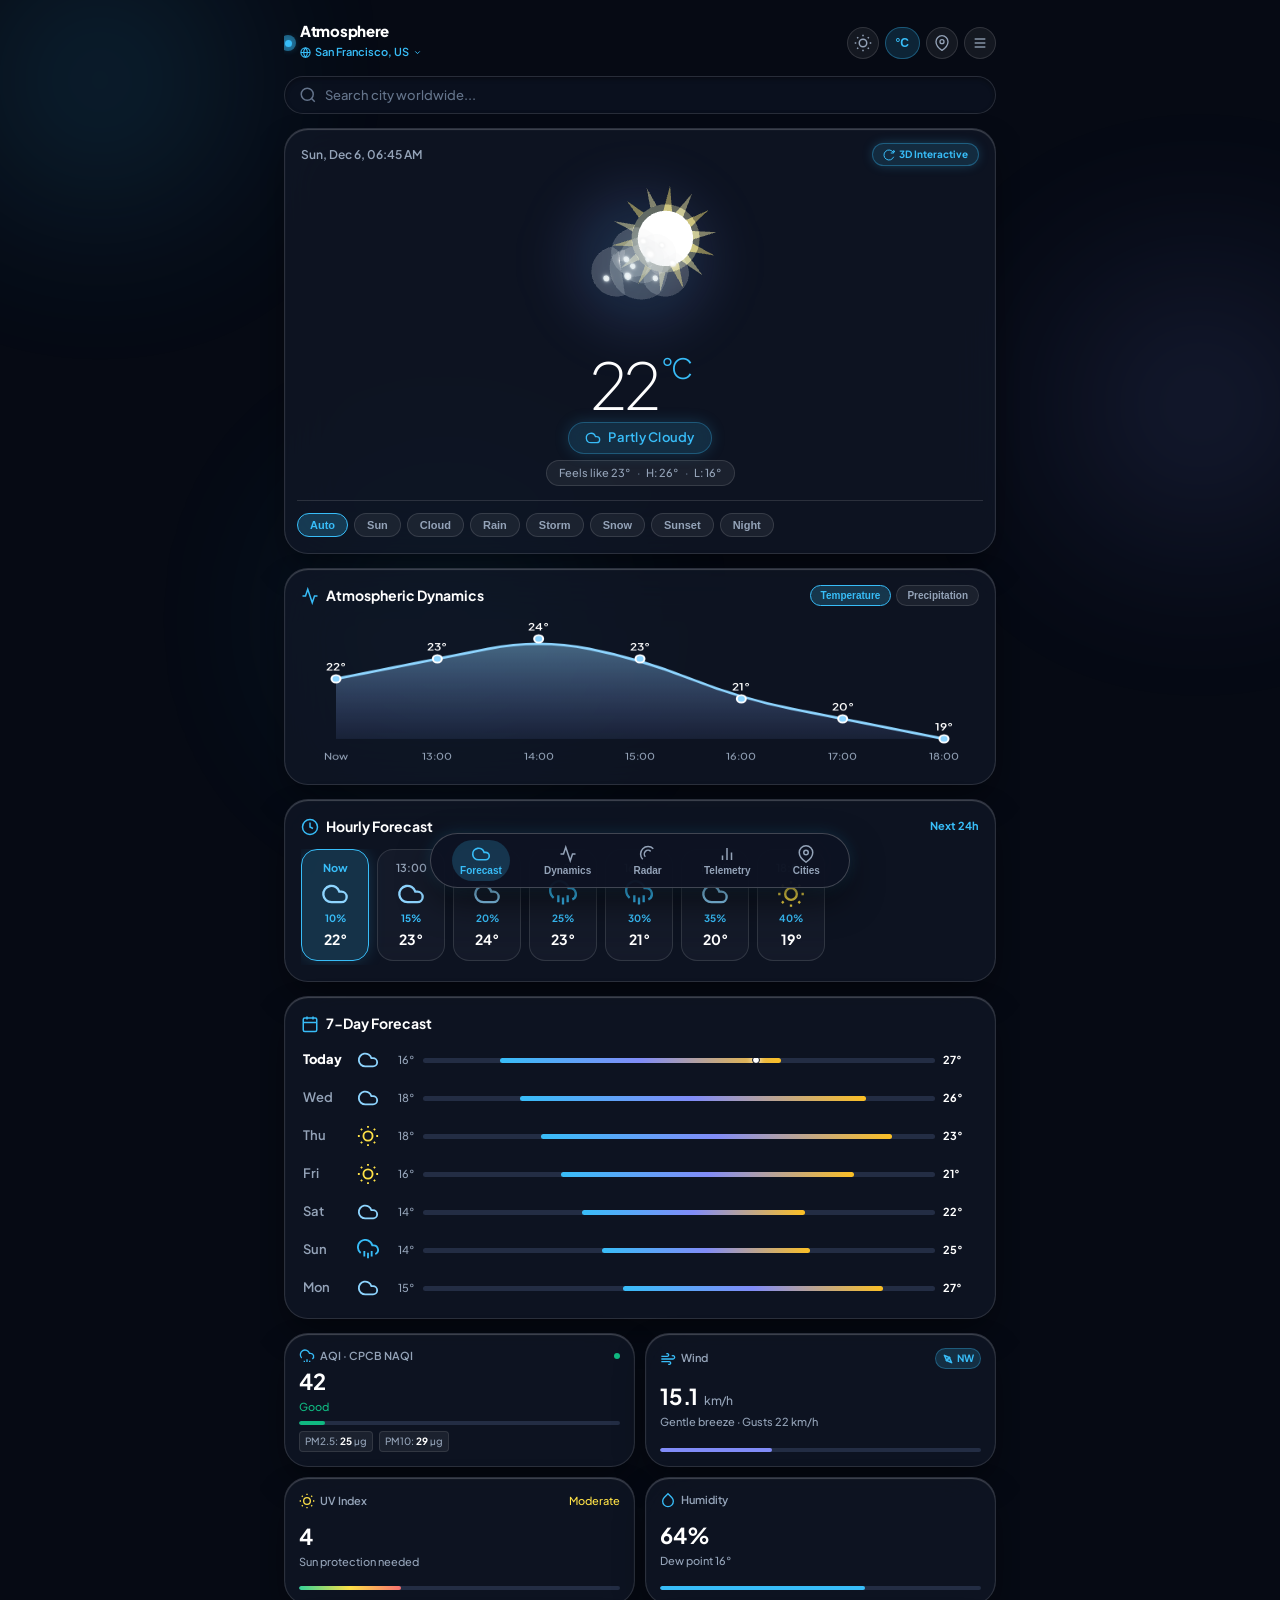
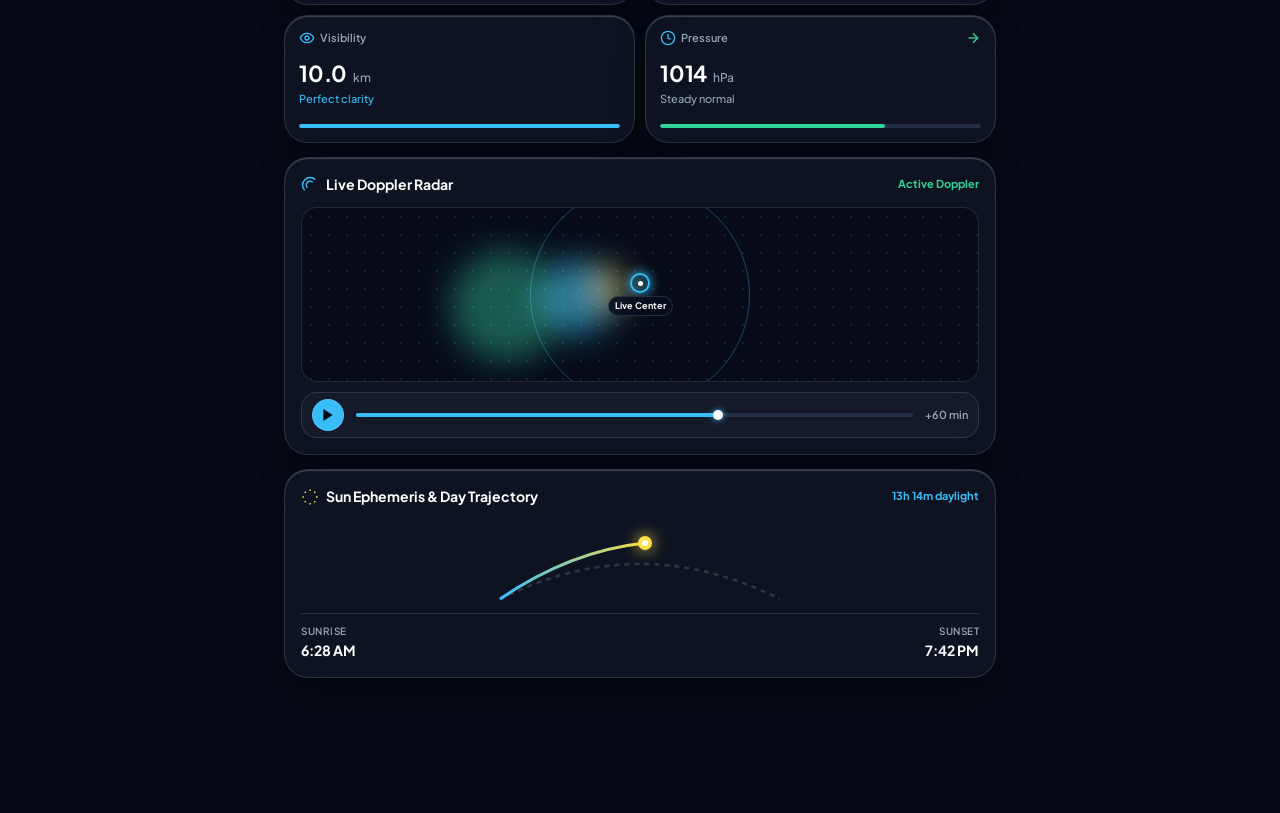
==== commit 889ef62c: "feat(aqi): implement official India CPCB NAQI calculation with PM2.5/PM10 breakdown and Open-Meteo f" ====
--- a/app/src/main/assets/weather3d/index.html
+++ b/app/src/main/assets/weather3d/index.html
@@ -171,21 +171,25 @@
             <!-- 5. Precision Weather Telemetry Grid -->
             <div class="telemetry-section" id="telemetrySection">
                 <div class="telemetry-grid">
-                    <!-- AQI Card -->
-                    <div class="glass-panel telemetry-card">
+                    <!-- AQI Card (Official CPCB NAQI Standard) -->
+                    <div class="glass-panel telemetry-card" id="aqiCard">
                         <div class="telemetry-top">
                             <div class="telemetry-label">
                                 <svg width="16" height="16" viewBox="0 0 24 24" fill="none" stroke="#38bdf8" stroke-width="2"><path d="M4 14.899A7 7 0 1 1 15.71 8h1.79a4.5 4.5 0 0 1 2.5 8.242M8 19v2M12 17v4M16 19v2"/></svg>
-                                <span>AQI</span>
-                            </div>
-                            <div class="telemetry-indicator-dot" id="aqiDot" style="background-color: #34d399;"></div>
-                        </div>
-                        <div>
-                            <div class="telemetry-val" id="tvAqiNumber">42</div>
-                            <div class="telemetry-desc" id="tvAqiDescription" style="color: #34d399;">Good Quality</div>
-                        </div>
-                        <div class="progress-track">
-                            <div class="progress-fill" id="aqiFill" style="width: 42%; background-color: #34d399;"></div>
+                                <span>AQI · CPCB NAQI</span>
+                            </div>
+                            <div class="telemetry-indicator-dot" id="aqiDot" style="background-color: #eab308;"></div>
+                        </div>
+                        <div>
+                            <div class="telemetry-val" id="tvAqiNumber">103</div>
+                            <div class="telemetry-desc" id="tvAqiDescription" style="color: #eab308;">Moderate</div>
+                        </div>
+                        <div class="progress-track">
+                            <div class="progress-fill" id="aqiFill" style="width: 21%; background-color: #eab308;"></div>
+                        </div>
+                        <div class="aqi-subpollutants">
+                            <span class="aqi-pill">PM2.5: <strong id="tvPm25Val">61</strong> µg</span>
+                            <span class="aqi-pill">PM10: <strong id="tvPm10Val">67</strong> µg</span>
                         </div>
                     </div>
 
--- a/app/src/main/assets/weather3d/css/style.css
+++ b/app/src/main/assets/weather3d/css/style.css
@@ -933,6 +933,32 @@
     transition: width 0.6s ease;
 }
 
+.aqi-subpollutants {
+    display: flex;
+    align-items: center;
+    gap: 6px;
+    margin-top: 6px;
+    flex-wrap: wrap;
+}
+
+.aqi-pill {
+    display: inline-flex;
+    align-items: center;
+    gap: 2px;
+    background: rgba(255, 255, 255, 0.06);
+    border: 1px solid rgba(255, 255, 255, 0.1);
+    padding: 2px 5px;
+    border-radius: 4px;
+    font-size: 10px;
+    color: var(--text-variant);
+    font-weight: 500;
+}
+
+.aqi-pill strong {
+    color: var(--text-white);
+    font-weight: 700;
+}
+
 .compass-badge {
     display: inline-flex;
     align-items: center;
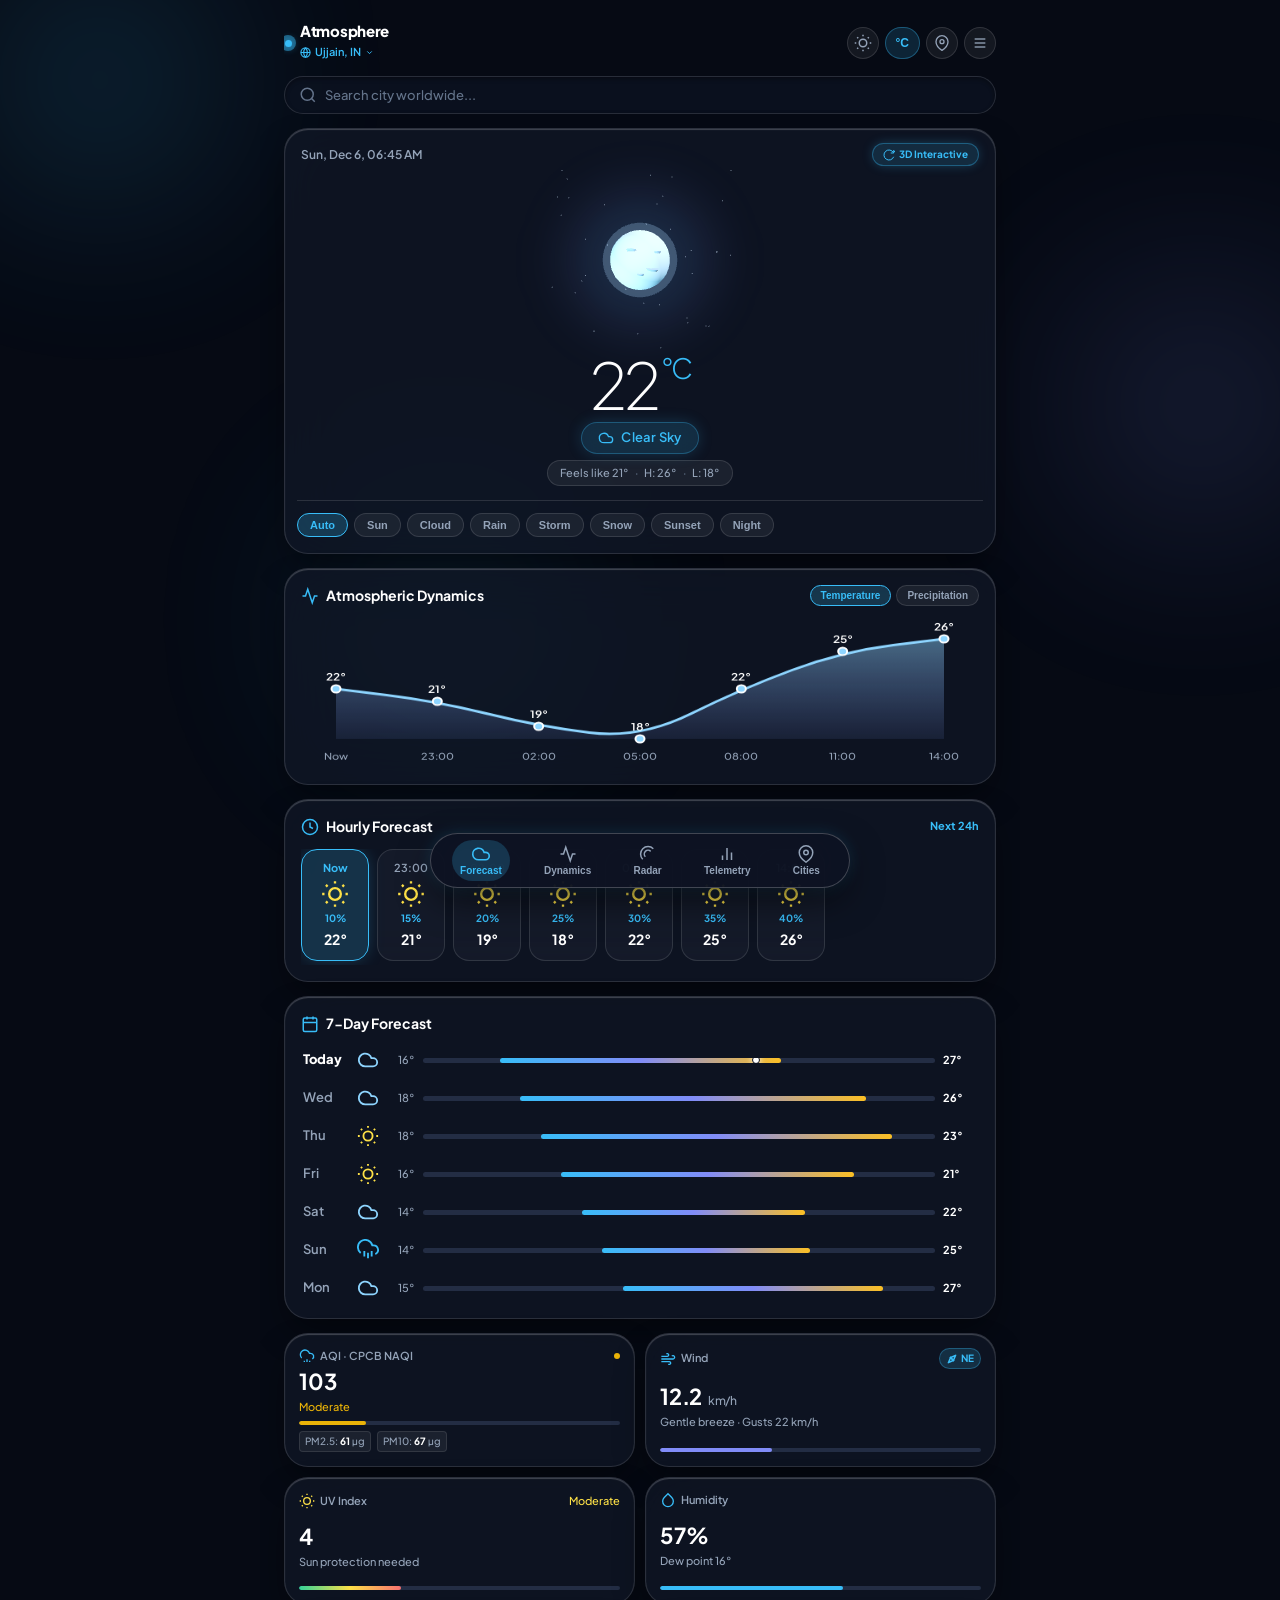
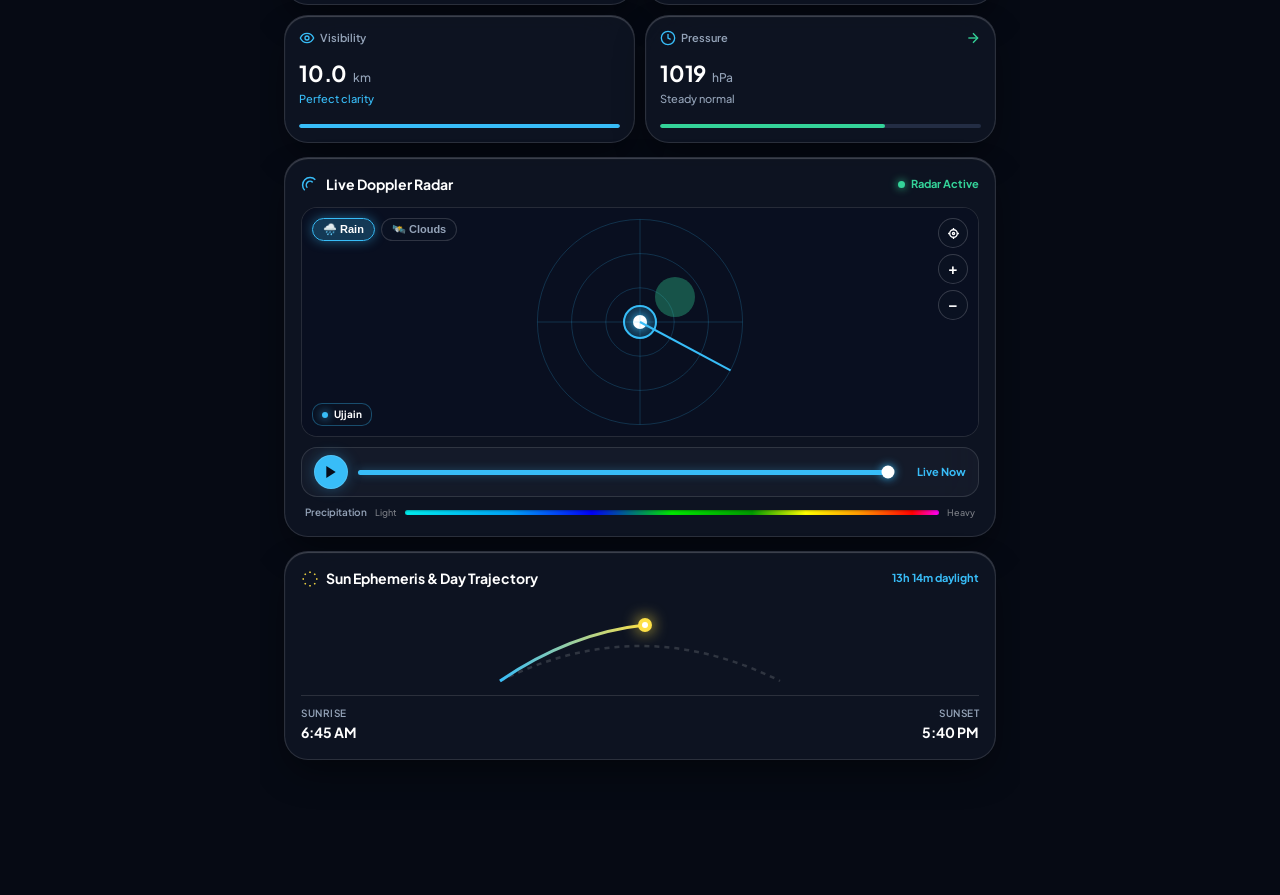
==== commit d031f375: "feat(radar): fix live doppler radar with Leaflet, RainViewer Doppler feed & ESRI dark canvas (v2.5.0" ====
--- a/app/src/main/assets/weather3d/index.html
+++ b/app/src/main/assets/weather3d/index.html
@@ -8,6 +8,7 @@
     <link rel="preconnect" href="https://fonts.googleapis.com">
     <link rel="preconnect" href="https://fonts.gstatic.com" crossorigin>
     <link href="https://fonts.googleapis.com/css2?family=Plus+Jakarta+Sans:wght@200;300;400;500;600;700;800&display=swap" rel="stylesheet">
+    <link rel="stylesheet" href="css/leaflet.css">
     <link rel="stylesheet" href="css/style.css">
 </head>
 <body>
@@ -286,37 +287,69 @@
                 </div>
             </div>
 
-            <!-- 6. Doppler Radar Preview Card -->
+            <!-- 6. Real Live Doppler Radar Card -->
             <div class="glass-panel radar-card" id="radarSection">
                 <div class="section-header">
                     <div class="section-title">
                         <svg width="18" height="18" viewBox="0 0 24 24" fill="none" stroke="#38bdf8" stroke-width="2"><path d="M19.07 4.93A10 10 0 0 0 4.93 19.07M15.54 8.46a5 5 0 0 0-7.07 7.07M12 12v.01"/></svg>
                         <span>Live Doppler Radar</span>
                     </div>
-                    <span class="section-badge" style="color: #34d399;">Active Doppler</span>
-                </div>
-
-                <div class="radar-viewport">
-                    <div class="radar-grid"></div>
-                    <div class="radar-sweep-beam"></div>
-                    <div class="radar-rain-bloom bloom-green"></div>
-                    <div class="radar-rain-bloom bloom-cyan"></div>
-                    <div class="radar-rain-bloom bloom-yellow"></div>
-                    <div class="radar-pin">
-                        <div class="pin-ring"><div class="pin-core"></div></div>
-                        <div class="pin-label">Live Center</div>
-                    </div>
-                </div>
-
+                    <div class="radar-status-badge">
+                        <span class="status-pulse-dot"></span>
+                        <span id="radarStatusText">Live Feed</span>
+                    </div>
+                </div>
+
+                <!-- Radar Interactive Map Viewport -->
+                <div class="radar-viewport" id="radarViewport">
+                    <div id="radarMap" class="radar-map-surface"></div>
+                    <canvas id="radarFallbackCanvas" class="radar-fallback-canvas hidden"></canvas>
+
+                    <!-- Layer Switcher Floating Pill -->
+                    <div class="radar-layer-switcher">
+                        <button class="layer-pill active" id="btnRadarPrecip" data-layer="radar">🌧️ Rain</button>
+                        <button class="layer-pill" id="btnRadarSatellite" data-layer="satellite">🛰️ Clouds</button>
+                    </div>
+
+                    <!-- Map Action Floating Pills (Zoom / Recenter) -->
+                    <div class="radar-map-tools">
+                        <button class="tool-circle-btn" id="btnRadarRecenter" title="Recenter Location">
+                            <svg width="13" height="13" viewBox="0 0 24 24" fill="none" stroke="currentColor" stroke-width="2.5"><circle cx="12" cy="12" r="7"/><circle cx="12" cy="12" r="2"/><path d="M12 2v3M12 19v3M2 12h3M19 12h3"/></svg>
+                        </button>
+                        <button class="tool-circle-btn" id="btnRadarZoomIn" title="Zoom In">+</button>
+                        <button class="tool-circle-btn" id="btnRadarZoomOut" title="Zoom Out">−</button>
+                    </div>
+
+                    <!-- Center Marker Badge -->
+                    <div class="radar-center-beacon" id="radarCenterBeacon">
+                        <span class="beacon-dot"></span>
+                        <span id="radarBeaconCity">Live Center</span>
+                    </div>
+                </div>
+
+                <!-- Radar Playback & Timeline Controls -->
                 <div class="radar-controls-strip">
-                    <button class="icon-btn" id="radarPlayBtn" style="width: 32px; height: 32px; background: var(--primary-cyan); color: #080e1d;">
-                        <svg width="16" height="16" viewBox="0 0 24 24" fill="currentColor"><polygon points="5 3 19 12 5 21 5 3"/></svg>
+                    <button class="icon-btn radar-play-btn" id="radarPlayBtn" title="Play / Pause Radar Loop">
+                        <svg id="radarPlayIcon" width="16" height="16" viewBox="0 0 24 24" fill="currentColor"><polygon points="5 3 19 12 5 21 5 3"/></svg>
+                        <svg id="radarPauseIcon" class="hidden" width="16" height="16" viewBox="0 0 24 24" fill="currentColor"><rect x="6" y="4" width="4" height="16"/><rect x="14" y="4" width="4" height="16"/></svg>
                     </button>
-                    <div class="radar-timeline-track">
-                        <div class="radar-timeline-progress"></div>
-                        <div class="radar-thumb"></div>
-                    </div>
-                    <span style="font-size: 11px; color: var(--text-variant); font-weight: 600;">+60 min</span>
+                    
+                    <div class="radar-timeline-container" id="radarTimelineTrack">
+                        <div class="radar-timeline-rail">
+                            <div class="radar-timeline-progress" id="radarTimelineFill" style="width: 100%;"></div>
+                            <div class="radar-thumb" id="radarTimelineThumb" style="left: 100%;"></div>
+                        </div>
+                    </div>
+
+                    <div class="radar-timestamp-badge" id="radarTimestampText">Live Now</div>
+                </div>
+
+                <!-- Radar Reflectivity dBZ Legend -->
+                <div class="radar-legend-strip">
+                    <span class="legend-label">Precipitation</span>
+                    <span class="legend-sublabel">Light</span>
+                    <div class="legend-gradient-bar"></div>
+                    <span class="legend-sublabel">Heavy</span>
                 </div>
             </div>
 
@@ -458,6 +491,7 @@
 
     <!-- Bundled Three.js Engine & App Scripts -->
     <script src="js/three.min.js"></script>
+    <script src="js/leaflet.js"></script>
     <script src="js/weather3d.js"></script>
     <script src="js/app.js"></script>
 </body>
--- a/app/src/main/assets/weather3d/css/leaflet.css
+++ b/app/src/main/assets/weather3d/css/leaflet.css
@@ -0,0 +1,661 @@
+/* required styles */
+
+.leaflet-pane,
+.leaflet-tile,
+.leaflet-marker-icon,
+.leaflet-marker-shadow,
+.leaflet-tile-container,
+.leaflet-pane > svg,
+.leaflet-pane > canvas,
+.leaflet-zoom-box,
+.leaflet-image-layer,
+.leaflet-layer {
+	position: absolute;
+	left: 0;
+	top: 0;
+	}
+.leaflet-container {
+	overflow: hidden;
+	}
+.leaflet-tile,
+.leaflet-marker-icon,
+.leaflet-marker-shadow {
+	-webkit-user-select: none;
+	   -moz-user-select: none;
+	        user-select: none;
+	  -webkit-user-drag: none;
+	}
+/* Prevents IE11 from highlighting tiles in blue */
+.leaflet-tile::selection {
+	background: transparent;
+}
+/* Safari renders non-retina tile on retina better with this, but Chrome is worse */
+.leaflet-safari .leaflet-tile {
+	image-rendering: -webkit-optimize-contrast;
+	}
+/* hack that prevents hw layers "stretching" when loading new tiles */
+.leaflet-safari .leaflet-tile-container {
+	width: 1600px;
+	height: 1600px;
+	-webkit-transform-origin: 0 0;
+	}
+.leaflet-marker-icon,
+.leaflet-marker-shadow {
+	display: block;
+	}
+/* .leaflet-container svg: reset svg max-width decleration shipped in Joomla! (joomla.org) 3.x */
+/* .leaflet-container img: map is broken in FF if you have max-width: 100% on tiles */
+.leaflet-container .leaflet-overlay-pane svg {
+	max-width: none !important;
+	max-height: none !important;
+	}
+.leaflet-container .leaflet-marker-pane img,
+.leaflet-container .leaflet-shadow-pane img,
+.leaflet-container .leaflet-tile-pane img,
+.leaflet-container img.leaflet-image-layer,
+.leaflet-container .leaflet-tile {
+	max-width: none !important;
+	max-height: none !important;
+	width: auto;
+	padding: 0;
+	}
+
+.leaflet-container img.leaflet-tile {
+	/* See: https://bugs.chromium.org/p/chromium/issues/detail?id=600120 */
+	mix-blend-mode: plus-lighter;
+}
+
+.leaflet-container.leaflet-touch-zoom {
+	-ms-touch-action: pan-x pan-y;
+	touch-action: pan-x pan-y;
+	}
+.leaflet-container.leaflet-touch-drag {
+	-ms-touch-action: pinch-zoom;
+	/* Fallback for FF which doesn't support pinch-zoom */
+	touch-action: none;
+	touch-action: pinch-zoom;
+}
+.leaflet-container.leaflet-touch-drag.leaflet-touch-zoom {
+	-ms-touch-action: none;
+	touch-action: none;
+}
+.leaflet-container {
+	-webkit-tap-highlight-color: transparent;
+}
+.leaflet-container a {
+	-webkit-tap-highlight-color: rgba(51, 181, 229, 0.4);
+}
+.leaflet-tile {
+	filter: inherit;
+	visibility: hidden;
+	}
+.leaflet-tile-loaded {
+	visibility: inherit;
+	}
+.leaflet-zoom-box {
+	width: 0;
+	height: 0;
+	-moz-box-sizing: border-box;
+	     box-sizing: border-box;
+	z-index: 800;
+	}
+/* workaround for https://bugzilla.mozilla.org/show_bug.cgi?id=888319 */
+.leaflet-overlay-pane svg {
+	-moz-user-select: none;
+	}
+
+.leaflet-pane         { z-index: 400; }
+
+.leaflet-tile-pane    { z-index: 200; }
+.leaflet-overlay-pane { z-index: 400; }
+.leaflet-shadow-pane  { z-index: 500; }
+.leaflet-marker-pane  { z-index: 600; }
+.leaflet-tooltip-pane   { z-index: 650; }
+.leaflet-popup-pane   { z-index: 700; }
+
+.leaflet-map-pane canvas { z-index: 100; }
+.leaflet-map-pane svg    { z-index: 200; }
+
+.leaflet-vml-shape {
+	width: 1px;
+	height: 1px;
+	}
+.lvml {
+	behavior: url(#default#VML);
+	display: inline-block;
+	position: absolute;
+	}
+
+
+/* control positioning */
+
+.leaflet-control {
+	position: relative;
+	z-index: 800;
+	pointer-events: visiblePainted; /* IE 9-10 doesn't have auto */
+	pointer-events: auto;
+	}
+.leaflet-top,
+.leaflet-bottom {
+	position: absolute;
+	z-index: 1000;
+	pointer-events: none;
+	}
+.leaflet-top {
+	top: 0;
+	}
+.leaflet-right {
+	right: 0;
+	}
+.leaflet-bottom {
+	bottom: 0;
+	}
+.leaflet-left {
+	left: 0;
+	}
+.leaflet-control {
+	float: left;
+	clear: both;
+	}
+.leaflet-right .leaflet-control {
+	float: right;
+	}
+.leaflet-top .leaflet-control {
+	margin-top: 10px;
+	}
+.leaflet-bottom .leaflet-control {
+	margin-bottom: 10px;
+	}
+.leaflet-left .leaflet-control {
+	margin-left: 10px;
+	}
+.leaflet-right .leaflet-control {
+	margin-right: 10px;
+	}
+
+
+/* zoom and fade animations */
+
+.leaflet-fade-anim .leaflet-popup {
+	opacity: 0;
+	-webkit-transition: opacity 0.2s linear;
+	   -moz-transition: opacity 0.2s linear;
+	        transition: opacity 0.2s linear;
+	}
+.leaflet-fade-anim .leaflet-map-pane .leaflet-popup {
+	opacity: 1;
+	}
+.leaflet-zoom-animated {
+	-webkit-transform-origin: 0 0;
+	    -ms-transform-origin: 0 0;
+	        transform-origin: 0 0;
+	}
+svg.leaflet-zoom-animated {
+	will-change: transform;
+}
+
+.leaflet-zoom-anim .leaflet-zoom-animated {
+	-webkit-transition: -webkit-transform 0.25s cubic-bezier(0,0,0.25,1);
+	   -moz-transition:    -moz-transform 0.25s cubic-bezier(0,0,0.25,1);
+	        transition:         transform 0.25s cubic-bezier(0,0,0.25,1);
+	}
+.leaflet-zoom-anim .leaflet-tile,
+.leaflet-pan-anim .leaflet-tile {
+	-webkit-transition: none;
+	   -moz-transition: none;
+	        transition: none;
+	}
+
+.leaflet-zoom-anim .leaflet-zoom-hide {
+	visibility: hidden;
+	}
+
+
+/* cursors */
+
+.leaflet-interactive {
+	cursor: pointer;
+	}
+.leaflet-grab {
+	cursor: -webkit-grab;
+	cursor:    -moz-grab;
+	cursor:         grab;
+	}
+.leaflet-crosshair,
+.leaflet-crosshair .leaflet-interactive {
+	cursor: crosshair;
+	}
+.leaflet-popup-pane,
+.leaflet-control {
+	cursor: auto;
+	}
+.leaflet-dragging .leaflet-grab,
+.leaflet-dragging .leaflet-grab .leaflet-interactive,
+.leaflet-dragging .leaflet-marker-draggable {
+	cursor: move;
+	cursor: -webkit-grabbing;
+	cursor:    -moz-grabbing;
+	cursor:         grabbing;
+	}
+
+/* marker & overlays interactivity */
+.leaflet-marker-icon,
+.leaflet-marker-shadow,
+.leaflet-image-layer,
+.leaflet-pane > svg path,
+.leaflet-tile-container {
+	pointer-events: none;
+	}
+
+.leaflet-marker-icon.leaflet-interactive,
+.leaflet-image-layer.leaflet-interactive,
+.leaflet-pane > svg path.leaflet-interactive,
+svg.leaflet-image-layer.leaflet-interactive path {
+	pointer-events: visiblePainted; /* IE 9-10 doesn't have auto */
+	pointer-events: auto;
+	}
+
+/* visual tweaks */
+
+.leaflet-container {
+	background: #ddd;
+	outline-offset: 1px;
+	}
+.leaflet-container a {
+	color: #0078A8;
+	}
+.leaflet-zoom-box {
+	border: 2px dotted #38f;
+	background: rgba(255,255,255,0.5);
+	}
+
+
+/* general typography */
+.leaflet-container {
+	font-family: "Helvetica Neue", Arial, Helvetica, sans-serif;
+	font-size: 12px;
+	font-size: 0.75rem;
+	line-height: 1.5;
+	}
+
+
+/* general toolbar styles */
+
+.leaflet-bar {
+	box-shadow: 0 1px 5px rgba(0,0,0,0.65);
+	border-radius: 4px;
+	}
+.leaflet-bar a {
+	background-color: #fff;
+	border-bottom: 1px solid #ccc;
+	width: 26px;
+	height: 26px;
+	line-height: 26px;
+	display: block;
+	text-align: center;
+	text-decoration: none;
+	color: black;
+	}
+.leaflet-bar a,
+.leaflet-control-layers-toggle {
+	background-position: 50% 50%;
+	background-repeat: no-repeat;
+	display: block;
+	}
+.leaflet-bar a:hover,
+.leaflet-bar a:focus {
+	background-color: #f4f4f4;
+	}
+.leaflet-bar a:first-child {
+	border-top-left-radius: 4px;
+	border-top-right-radius: 4px;
+	}
+.leaflet-bar a:last-child {
+	border-bottom-left-radius: 4px;
+	border-bottom-right-radius: 4px;
+	border-bottom: none;
+	}
+.leaflet-bar a.leaflet-disabled {
+	cursor: default;
+	background-color: #f4f4f4;
+	color: #bbb;
+	}
+
+.leaflet-touch .leaflet-bar a {
+	width: 30px;
+	height: 30px;
+	line-height: 30px;
+	}
+.leaflet-touch .leaflet-bar a:first-child {
+	border-top-left-radius: 2px;
+	border-top-right-radius: 2px;
+	}
+.leaflet-touch .leaflet-bar a:last-child {
+	border-bottom-left-radius: 2px;
+	border-bottom-right-radius: 2px;
+	}
+
+/* zoom control */
+
+.leaflet-control-zoom-in,
+.leaflet-control-zoom-out {
+	font: bold 18px 'Lucida Console', Monaco, monospace;
+	text-indent: 1px;
+	}
+
+.leaflet-touch .leaflet-control-zoom-in, .leaflet-touch .leaflet-control-zoom-out  {
+	font-size: 22px;
+	}
+
+
+/* layers control */
+
+.leaflet-control-layers {
+	box-shadow: 0 1px 5px rgba(0,0,0,0.4);
+	background: #fff;
+	border-radius: 5px;
+	}
+.leaflet-control-layers-toggle {
+	background-image: url(images/layers.png);
+	width: 36px;
+	height: 36px;
+	}
+.leaflet-retina .leaflet-control-layers-toggle {
+	background-image: url(images/layers-2x.png);
+	background-size: 26px 26px;
+	}
+.leaflet-touch .leaflet-control-layers-toggle {
+	width: 44px;
+	height: 44px;
+	}
+.leaflet-control-layers .leaflet-control-layers-list,
+.leaflet-control-layers-expanded .leaflet-control-layers-toggle {
+	display: none;
+	}
+.leaflet-control-layers-expanded .leaflet-control-layers-list {
+	display: block;
+	position: relative;
+	}
+.leaflet-control-layers-expanded {
+	padding: 6px 10px 6px 6px;
+	color: #333;
+	background: #fff;
+	}
+.leaflet-control-layers-scrollbar {
+	overflow-y: scroll;
+	overflow-x: hidden;
+	padding-right: 5px;
+	}
+.leaflet-control-layers-selector {
+	margin-top: 2px;
+	position: relative;
+	top: 1px;
+	}
+.leaflet-control-layers label {
+	display: block;
+	font-size: 13px;
+	font-size: 1.08333em;
+	}
+.leaflet-control-layers-separator {
+	height: 0;
+	border-top: 1px solid #ddd;
+	margin: 5px -10px 5px -6px;
+	}
+
+/* Default icon URLs */
+.leaflet-default-icon-path { /* used only in path-guessing heuristic, see L.Icon.Default */
+	background-image: url(images/marker-icon.png);
+	}
+
+
+/* attribution and scale controls */
+
+.leaflet-container .leaflet-control-attribution {
+	background: #fff;
+	background: rgba(255, 255, 255, 0.8);
+	margin: 0;
+	}
+.leaflet-control-attribution,
+.leaflet-control-scale-line {
+	padding: 0 5px;
+	color: #333;
+	line-height: 1.4;
+	}
+.leaflet-control-attribution a {
+	text-decoration: none;
+	}
+.leaflet-control-attribution a:hover,
+.leaflet-control-attribution a:focus {
+	text-decoration: underline;
+	}
+.leaflet-attribution-flag {
+	display: inline !important;
+	vertical-align: baseline !important;
+	width: 1em;
+	height: 0.6669em;
+	}
+.leaflet-left .leaflet-control-scale {
+	margin-left: 5px;
+	}
+.leaflet-bottom .leaflet-control-scale {
+	margin-bottom: 5px;
+	}
+.leaflet-control-scale-line {
+	border: 2px solid #777;
+	border-top: none;
+	line-height: 1.1;
+	padding: 2px 5px 1px;
+	white-space: nowrap;
+	-moz-box-sizing: border-box;
+	     box-sizing: border-box;
+	background: rgba(255, 255, 255, 0.8);
+	text-shadow: 1px 1px #fff;
+	}
+.leaflet-control-scale-line:not(:first-child) {
+	border-top: 2px solid #777;
+	border-bottom: none;
+	margin-top: -2px;
+	}
+.leaflet-control-scale-line:not(:first-child):not(:last-child) {
+	border-bottom: 2px solid #777;
+	}
+
+.leaflet-touch .leaflet-control-attribution,
+.leaflet-touch .leaflet-control-layers,
+.leaflet-touch .leaflet-bar {
+	box-shadow: none;
+	}
+.leaflet-touch .leaflet-control-layers,
+.leaflet-touch .leaflet-bar {
+	border: 2px solid rgba(0,0,0,0.2);
+	background-clip: padding-box;
+	}
+
+
+/* popup */
+
+.leaflet-popup {
+	position: absolute;
+	text-align: center;
+	margin-bottom: 20px;
+	}
+.leaflet-popup-content-wrapper {
+	padding: 1px;
+	text-align: left;
+	border-radius: 12px;
+	}
+.leaflet-popup-content {
+	margin: 13px 24px 13px 20px;
+	line-height: 1.3;
+	font-size: 13px;
+	font-size: 1.08333em;
+	min-height: 1px;
+	}
+.leaflet-popup-content p {
+	margin: 17px 0;
+	margin: 1.3em 0;
+	}
+.leaflet-popup-tip-container {
+	width: 40px;
+	height: 20px;
+	position: absolute;
+	left: 50%;
+	margin-top: -1px;
+	margin-left: -20px;
+	overflow: hidden;
+	pointer-events: none;
+	}
+.leaflet-popup-tip {
+	width: 17px;
+	height: 17px;
+	padding: 1px;
+
+	margin: -10px auto 0;
+	pointer-events: auto;
+
+	-webkit-transform: rotate(45deg);
+	   -moz-transform: rotate(45deg);
+	    -ms-transform: rotate(45deg);
+	        transform: rotate(45deg);
+	}
+.leaflet-popup-content-wrapper,
+.leaflet-popup-tip {
+	background: white;
+	color: #333;
+	box-shadow: 0 3px 14px rgba(0,0,0,0.4);
+	}
+.leaflet-container a.leaflet-popup-close-button {
+	position: absolute;
+	top: 0;
+	right: 0;
+	border: none;
+	text-align: center;
+	width: 24px;
+	height: 24px;
+	font: 16px/24px Tahoma, Verdana, sans-serif;
+	color: #757575;
+	text-decoration: none;
+	background: transparent;
+	}
+.leaflet-container a.leaflet-popup-close-button:hover,
+.leaflet-container a.leaflet-popup-close-button:focus {
+	color: #585858;
+	}
+.leaflet-popup-scrolled {
+	overflow: auto;
+	}
+
+.leaflet-oldie .leaflet-popup-content-wrapper {
+	-ms-zoom: 1;
+	}
+.leaflet-oldie .leaflet-popup-tip {
+	width: 24px;
+	margin: 0 auto;
+
+	-ms-filter: "progid:DXImageTransform.Microsoft.Matrix(M11=0.70710678, M12=0.70710678, M21=-0.70710678, M22=0.70710678)";
+	filter: progid:DXImageTransform.Microsoft.Matrix(M11=0.70710678, M12=0.70710678, M21=-0.70710678, M22=0.70710678);
+	}
+
+.leaflet-oldie .leaflet-control-zoom,
+.leaflet-oldie .leaflet-control-layers,
+.leaflet-oldie .leaflet-popup-content-wrapper,
+.leaflet-oldie .leaflet-popup-tip {
+	border: 1px solid #999;
+	}
+
+
+/* div icon */
+
+.leaflet-div-icon {
+	background: #fff;
+	border: 1px solid #666;
+	}
+
+
+/* Tooltip */
+/* Base styles for the element that has a tooltip */
+.leaflet-tooltip {
+	position: absolute;
+	padding: 6px;
+	background-color: #fff;
+	border: 1px solid #fff;
+	border-radius: 3px;
+	color: #222;
+	white-space: nowrap;
+	-webkit-user-select: none;
+	-moz-user-select: none;
+	-ms-user-select: none;
+	user-select: none;
+	pointer-events: none;
+	box-shadow: 0 1px 3px rgba(0,0,0,0.4);
+	}
+.leaflet-tooltip.leaflet-interactive {
+	cursor: pointer;
+	pointer-events: auto;
+	}
+.leaflet-tooltip-top:before,
+.leaflet-tooltip-bottom:before,
+.leaflet-tooltip-left:before,
+.leaflet-tooltip-right:before {
+	position: absolute;
+	pointer-events: none;
+	border: 6px solid transparent;
+	background: transparent;
+	content: "";
+	}
+
+/* Directions */
+
+.leaflet-tooltip-bottom {
+	margin-top: 6px;
+}
+.leaflet-tooltip-top {
+	margin-top: -6px;
+}
+.leaflet-tooltip-bottom:before,
+.leaflet-tooltip-top:before {
+	left: 50%;
+	margin-left: -6px;
+	}
+.leaflet-tooltip-top:before {
+	bottom: 0;
+	margin-bottom: -12px;
+	border-top-color: #fff;
+	}
+.leaflet-tooltip-bottom:before {
+	top: 0;
+	margin-top: -12px;
+	margin-left: -6px;
+	border-bottom-color: #fff;
+	}
+.leaflet-tooltip-left {
+	margin-left: -6px;
+}
+.leaflet-tooltip-right {
+	margin-left: 6px;
+}
+.leaflet-tooltip-left:before,
+.leaflet-tooltip-right:before {
+	top: 50%;
+	margin-top: -6px;
+	}
+.leaflet-tooltip-left:before {
+	right: 0;
+	margin-right: -12px;
+	border-left-color: #fff;
+	}
+.leaflet-tooltip-right:before {
+	left: 0;
+	margin-left: -12px;
+	border-right-color: #fff;
+	}
+
+/* Printing */
+
+@media print {
+	/* Prevent printers from removing background-images of controls. */
+	.leaflet-control {
+		-webkit-print-color-adjust: exact;
+		print-color-adjust: exact;
+		}
+	}
--- a/app/src/main/assets/weather3d/css/style.css
+++ b/app/src/main/assets/weather3d/css/style.css
@@ -977,154 +977,314 @@
 }
 
 /* ==========================================================================
-   6. Doppler Radar Card
+   6. Live Doppler Radar Card (Real RainViewer Integration)
    ========================================================================== */
 .radar-card {
     padding: 16px;
 }
 
+.radar-status-badge {
+    display: inline-flex;
+    align-items: center;
+    gap: 6px;
+    font-size: 11px;
+    color: #34d399;
+    font-weight: 700;
+}
+
+.status-pulse-dot {
+    width: 7px;
+    height: 7px;
+    border-radius: 50%;
+    background: #34d399;
+    box-shadow: 0 0 8px #34d399;
+    animation: radar-pulse 1.6s infinite ease-in-out;
+}
+
+@keyframes radar-pulse {
+    0%, 100% { transform: scale(0.9); opacity: 0.8; }
+    50% { transform: scale(1.3); opacity: 1; }
+}
+
 .radar-viewport {
     position: relative;
-    height: 175px;
+    height: 230px;
     border-radius: var(--radius-md);
-    background: #060b17;
+    background: #080e1d;
     overflow: hidden;
     margin-top: 8px;
     border: 1px solid var(--border-glass);
-    display: flex;
-    align-items: center;
-    justify-content: center;
-}
-
-.radar-grid {
+}
+
+.radar-map-surface {
+    width: 100%;
+    height: 100%;
+    background: #090f20;
+    z-index: 1;
+}
+
+/* Custom Dark Leaflet Styling */
+.radar-map-surface .leaflet-tile-pane {
+    filter: brightness(0.9) contrast(1.1);
+}
+
+.radar-map-surface .leaflet-control-container .leaflet-top,
+.radar-map-surface .leaflet-control-container .leaflet-bottom {
+    display: none !important;
+}
+
+.radar-fallback-canvas {
     position: absolute;
     inset: 0;
-    opacity: 0.15;
-    background-image: radial-gradient(var(--primary-cyan) 1px, transparent 1px);
-    background-size: 18px 18px;
-}
-
-.radar-sweep-beam {
+    width: 100%;
+    height: 100%;
+    z-index: 2;
+    pointer-events: none;
+}
+
+/* Radar Layer Switcher */
+.radar-layer-switcher {
     position: absolute;
-    width: 220px;
-    height: 220px;
+    top: 10px;
+    left: 10px;
+    z-index: 400;
+    display: flex;
+    gap: 6px;
+}
+
+.layer-pill {
+    background: rgba(11, 18, 35, 0.85);
+    border: 1px solid rgba(255, 255, 255, 0.15);
+    border-radius: var(--radius-pill);
+    color: var(--text-variant);
+    padding: 4px 10px;
+    font-size: 11px;
+    font-weight: 600;
+    cursor: pointer;
+    backdrop-filter: blur(8px);
+    transition: all 0.2s ease;
+}
+
+.layer-pill:hover {
+    border-color: rgba(56, 189, 248, 0.5);
+    color: var(--text-white);
+}
+
+.layer-pill.active {
+    background: rgba(56, 189, 248, 0.25);
+    border-color: var(--primary-cyan);
+    color: var(--text-white);
+    box-shadow: 0 0 12px rgba(56, 189, 248, 0.45);
+}
+
+/* Floating Map Tools */
+.radar-map-tools {
+    position: absolute;
+    top: 10px;
+    right: 10px;
+    z-index: 400;
+    display: flex;
+    flex-direction: column;
+    gap: 6px;
+}
+
+.tool-circle-btn {
+    width: 30px;
+    height: 30px;
     border-radius: 50%;
+    background: rgba(11, 18, 35, 0.85);
+    border: 1px solid rgba(255, 255, 255, 0.18);
+    color: var(--text-white);
+    display: flex;
+    align-items: center;
+    justify-content: center;
+    cursor: pointer;
+    font-size: 15px;
+    font-weight: 700;
+    backdrop-filter: blur(8px);
+    transition: all 0.2s ease;
+}
+
+.tool-circle-btn:hover {
+    background: rgba(56, 189, 248, 0.25);
+    border-color: var(--primary-cyan);
+}
+
+/* Center Location Beacon */
+.radar-center-beacon {
+    position: absolute;
+    bottom: 10px;
+    left: 10px;
+    z-index: 400;
+    display: flex;
+    align-items: center;
+    gap: 6px;
+    background: rgba(11, 18, 35, 0.85);
     border: 1px solid rgba(56, 189, 248, 0.35);
-    animation: radar-sweep 6s linear infinite;
-}
-
-@keyframes radar-sweep {
-    from { transform: rotate(0deg); }
-    to { transform: rotate(360deg); }
-}
-
-.radar-rain-bloom {
+    padding: 3px 9px;
+    border-radius: var(--radius-sm);
+    font-size: 10px;
+    color: var(--text-white);
+    font-weight: 700;
+    backdrop-filter: blur(8px);
+}
+
+.beacon-dot {
+    width: 6px;
+    height: 6px;
+    border-radius: 50%;
+    background: var(--primary-cyan);
+    box-shadow: 0 0 8px var(--primary-cyan);
+}
+
+/* Leaflet Custom Beacon Marker */
+.radar-marker-pulse {
+    position: relative;
+    width: 22px;
+    height: 22px;
+}
+
+.radar-marker-pulse .marker-ring {
     position: absolute;
+    inset: -6px;
     border-radius: 50%;
-    filter: blur(16px);
-    mix-blend-mode: screen;
-}
-
-.bloom-green {
-    width: 110px;
-    height: 110px;
-    top: 25%;
-    left: 22%;
-    background: rgba(52, 211, 153, 0.4);
-}
-
-.bloom-cyan {
-    width: 75px;
-    height: 75px;
-    top: 30%;
-    left: 35%;
-    background: rgba(56, 189, 248, 0.55);
-}
-
-.bloom-yellow {
-    width: 40px;
-    height: 40px;
-    top: 35%;
-    left: 42%;
-    background: rgba(251, 191, 36, 0.6);
-}
-
-.radar-pin {
+    border: 2px solid var(--primary-cyan);
+    background: rgba(56, 189, 248, 0.2);
+    animation: marker-ping 2s cubic-bezier(0, 0, 0.2, 1) infinite;
+}
+
+@keyframes marker-ping {
+    0% { transform: scale(0.6); opacity: 1; }
+    75%, 100% { transform: scale(2.2); opacity: 0; }
+}
+
+.radar-marker-pulse .marker-core {
     position: absolute;
-    z-index: 5;
-    display: flex;
-    flex-direction: column;
-    align-items: center;
-}
-
-.pin-ring {
-    width: 20px;
-    height: 20px;
-    border-radius: 50%;
-    background: rgba(56, 189, 248, 0.25);
-    border: 2px solid var(--primary-cyan);
-    box-shadow: 0 0 12px var(--primary-cyan);
-    display: flex;
-    align-items: center;
-    justify-content: center;
-}
-
-.pin-core {
-    width: 5px;
-    height: 5px;
+    inset: 4px;
     border-radius: 50%;
     background: #ffffff;
-}
-
-.pin-label {
-    margin-top: 3px;
-    padding: 2px 6px;
-    border-radius: var(--radius-sm);
-    background: rgba(8, 14, 29, 0.85);
-    border: 1px solid var(--border-glass);
-    font-size: 9px;
-    font-weight: 700;
-    color: var(--text-white);
-}
-
+    box-shadow: 0 0 10px var(--primary-cyan);
+}
+
+/* Playback & Scrub Strip */
 .radar-controls-strip {
     display: flex;
     align-items: center;
-    justify-content: space-between;
+    gap: 10px;
     margin-top: 10px;
-    padding: 6px 10px;
+    padding: 7px 12px;
     border-radius: var(--radius-md);
     background: rgba(25, 31, 47, 0.65);
     border: 1px solid var(--border-glass);
 }
 
-.radar-timeline-track {
+.radar-play-btn {
+    width: 34px;
+    height: 34px;
+    border-radius: 50%;
+    background: var(--primary-cyan);
+    color: #070d1a;
+    display: flex;
+    align-items: center;
+    justify-content: center;
+    flex-shrink: 0;
+    box-shadow: 0 0 14px var(--primary-glow);
+    transition: transform 0.15s ease, background 0.2s ease;
+}
+
+.radar-play-btn:active {
+    transform: scale(0.92);
+}
+
+.radar-play-btn.playing {
+    background: #10b981;
+    color: #070d1a;
+    box-shadow: 0 0 14px rgba(16, 185, 129, 0.5);
+}
+
+.radar-timeline-container {
     flex: 1;
-    margin: 0 12px;
-    height: 4px;
-    border-radius: var(--radius-pill);
-    background: var(--surface-highest);
+    height: 24px;
+    display: flex;
+    align-items: center;
+    cursor: pointer;
+    touch-action: none;
+}
+
+.radar-timeline-rail {
     position: relative;
-    cursor: pointer;
+    width: 100%;
+    height: 5px;
+    border-radius: var(--radius-pill);
+    background: rgba(255, 255, 255, 0.12);
 }
 
 .radar-timeline-progress {
-    width: 65%;
     height: 100%;
     background: var(--primary-cyan);
     border-radius: var(--radius-pill);
+    box-shadow: 0 0 8px var(--primary-glow);
 }
 
 .radar-thumb {
     position: absolute;
     top: 50%;
-    left: 65%;
     transform: translate(-50%, -50%);
-    width: 10px;
-    height: 10px;
+    width: 13px;
+    height: 13px;
     border-radius: 50%;
     background: #ffffff;
-    box-shadow: 0 0 6px var(--primary-cyan);
+    box-shadow: 0 0 10px var(--primary-cyan);
+    pointer-events: none;
+}
+
+.radar-timestamp-badge {
+    font-size: 11px;
+    color: var(--primary-cyan);
+    font-weight: 700;
+    min-width: 68px;
+    text-align: right;
+    white-space: nowrap;
+}
+
+/* Radar Reflectivity Legend */
+.radar-legend-strip {
+    display: flex;
+    align-items: center;
+    gap: 8px;
+    margin-top: 8px;
+    padding: 0 4px;
+}
+
+.legend-label {
+    font-size: 10px;
+    font-weight: 600;
+    color: var(--text-variant);
+    white-space: nowrap;
+}
+
+.legend-sublabel {
+    font-size: 9px;
+    font-weight: 500;
+    color: rgba(255, 255, 255, 0.45);
+    white-space: nowrap;
+}
+
+.legend-gradient-bar {
+    flex: 1;
+    height: 5px;
+    border-radius: 3px;
+    background: linear-gradient(to right, 
+        #00ECEC 0%, 
+        #01A0F6 20%, 
+        #0000F6 35%, 
+        #00E500 50%, 
+        #009900 65%, 
+        #FFFF00 75%, 
+        #FF9900 85%, 
+        #FF0000 95%, 
+        #FF00FF 100%);
+    box-shadow: inset 0 1px 2px rgba(0, 0, 0, 0.3);
 }
 
 /* ==========================================================================
@@ -1497,3 +1657,7 @@
     letter-spacing: 0.05em;
     text-transform: uppercase;
 }
+
+.hidden {
+    display: none !important;
+}
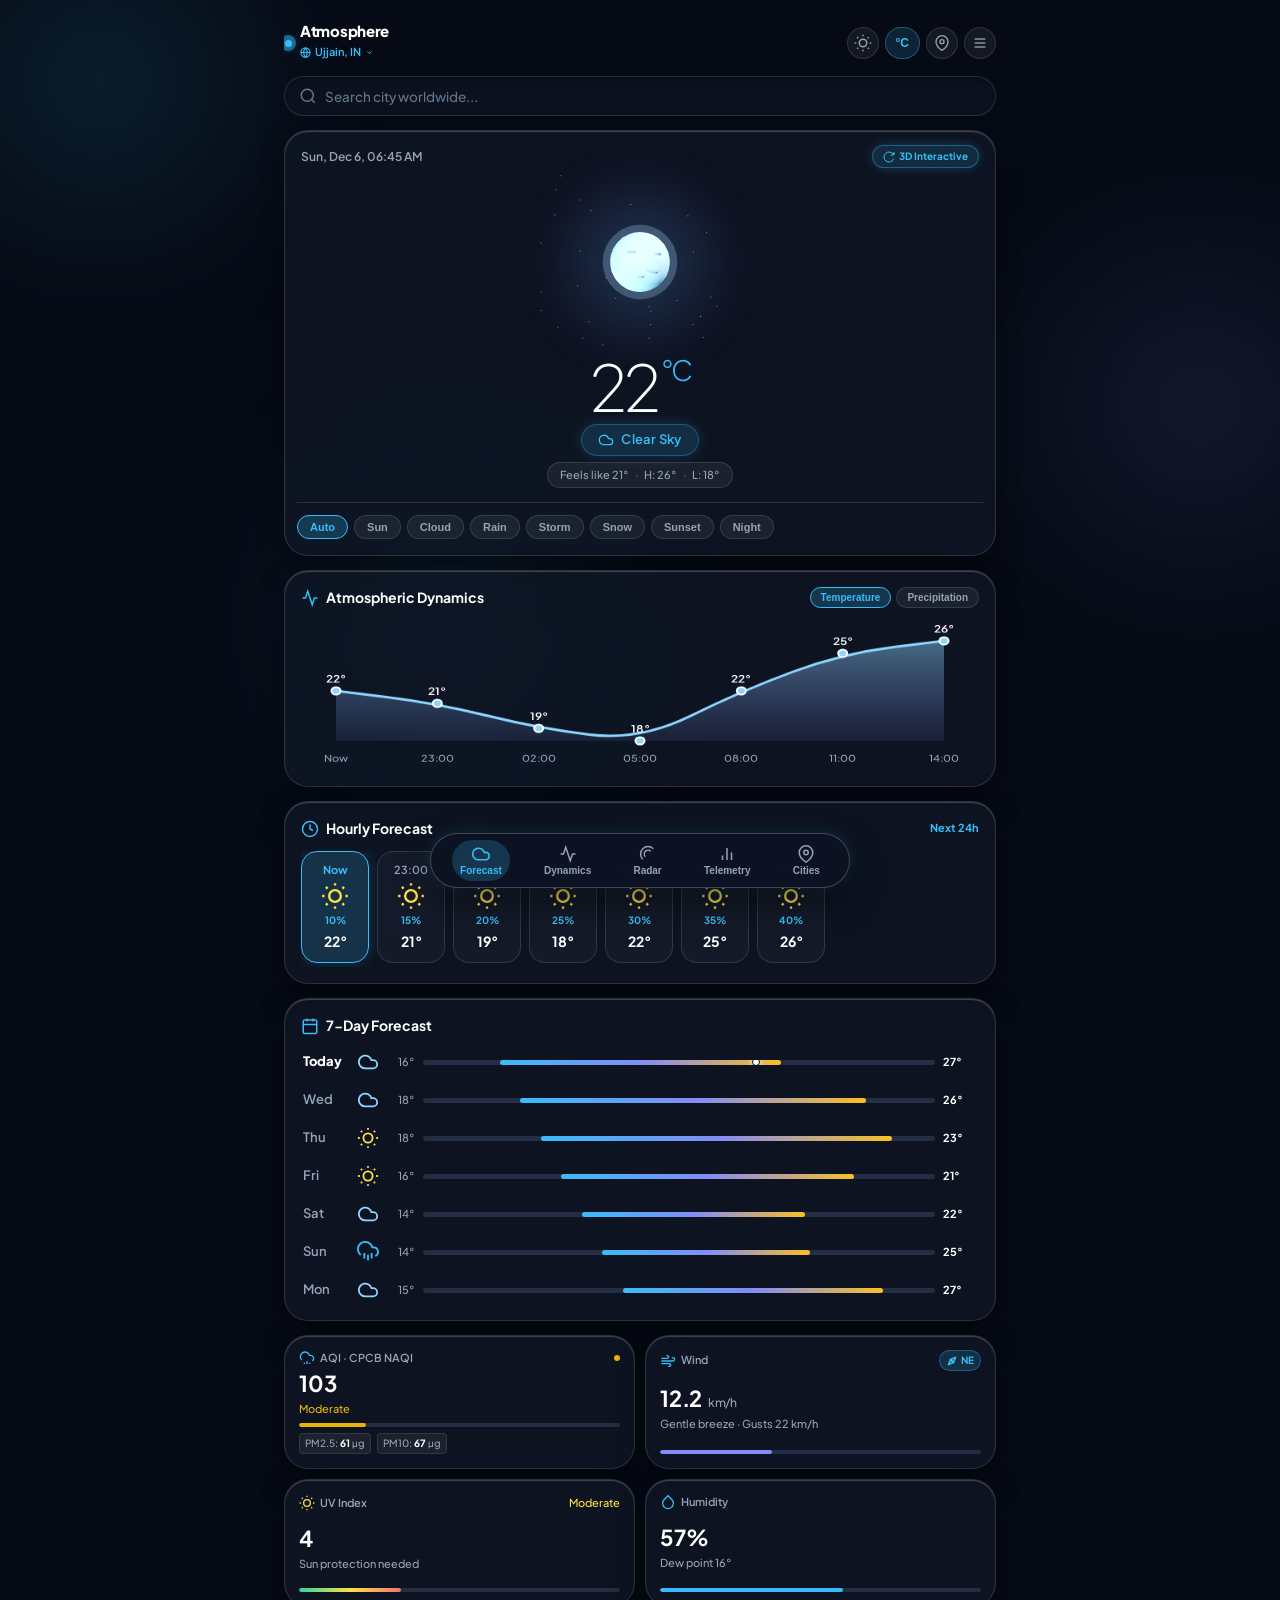
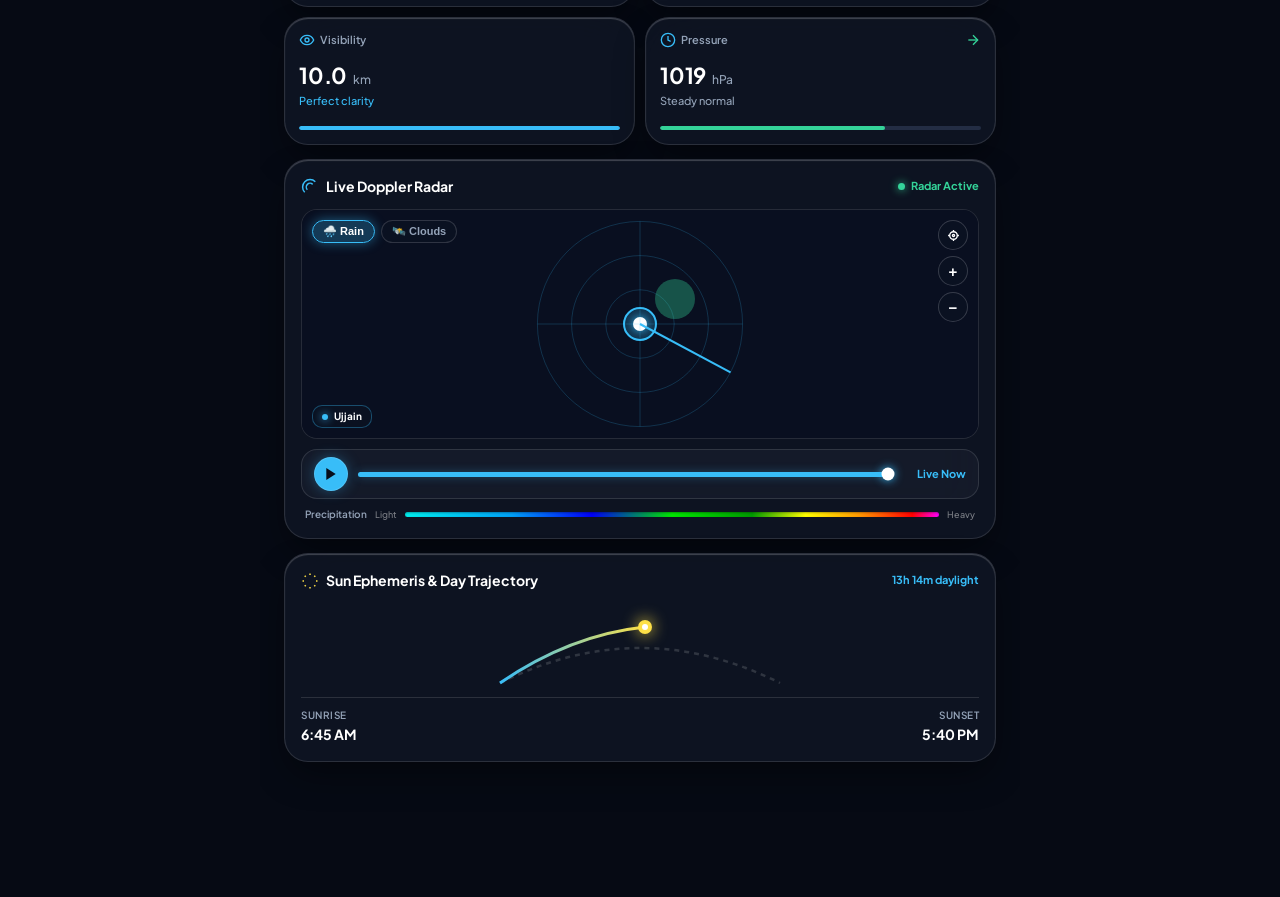
==== commit f7acd0a0: "feat(search): add live city auto-suggestions, popular cities & recent search history (v2.6.0)" ====
--- a/app/src/main/assets/weather3d/index.html
+++ b/app/src/main/assets/weather3d/index.html
@@ -54,11 +54,20 @@
             </div>
         </header>
 
-        <!-- Recessed Global Search Bar -->
-        <div class="search-bar-wrap">
-            <div class="search-bar">
-                <svg width="18" height="18" viewBox="0 0 24 24" fill="none" stroke="currentColor" stroke-width="2"><circle cx="11" cy="11" r="8"/><path d="m21 21-4.3-4.3"/></svg>
-                <input type="text" id="citySearchInput" placeholder="Search city worldwide..." autocomplete="off">
+        <!-- Recessed Global Search Bar & Live City Suggestions -->
+        <div class="search-bar-wrap" id="searchBarWrap">
+            <div class="search-bar" id="searchBarBox">
+                <svg class="search-icon" width="18" height="18" viewBox="0 0 24 24" fill="none" stroke="currentColor" stroke-width="2"><circle cx="11" cy="11" r="8"/><path d="m21 21-4.3-4.3"/></svg>
+                <input type="text" id="citySearchInput" placeholder="Search city worldwide..." autocomplete="off" autocapitalize="words" spellcheck="false">
+                <button class="search-clear-btn hidden" id="searchClearBtn" title="Clear input" aria-label="Clear">
+                    <svg width="14" height="14" viewBox="0 0 24 24" fill="none" stroke="currentColor" stroke-width="2"><line x1="18" y1="6" x2="6" y2="18"/><line x1="6" y1="6" x2="18" y2="18"/></svg>
+                </button>
+                <div class="search-spinner hidden" id="searchSpinner"></div>
+            </div>
+
+            <!-- Auto-suggest Dropdown Panel -->
+            <div class="search-suggestions-dropdown hidden" id="searchSuggestionsDropdown">
+                <!-- Injected via JavaScript -->
             </div>
         </div>
 
--- a/app/src/main/assets/weather3d/css/style.css
+++ b/app/src/main/assets/weather3d/css/style.css
@@ -343,16 +343,18 @@
    Recessed Search Input Field
    ========================================================================== */
 .search-bar-wrap {
+    position: relative;
     margin-bottom: 14px;
     width: 100%;
+    z-index: 990;
 }
 
 .search-bar {
     display: flex;
     align-items: center;
-    padding: 9px 14px;
+    padding: 10px 14px;
     border-radius: var(--radius-pill);
-    background: rgba(13, 19, 34, 0.75);
+    background: rgba(13, 19, 34, 0.85);
     border: 1px solid var(--border-glass);
     box-shadow: inset 0 2px 4px rgba(0, 0, 0, 0.3);
     transition: var(--transition-smooth);
@@ -360,19 +362,25 @@
 }
 
 [data-theme="light"] .search-bar {
-    background: rgba(255, 255, 255, 0.85);
+    background: rgba(255, 255, 255, 0.9);
     box-shadow: inset 0 1px 3px rgba(0, 0, 0, 0.06);
 }
 
-.search-bar:focus-within {
+.search-bar:focus-within,
+.search-bar.active {
     border-color: var(--primary-cyan);
-    box-shadow: 0 0 16px -2px var(--primary-glow);
-}
-
-.search-bar svg {
+    box-shadow: 0 0 18px -2px var(--primary-glow);
+}
+
+.search-bar svg.search-icon {
     color: var(--text-muted);
     flex-shrink: 0;
     margin-right: 8px;
+    transition: var(--transition-fast);
+}
+
+.search-bar:focus-within svg.search-icon {
+    color: var(--primary-cyan);
 }
 
 .search-bar input {
@@ -381,14 +389,275 @@
     border: none;
     outline: none;
     color: var(--text-white);
-    font-size: 13px;
+    font-size: 13.5px;
     font-weight: 500;
     font-family: inherit;
     width: 100%;
+    min-width: 0;
 }
 
 .search-bar input::placeholder {
     color: var(--text-muted);
+}
+
+.search-clear-btn {
+    display: flex;
+    align-items: center;
+    justify-content: center;
+    width: 22px;
+    height: 22px;
+    border-radius: 50%;
+    background: rgba(255, 255, 255, 0.12);
+    border: none;
+    color: var(--text-variant);
+    cursor: pointer;
+    margin-left: 6px;
+    flex-shrink: 0;
+    transition: var(--transition-fast);
+}
+
+.search-clear-btn:hover,
+.search-clear-btn:active {
+    background: rgba(255, 255, 255, 0.25);
+    color: #ffffff;
+    transform: scale(1.08);
+}
+
+.search-spinner {
+    width: 16px;
+    height: 16px;
+    border: 2px solid rgba(255, 255, 255, 0.2);
+    border-top-color: var(--primary-cyan);
+    border-radius: 50%;
+    animation: spin 0.65s linear infinite;
+    margin-left: 8px;
+    flex-shrink: 0;
+}
+
+/* Auto-suggest Dropdown Panel */
+.search-suggestions-dropdown {
+    position: absolute;
+    top: calc(100% + 8px);
+    left: 0;
+    right: 0;
+    background: rgba(10, 16, 32, 0.96);
+    backdrop-filter: blur(28px);
+    -webkit-backdrop-filter: blur(28px);
+    border: 1px solid rgba(56, 189, 248, 0.25);
+    border-radius: 18px;
+    box-shadow: 0 18px 40px rgba(0, 0, 0, 0.7), 0 0 0 1px rgba(255, 255, 255, 0.08);
+    max-height: 380px;
+    overflow-y: auto;
+    overflow-x: hidden;
+    z-index: 1000;
+    padding: 10px;
+    animation: dropdownFade 0.2s cubic-bezier(0.16, 1, 0.3, 1);
+}
+
+[data-theme="light"] .search-suggestions-dropdown {
+    background: rgba(255, 255, 255, 0.97);
+    border-color: rgba(56, 189, 248, 0.35);
+    box-shadow: 0 16px 36px rgba(0, 0, 0, 0.15), 0 0 0 1px rgba(0, 0, 0, 0.05);
+}
+
+@keyframes dropdownFade {
+    from {
+        opacity: 0;
+        transform: translateY(-8px) scale(0.98);
+    }
+    to {
+        opacity: 1;
+        transform: translateY(0) scale(1);
+    }
+}
+
+.suggestions-section-header {
+    display: flex;
+    align-items: center;
+    justify-content: space-between;
+    font-size: 11px;
+    font-weight: 700;
+    text-transform: uppercase;
+    letter-spacing: 0.06em;
+    color: var(--primary-cyan);
+    padding: 6px 8px 4px 8px;
+}
+
+.suggestions-section-header.recent {
+    color: #a78bfa;
+}
+
+.btn-clear-recent {
+    font-size: 10px;
+    font-weight: 600;
+    color: var(--text-muted);
+    background: none;
+    border: none;
+    cursor: pointer;
+    text-decoration: underline;
+    text-transform: none;
+    letter-spacing: normal;
+    padding: 2px 4px;
+}
+
+.btn-clear-recent:hover {
+    color: var(--primary-cyan);
+}
+
+.popular-chips-wrap {
+    display: flex;
+    flex-wrap: wrap;
+    gap: 6px;
+    padding: 4px 4px 10px 4px;
+}
+
+.popular-chip {
+    display: inline-flex;
+    align-items: center;
+    gap: 6px;
+    padding: 6px 11px;
+    border-radius: 20px;
+    background: rgba(255, 255, 255, 0.06);
+    border: 1px solid rgba(255, 255, 255, 0.09);
+    color: var(--text-white);
+    font-size: 12px;
+    font-weight: 500;
+    cursor: pointer;
+    transition: all 0.18s ease;
+    user-select: none;
+}
+
+[data-theme="light"] .popular-chip {
+    background: rgba(0, 0, 0, 0.04);
+    border-color: rgba(0, 0, 0, 0.08);
+    color: #1e293b;
+}
+
+.popular-chip:hover,
+.popular-chip:active {
+    background: rgba(56, 189, 248, 0.16);
+    border-color: rgba(56, 189, 248, 0.45);
+    color: var(--primary-cyan);
+    transform: translateY(-1px);
+}
+
+.popular-chip .chip-flag {
+    font-size: 14px;
+}
+
+.suggestions-list {
+    display: flex;
+    flex-direction: column;
+    gap: 4px;
+    list-style: none;
+    padding: 0;
+    margin: 0;
+}
+
+.suggestion-item {
+    display: flex;
+    align-items: center;
+    gap: 10px;
+    padding: 9px 12px;
+    border-radius: 12px;
+    cursor: pointer;
+    transition: all 0.15s ease;
+    border: 1px solid transparent;
+    user-select: none;
+}
+
+.suggestion-item:hover,
+.suggestion-item.active {
+    background: rgba(56, 189, 248, 0.14);
+    border-color: rgba(56, 189, 248, 0.35);
+    transform: translateX(3px);
+}
+
+[data-theme="light"] .suggestion-item:hover,
+[data-theme="light"] .suggestion-item.active {
+    background: rgba(14, 165, 233, 0.1);
+    border-color: rgba(14, 165, 233, 0.3);
+}
+
+.suggestion-flag {
+    font-size: 19px;
+    line-height: 1;
+    flex-shrink: 0;
+}
+
+.suggestion-info {
+    flex: 1;
+    min-width: 0;
+}
+
+.suggestion-title {
+    font-size: 13.5px;
+    font-weight: 600;
+    color: var(--text-white);
+    white-space: nowrap;
+    overflow: hidden;
+    text-overflow: ellipsis;
+}
+
+[data-theme="light"] .suggestion-title {
+    color: #0f172a;
+}
+
+.suggestion-title mark {
+    background: transparent;
+    color: var(--primary-cyan);
+    font-weight: 700;
+}
+
+.suggestion-sub {
+    font-size: 11px;
+    color: var(--text-variant);
+    white-space: nowrap;
+    overflow: hidden;
+    text-overflow: ellipsis;
+    margin-top: 1px;
+}
+
+.suggestion-badge {
+    font-size: 10px;
+    font-weight: 600;
+    padding: 2px 7px;
+    border-radius: 10px;
+    background: rgba(255, 255, 255, 0.08);
+    color: var(--text-variant);
+    flex-shrink: 0;
+}
+
+[data-theme="light"] .suggestion-badge {
+    background: rgba(0, 0, 0, 0.06);
+    color: #64748b;
+}
+
+.suggestion-action-icon {
+    color: var(--text-muted);
+    font-size: 14px;
+    opacity: 0.6;
+    flex-shrink: 0;
+}
+
+.suggestion-item:hover .suggestion-action-icon,
+.suggestion-item.active .suggestion-action-icon {
+    color: var(--primary-cyan);
+    opacity: 1;
+}
+
+.suggestions-empty {
+    padding: 20px 14px;
+    text-align: center;
+    color: var(--text-variant);
+    font-size: 12.5px;
+    line-height: 1.6;
+}
+
+.suggestions-empty-icon {
+    font-size: 26px;
+    margin-bottom: 6px;
+    opacity: 0.8;
 }
 
 /* Weather Advisory Banner */
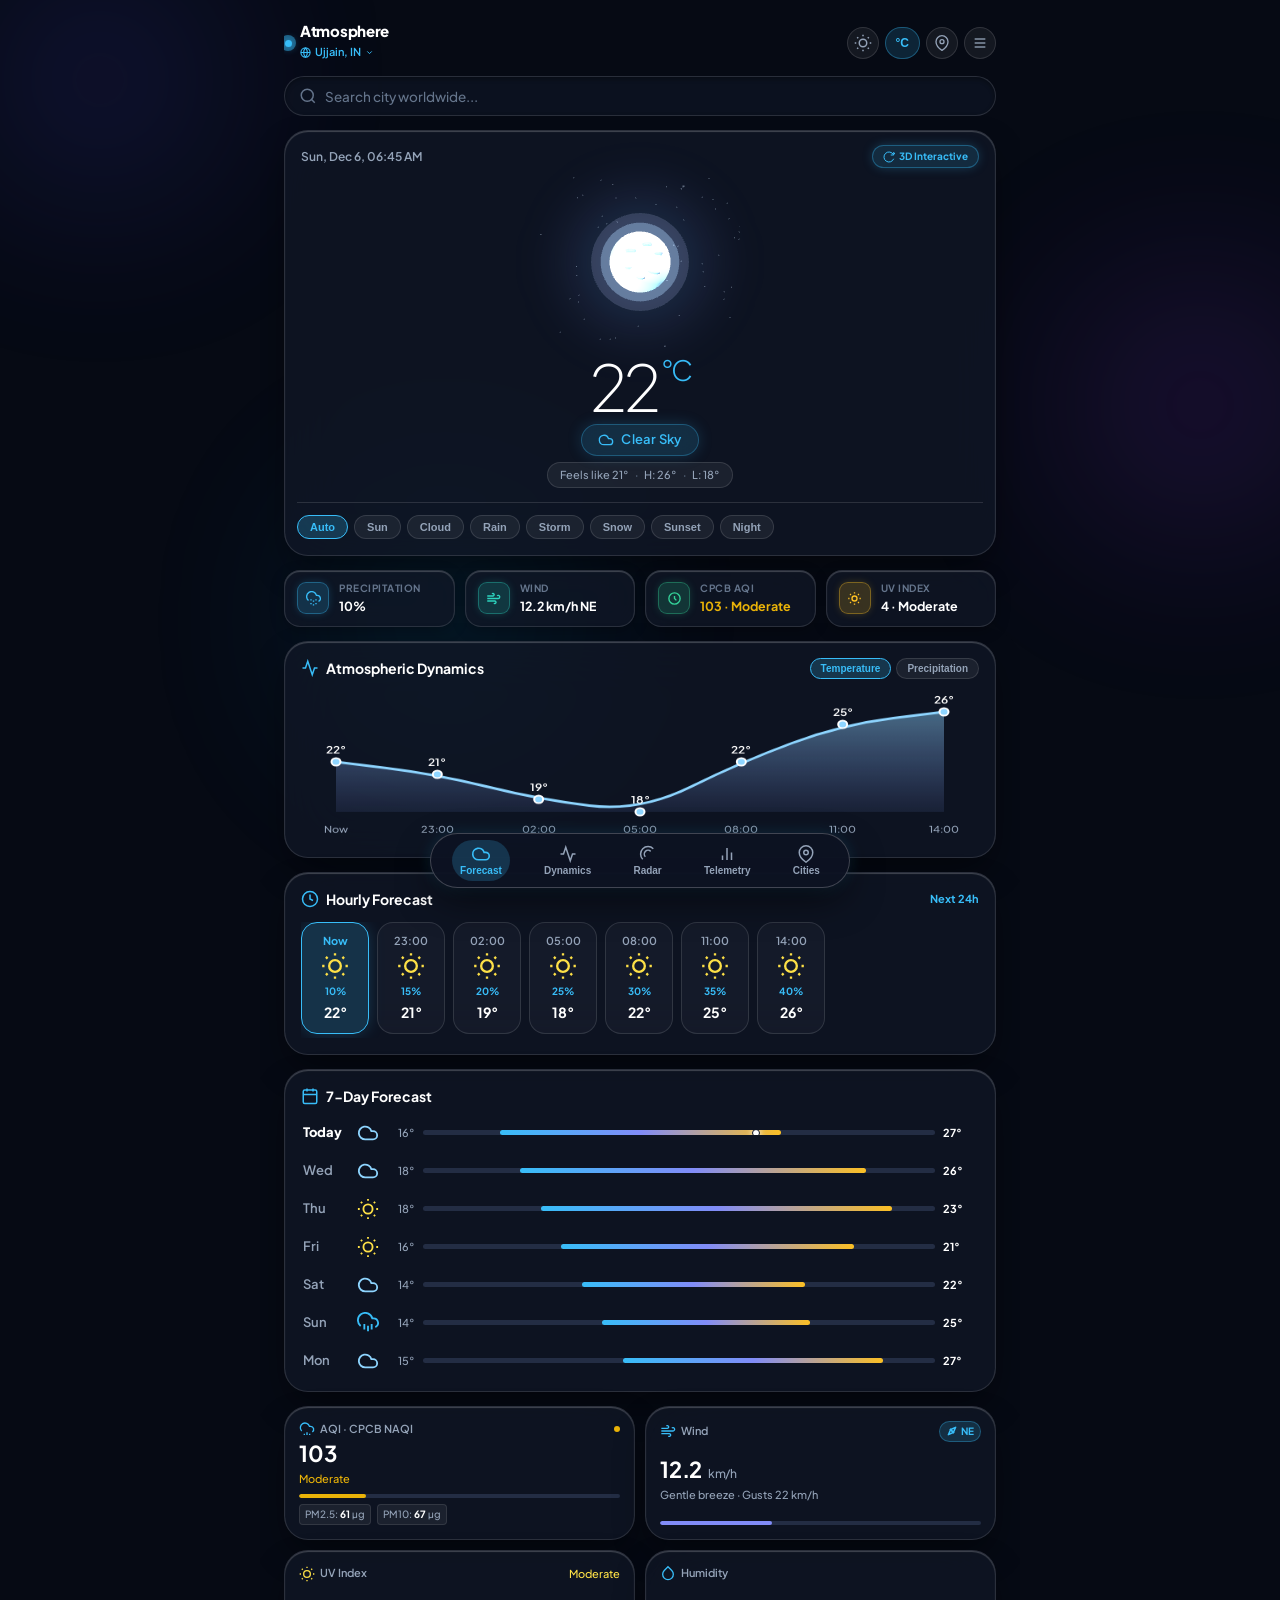
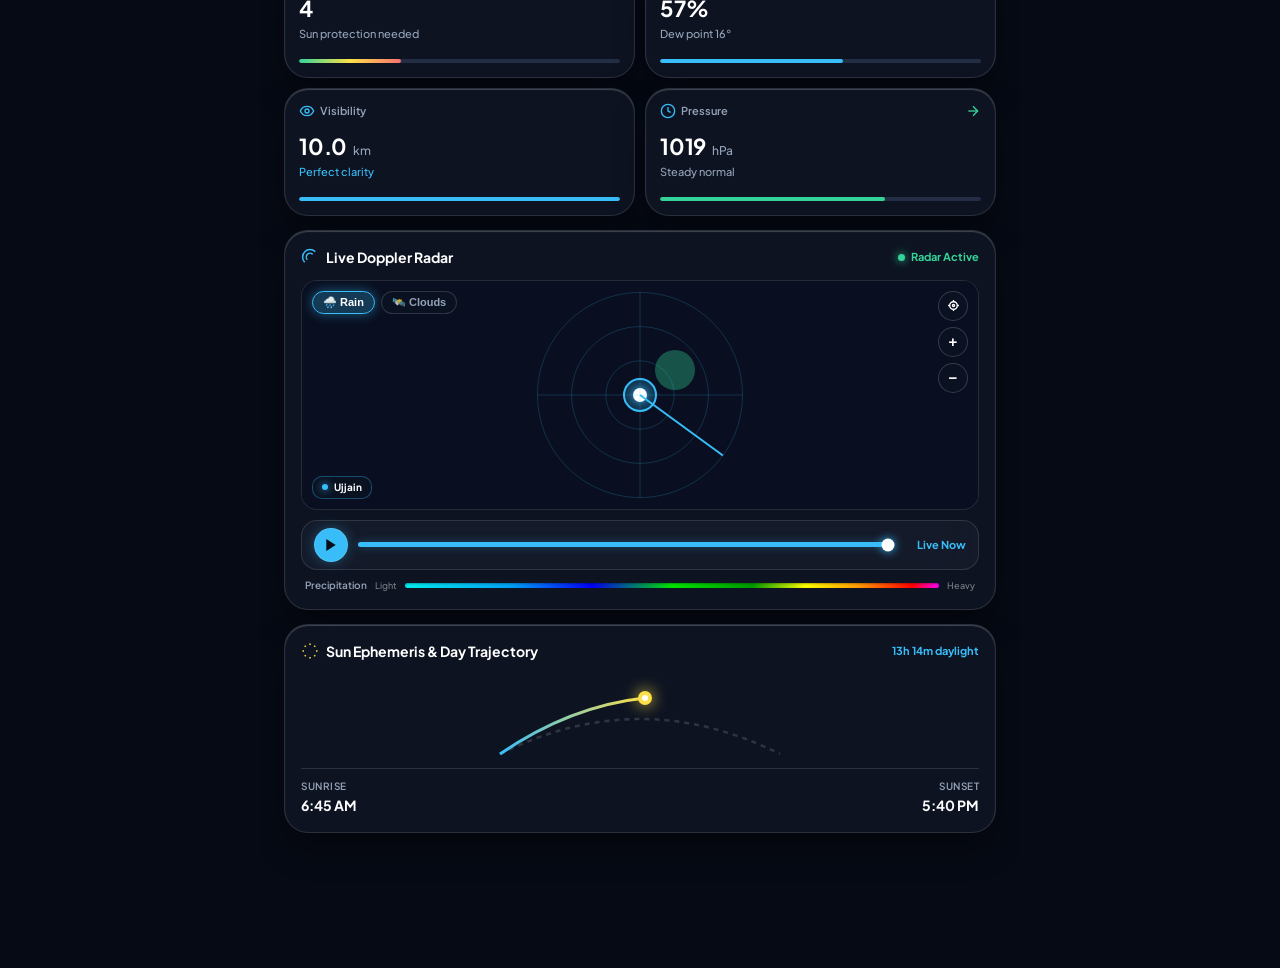
==== commit 170532fa: "feat(redesign): colorful modern UI, advanced 3D weather animation & quick highlights bento (v2.7.0)" ====
--- a/app/src/main/assets/weather3d/index.html
+++ b/app/src/main/assets/weather3d/index.html
@@ -130,6 +130,46 @@
                         <button class="scene-btn" data-condition="snow" data-day="true">Snow</button>
                         <button class="scene-btn" data-condition="sunset" data-day="true" data-sunset="true">Sunset</button>
                         <button class="scene-btn" data-condition="clear" data-day="false">Night</button>
+                    </div>
+                </div>
+            </div>
+
+            <!-- Quick Highlights Bento Strip (At-a-Glance Telemetry) -->
+            <div class="highlights-strip" id="quickHighlightsStrip">
+                <div class="highlight-chip" id="hlRainChip" title="Precipitation Probability">
+                    <div class="highlight-chip-icon rain-icon">
+                        <svg width="15" height="15" viewBox="0 0 24 24" fill="none" stroke="currentColor" stroke-width="2.2"><path d="M20 16.58A5 5 0 0 0 18 7h-1.26A8 8 0 1 0 4 15.25"/><path d="M8 19v2M8 13v2M16 19v2M16 13v2M12 21v2M12 15v2"/></svg>
+                    </div>
+                    <div class="highlight-chip-content">
+                        <span class="highlight-chip-label">Precipitation</span>
+                        <span class="highlight-chip-val" id="tvHlRain">10%</span>
+                    </div>
+                </div>
+                <div class="highlight-chip" id="hlWindChip" title="Wind Velocity & Direction">
+                    <div class="highlight-chip-icon wind-icon">
+                        <svg width="15" height="15" viewBox="0 0 24 24" fill="none" stroke="currentColor" stroke-width="2.2"><path d="M17.7 7.7a2.5 2.5 0 1 1 1.8 4.3H2"/><path d="M9.6 4.6A2 2 0 1 1 11 8H2"/><path d="M12.6 19.4A2 2 0 1 0 14 16H2"/></svg>
+                    </div>
+                    <div class="highlight-chip-content">
+                        <span class="highlight-chip-label">Wind</span>
+                        <span class="highlight-chip-val" id="tvHlWind">14 km/h NW</span>
+                    </div>
+                </div>
+                <div class="highlight-chip" id="hlAqiChip" title="India Official CPCB Air Quality Index">
+                    <div class="highlight-chip-icon aqi-icon">
+                        <svg width="15" height="15" viewBox="0 0 24 24" fill="none" stroke="currentColor" stroke-width="2.2"><circle cx="12" cy="12" r="9"/><path d="M12 8v4l3 3"/></svg>
+                    </div>
+                    <div class="highlight-chip-content">
+                        <span class="highlight-chip-label">CPCB AQI</span>
+                        <span class="highlight-chip-val" id="tvHlAqi">45 · Good</span>
+                    </div>
+                </div>
+                <div class="highlight-chip" id="hlUvChip" title="Ultraviolet Solar Radiation Index">
+                    <div class="highlight-chip-icon uv-icon">
+                        <svg width="15" height="15" viewBox="0 0 24 24" fill="none" stroke="currentColor" stroke-width="2.2"><circle cx="12" cy="12" r="4"/><path d="M12 2v2M12 20v2M4.93 4.93l1.41 1.41M17.66 17.66l1.41 1.41M2 12h2M20 12h2M6.34 17.66l-1.41 1.41M19.07 4.93l-1.41 1.41"/></svg>
+                    </div>
+                    <div class="highlight-chip-content">
+                        <span class="highlight-chip-label">UV Index</span>
+                        <span class="highlight-chip-val" id="tvHlUv">3 · Mod</span>
                     </div>
                 </div>
             </div>
@@ -465,7 +505,7 @@
 
         <div class="system-info-row">
             <span class="system-info-label">Application</span>
-            <span class="system-info-val">Atmosphere 3D v2.2</span>
+            <span class="system-info-val">Atmosphere 3D v2.7.0</span>
         </div>
         <div class="system-info-row">
             <span class="system-info-label">Renderer</span>
--- a/app/src/main/assets/weather3d/css/style.css
+++ b/app/src/main/assets/weather3d/css/style.css
@@ -137,15 +137,79 @@
 }
 
 .aurora-bg.sunset-theme .sphere-1 {
-    background: radial-gradient(circle, rgba(249, 115, 22, 0.7) 0%, transparent 70%);
-}
-
+    background: radial-gradient(circle, rgba(249, 115, 22, 0.75) 0%, transparent 70%);
+}
 .aurora-bg.sunset-theme .sphere-2 {
-    background: radial-gradient(circle, rgba(244, 63, 94, 0.65) 0%, transparent 70%);
-}
-
+    background: radial-gradient(circle, rgba(244, 63, 94, 0.7) 0%, transparent 70%);
+}
 .aurora-bg.sunset-theme .sphere-3 {
-    background: radial-gradient(circle, rgba(168, 85, 247, 0.5) 0%, transparent 70%);
+    background: radial-gradient(circle, rgba(168, 85, 247, 0.55) 0%, transparent 70%);
+}
+
+/* Sunny Golden Hour Atmosphere */
+.aurora-bg.sunny-theme .sphere-1 {
+    background: radial-gradient(circle, rgba(251, 191, 36, 0.75) 0%, transparent 70%);
+}
+.aurora-bg.sunny-theme .sphere-2 {
+    background: radial-gradient(circle, rgba(56, 189, 248, 0.6) 0%, transparent 70%);
+}
+.aurora-bg.sunny-theme .sphere-3 {
+    background: radial-gradient(circle, rgba(245, 158, 11, 0.5) 0%, transparent 70%);
+}
+
+/* Rainy Maritime Cyan Atmosphere */
+.aurora-bg.rain-theme .sphere-1 {
+    background: radial-gradient(circle, rgba(14, 165, 233, 0.75) 0%, transparent 70%);
+}
+.aurora-bg.rain-theme .sphere-2 {
+    background: radial-gradient(circle, rgba(59, 130, 246, 0.65) 0%, transparent 70%);
+}
+.aurora-bg.rain-theme .sphere-3 {
+    background: radial-gradient(circle, rgba(99, 102, 241, 0.5) 0%, transparent 70%);
+}
+
+/* Thunderstorm Electric Violet Atmosphere */
+.aurora-bg.storm-theme .sphere-1 {
+    background: radial-gradient(circle, rgba(139, 92, 246, 0.8) 0%, transparent 70%);
+}
+.aurora-bg.storm-theme .sphere-2 {
+    background: radial-gradient(circle, rgba(99, 102, 241, 0.7) 0%, transparent 70%);
+}
+.aurora-bg.storm-theme .sphere-3 {
+    background: radial-gradient(circle, rgba(56, 189, 248, 0.6) 0%, transparent 70%);
+}
+
+/* Snowy Ice Frost Atmosphere */
+.aurora-bg.snow-theme .sphere-1 {
+    background: radial-gradient(circle, rgba(186, 230, 253, 0.75) 0%, transparent 70%);
+}
+.aurora-bg.snow-theme .sphere-2 {
+    background: radial-gradient(circle, rgba(165, 180, 252, 0.6) 0%, transparent 70%);
+}
+.aurora-bg.snow-theme .sphere-3 {
+    background: radial-gradient(circle, rgba(224, 242, 254, 0.5) 0%, transparent 70%);
+}
+
+/* Night Cosmic Stellar Atmosphere */
+.aurora-bg.night-theme .sphere-1 {
+    background: radial-gradient(circle, rgba(79, 70, 229, 0.75) 0%, transparent 70%);
+}
+.aurora-bg.night-theme .sphere-2 {
+    background: radial-gradient(circle, rgba(147, 51, 234, 0.65) 0%, transparent 70%);
+}
+.aurora-bg.night-theme .sphere-3 {
+    background: radial-gradient(circle, rgba(14, 165, 233, 0.45) 0%, transparent 70%);
+}
+
+/* Cloudy Slate Atmosphere */
+.aurora-bg.cloudy-theme .sphere-1 {
+    background: radial-gradient(circle, rgba(100, 116, 139, 0.7) 0%, transparent 70%);
+}
+.aurora-bg.cloudy-theme .sphere-2 {
+    background: radial-gradient(circle, rgba(56, 189, 248, 0.5) 0%, transparent 70%);
+}
+.aurora-bg.cloudy-theme .sphere-3 {
+    background: radial-gradient(circle, rgba(148, 163, 184, 0.4) 0%, transparent 70%);
 }
 
 @keyframes drift-1 {
@@ -892,6 +956,114 @@
 }
 
 /* ==========================================================================
+   Quick Highlights Bento Strip (Glanceable Key Telemetry)
+   ========================================================================== */
+.highlights-strip {
+    display: grid;
+    grid-template-columns: repeat(2, 1fr);
+    gap: 10px;
+    width: 100%;
+}
+
+@media (min-width: 480px) {
+    .highlights-strip {
+        grid-template-columns: repeat(4, 1fr);
+    }
+}
+
+.highlight-chip {
+    background: rgba(17, 24, 40, 0.72);
+    backdrop-filter: blur(24px);
+    -webkit-backdrop-filter: blur(24px);
+    border: 1px solid var(--border-glass);
+    border-radius: var(--radius-md);
+    padding: 10px 12px;
+    display: flex;
+    align-items: center;
+    gap: 10px;
+    transition: transform 0.2s cubic-bezier(0.16, 1, 0.3, 1), border-color 0.2s ease, box-shadow 0.2s ease;
+    cursor: default;
+    box-shadow: 0 4px 16px -2px rgba(0, 0, 0, 0.3), inset 0 1px 1px 0 var(--border-glass-specular);
+}
+
+.highlight-chip:hover, .highlight-chip:active {
+    transform: translateY(-2px);
+    border-color: rgba(56, 189, 248, 0.45);
+    box-shadow: 0 8px 24px -4px rgba(56, 189, 248, 0.25);
+}
+
+[data-theme="light"] .highlight-chip {
+    background: rgba(255, 255, 255, 0.85);
+    box-shadow: 0 4px 14px -2px rgba(0, 0, 0, 0.06);
+}
+
+.highlight-chip-icon {
+    width: 32px;
+    height: 32px;
+    border-radius: 9px;
+    display: flex;
+    align-items: center;
+    justify-content: center;
+    flex-shrink: 0;
+}
+
+.highlight-chip-icon.rain-icon {
+    background: rgba(56, 189, 248, 0.18);
+    color: #38bdf8;
+    border: 1px solid rgba(56, 189, 248, 0.35);
+    box-shadow: 0 0 10px -2px rgba(56, 189, 248, 0.3);
+}
+
+.highlight-chip-icon.wind-icon {
+    background: rgba(45, 212, 191, 0.18);
+    color: #2dd4bf;
+    border: 1px solid rgba(45, 212, 191, 0.35);
+    box-shadow: 0 0 10px -2px rgba(45, 212, 191, 0.3);
+}
+
+.highlight-chip-icon.aqi-icon {
+    background: rgba(52, 211, 153, 0.18);
+    color: #34d399;
+    border: 1px solid rgba(52, 211, 153, 0.35);
+    box-shadow: 0 0 10px -2px rgba(52, 211, 153, 0.3);
+}
+
+.highlight-chip-icon.uv-icon {
+    background: rgba(251, 191, 36, 0.18);
+    color: #fbbf24;
+    border: 1px solid rgba(251, 191, 36, 0.35);
+    box-shadow: 0 0 10px -2px rgba(251, 191, 36, 0.3);
+}
+
+.highlight-chip-content {
+    display: flex;
+    flex-direction: column;
+    min-width: 0;
+}
+
+.highlight-chip-label {
+    font-size: 10px;
+    font-weight: 700;
+    text-transform: uppercase;
+    letter-spacing: 0.05em;
+    color: var(--text-muted);
+}
+
+.highlight-chip-val {
+    font-size: 12.5px;
+    font-weight: 700;
+    color: var(--text-white);
+    white-space: nowrap;
+    overflow: hidden;
+    text-overflow: ellipsis;
+    margin-top: 1px;
+}
+
+[data-theme="light"] .highlight-chip-val {
+    color: #0f172a;
+}
+
+/* ==========================================================================
    2. Interactive 24-Hour Temperature Curve Chart
    ========================================================================== */
 .chart-card {
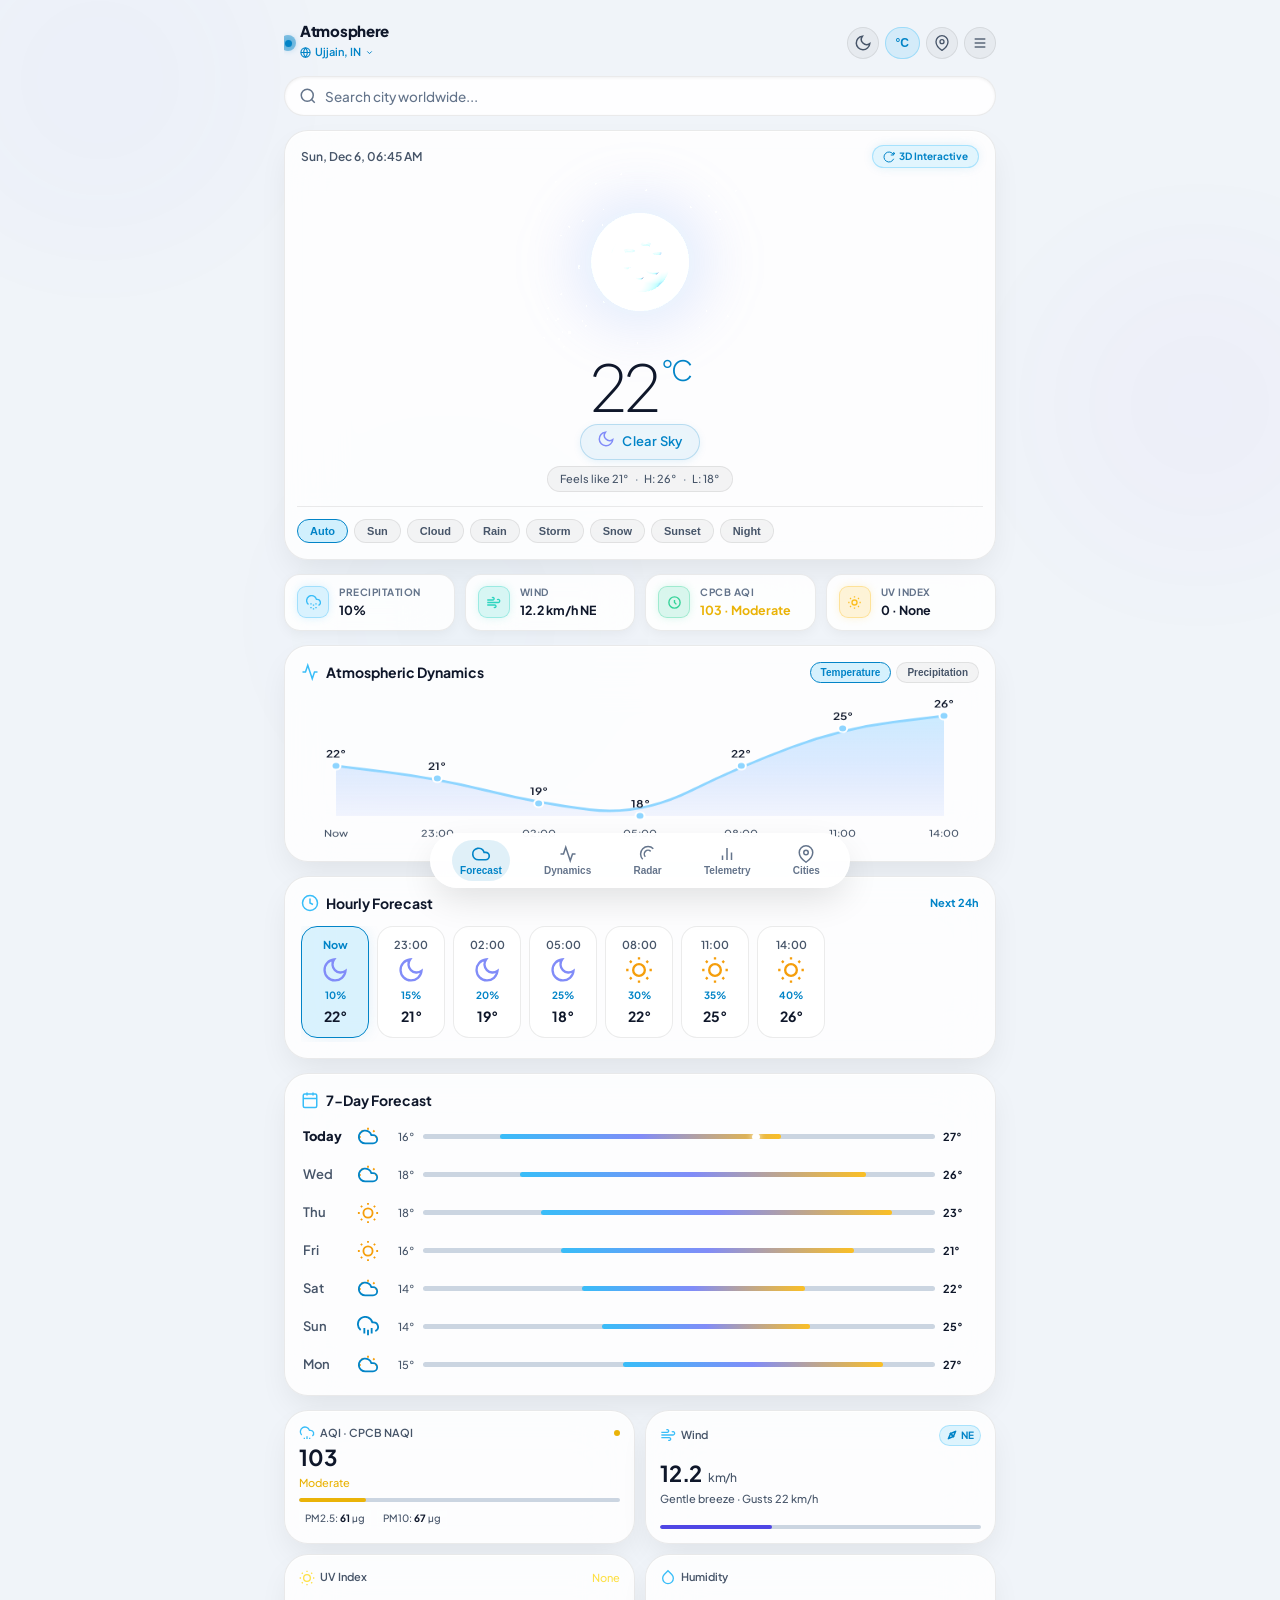
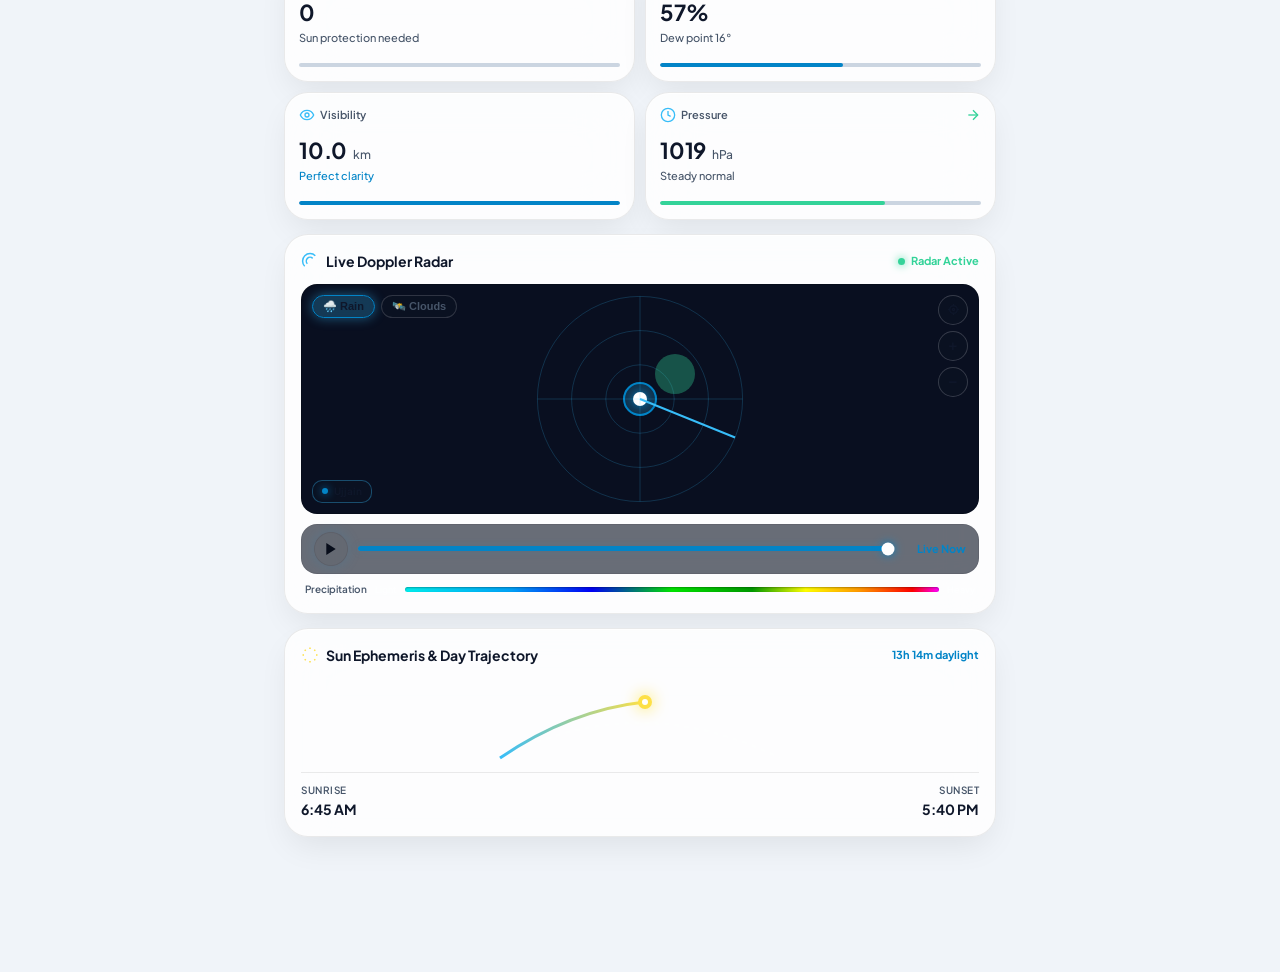
==== commit 5a1a039e: "feat: smart Sun/Moon system, timezone engine, and beautiful light theme primary (v2.8.0) - Smart Sun" ====
--- a/app/src/main/assets/weather3d/index.html
+++ b/app/src/main/assets/weather3d/index.html
@@ -1,5 +1,5 @@
 <!DOCTYPE html>
-<html lang="en">
+<html lang="en" data-theme="light">
 <head>
     <meta charset="UTF-8">
     <meta name="viewport" content="width=device-width, initial-scale=1.0, maximum-scale=1.0, user-scalable=no">
@@ -110,7 +110,7 @@
                     </div>
                     
                     <div class="weather-condition-pill">
-                        <svg width="16" height="16" viewBox="0 0 24 24" fill="none" stroke="currentColor" stroke-width="2"><path d="M17.5 19H9a7 7 0 1 1 6.71-9h1.79a4.5 4.5 0 1 1 0 9Z"/></svg>
+                        <span id="tvConditionIcon"><svg width="16" height="16" viewBox="0 0 24 24" fill="none" stroke="currentColor" stroke-width="2"><circle cx="12" cy="12" r="5"/><path d="M12 1v2M12 21v2M4.22 4.22l1.42 1.42M18.36 18.36l1.42 1.42M1 12h2M21 12h2M4.22 19.78l1.42-1.42M18.36 5.64l1.42-1.42"/></svg></span>
                         <span id="tvConditionText">Partly Cloudy</span>
                     </div>
 
@@ -122,7 +122,7 @@
                 <!-- Sleek 3D Environment Preset Switcher Strip -->
                 <div class="scene-presets-strip">
                     <div class="scene-controls-toolbar">
-                        <button class="scene-btn active" data-condition="partly_cloudy" data-day="true">Auto</button>
+                        <button class="scene-btn active" data-condition="auto">Auto</button>
                         <button class="scene-btn" data-condition="clear" data-day="true">Sun</button>
                         <button class="scene-btn" data-condition="cloudy" data-day="true">Cloud</button>
                         <button class="scene-btn" data-condition="rain" data-day="true">Rain</button>
--- a/app/src/main/assets/weather3d/css/style.css
+++ b/app/src/main/assets/weather3d/css/style.css
@@ -39,10 +39,10 @@
     --transition-smooth: all 0.25s cubic-bezier(0.16, 1, 0.3, 1);
 }
 
-/* Light Theme Variables */
+/* Light Theme Variables (Primary Visual Experience) */
 [data-theme="light"] {
-    --surface-lowest: #f1f5f9;
-    --surface: #f8fafc;
+    --surface-lowest: #f0f4f9;
+    --surface: #ffffff;
     --surface-container: #ffffff;
     --surface-high: #e2e8f0;
     --surface-highest: #cbd5e1;
@@ -50,16 +50,16 @@
     --primary-cyan: #0284c7;
     --primary-light: #0369a1;
     --primary-container: #e0f2fe;
-    --primary-glow: rgba(2, 132, 199, 0.2);
+    --primary-glow: rgba(2, 132, 199, 0.18);
 
     --secondary-indigo: #4f46e5;
-    --secondary-glow: rgba(79, 70, 229, 0.15);
+    --secondary-glow: rgba(79, 70, 229, 0.12);
 
     --text-white: #0f172a;
     --text-variant: #475569;
-    --text-muted: #94a3b8;
+    --text-muted: #64748b;
     --border-glass: rgba(0, 0, 0, 0.08);
-    --border-glass-specular: rgba(0, 0, 0, 0.14);
+    --border-glass-specular: rgba(255, 255, 255, 0.95);
 }
 
 /* Base Document Reset */
@@ -210,6 +210,56 @@
 }
 .aurora-bg.cloudy-theme .sphere-3 {
     background: radial-gradient(circle, rgba(148, 163, 184, 0.4) 0%, transparent 70%);
+}
+
+/* Light Theme Soft Atmospheric Aurora */
+[data-theme="light"] .aurora-bg {
+    opacity: 0.85;
+}
+
+[data-theme="light"] .aurora-sphere {
+    opacity: 0.35;
+    filter: blur(120px);
+}
+
+[data-theme="light"] .aurora-bg.sunny-theme .sphere-1 {
+    background: radial-gradient(circle, rgba(251, 191, 36, 0.45) 0%, transparent 70%);
+}
+[data-theme="light"] .aurora-bg.sunny-theme .sphere-2 {
+    background: radial-gradient(circle, rgba(56, 189, 248, 0.35) 0%, transparent 70%);
+}
+[data-theme="light"] .aurora-bg.sunny-theme .sphere-3 {
+    background: radial-gradient(circle, rgba(245, 158, 11, 0.25) 0%, transparent 70%);
+}
+
+[data-theme="light"] .aurora-bg.night-theme .sphere-1 {
+    background: radial-gradient(circle, rgba(99, 102, 241, 0.35) 0%, transparent 70%);
+}
+[data-theme="light"] .aurora-bg.night-theme .sphere-2 {
+    background: radial-gradient(circle, rgba(147, 51, 234, 0.28) 0%, transparent 70%);
+}
+[data-theme="light"] .aurora-bg.night-theme .sphere-3 {
+    background: radial-gradient(circle, rgba(14, 165, 233, 0.2) 0%, transparent 70%);
+}
+
+[data-theme="light"] .aurora-bg.rain-theme .sphere-1 {
+    background: radial-gradient(circle, rgba(14, 165, 233, 0.4) 0%, transparent 70%);
+}
+[data-theme="light"] .aurora-bg.rain-theme .sphere-2 {
+    background: radial-gradient(circle, rgba(59, 130, 246, 0.3) 0%, transparent 70%);
+}
+[data-theme="light"] .aurora-bg.rain-theme .sphere-3 {
+    background: radial-gradient(circle, rgba(99, 102, 241, 0.2) 0%, transparent 70%);
+}
+
+[data-theme="light"] .aurora-bg.sunset-theme .sphere-1 {
+    background: radial-gradient(circle, rgba(249, 115, 22, 0.45) 0%, transparent 70%);
+}
+[data-theme="light"] .aurora-bg.sunset-theme .sphere-2 {
+    background: radial-gradient(circle, rgba(244, 63, 94, 0.35) 0%, transparent 70%);
+}
+[data-theme="light"] .aurora-bg.sunset-theme .sphere-3 {
+    background: radial-gradient(circle, rgba(168, 85, 247, 0.25) 0%, transparent 70%);
 }
 
 @keyframes drift-1 {
@@ -887,6 +937,21 @@
     box-shadow: 0 0 16px -2px rgba(56, 189, 248, 0.25);
 }
 
+[data-theme="light"] .temperature-display {
+    color: #0f172a;
+}
+
+[data-theme="light"] .temp-unit-symbol {
+    color: #0284c7;
+}
+
+[data-theme="light"] .weather-condition-pill {
+    background: rgba(2, 132, 199, 0.08);
+    border-color: rgba(2, 132, 199, 0.22);
+    color: #0284c7;
+    box-shadow: 0 2px 10px -2px rgba(2, 132, 199, 0.15);
+}
+
 .high-low-capsule {
     margin-top: 6px;
     padding: 4px 12px;
@@ -1845,6 +1910,19 @@
     transform: scale(1.1);
 }
 
+[data-theme="light"] .dock-btn {
+    color: #64748b;
+}
+
+[data-theme="light"] .dock-btn:hover {
+    color: #0284c7;
+}
+
+[data-theme="light"] .dock-btn.active {
+    background: rgba(2, 132, 199, 0.12);
+    color: #0284c7;
+}
+
 /* ==========================================================================
    Modals, Drawers & Saved Locations
    ========================================================================== */
